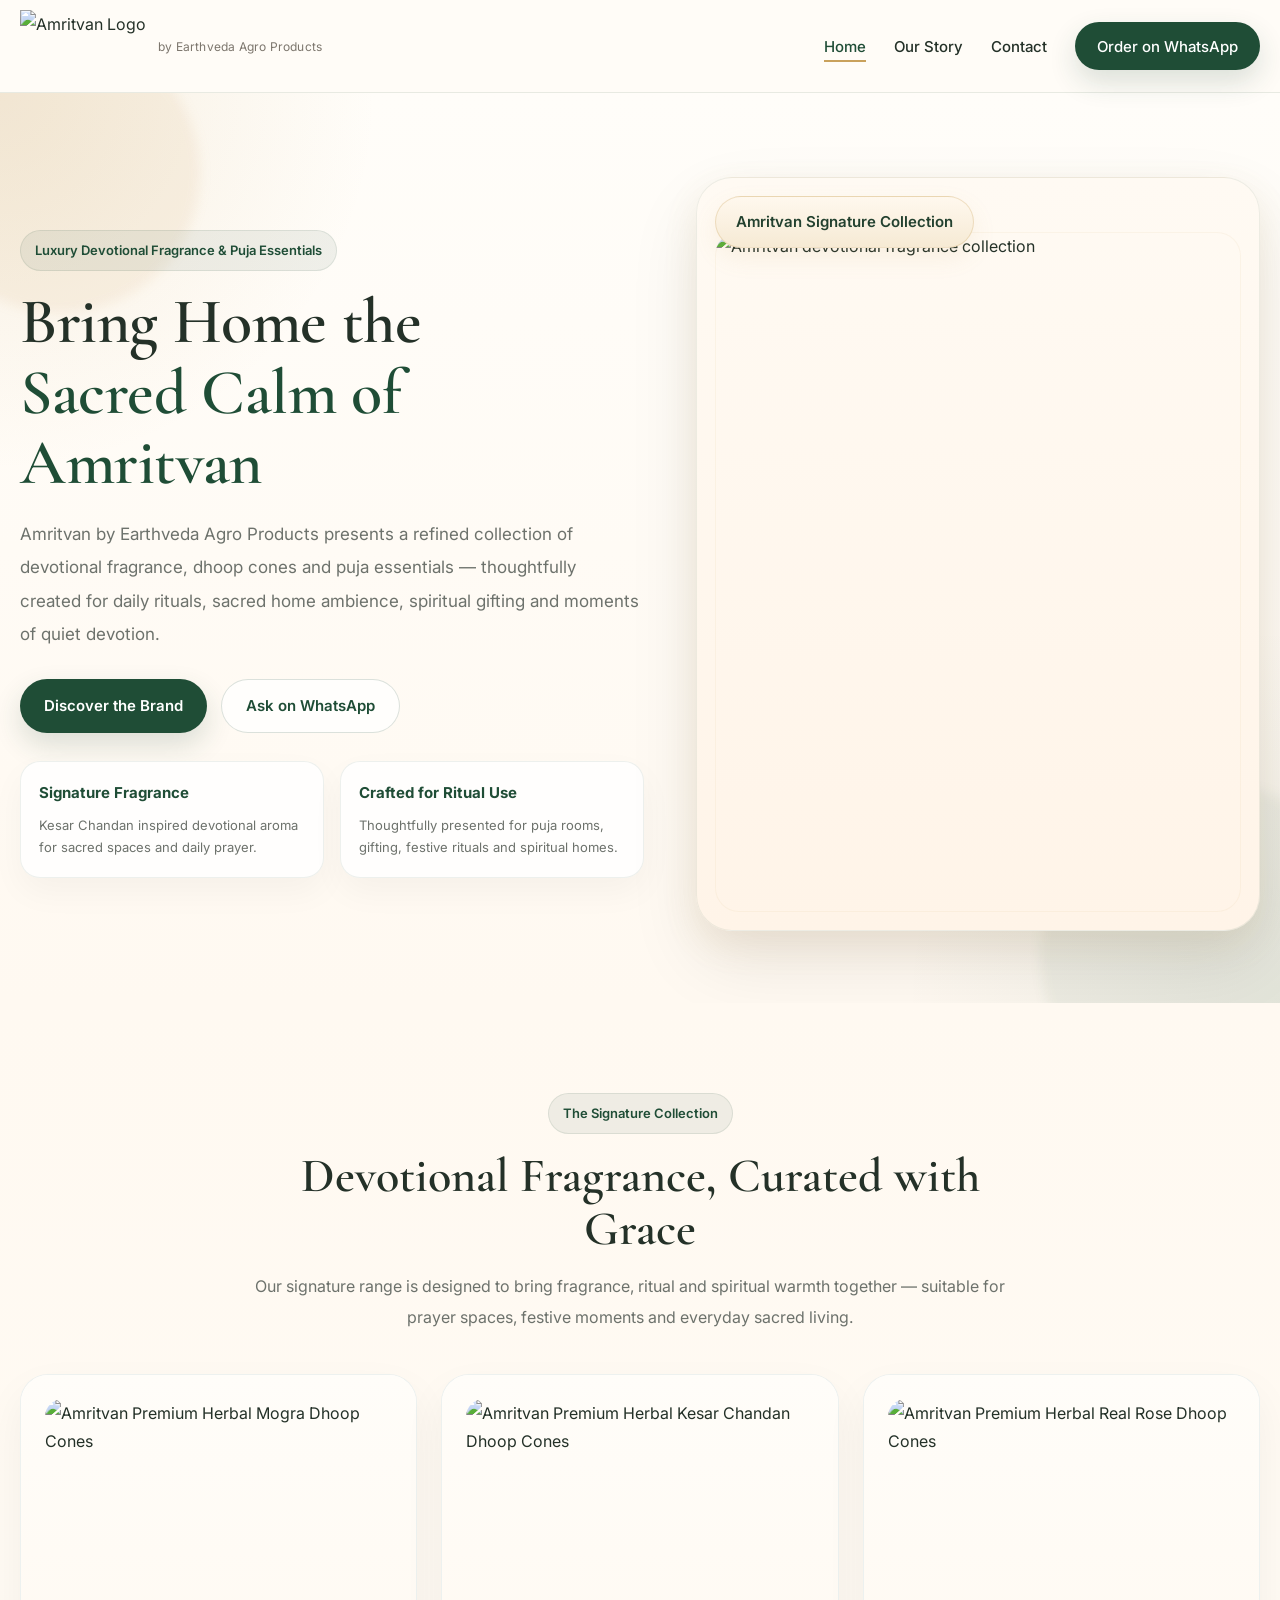
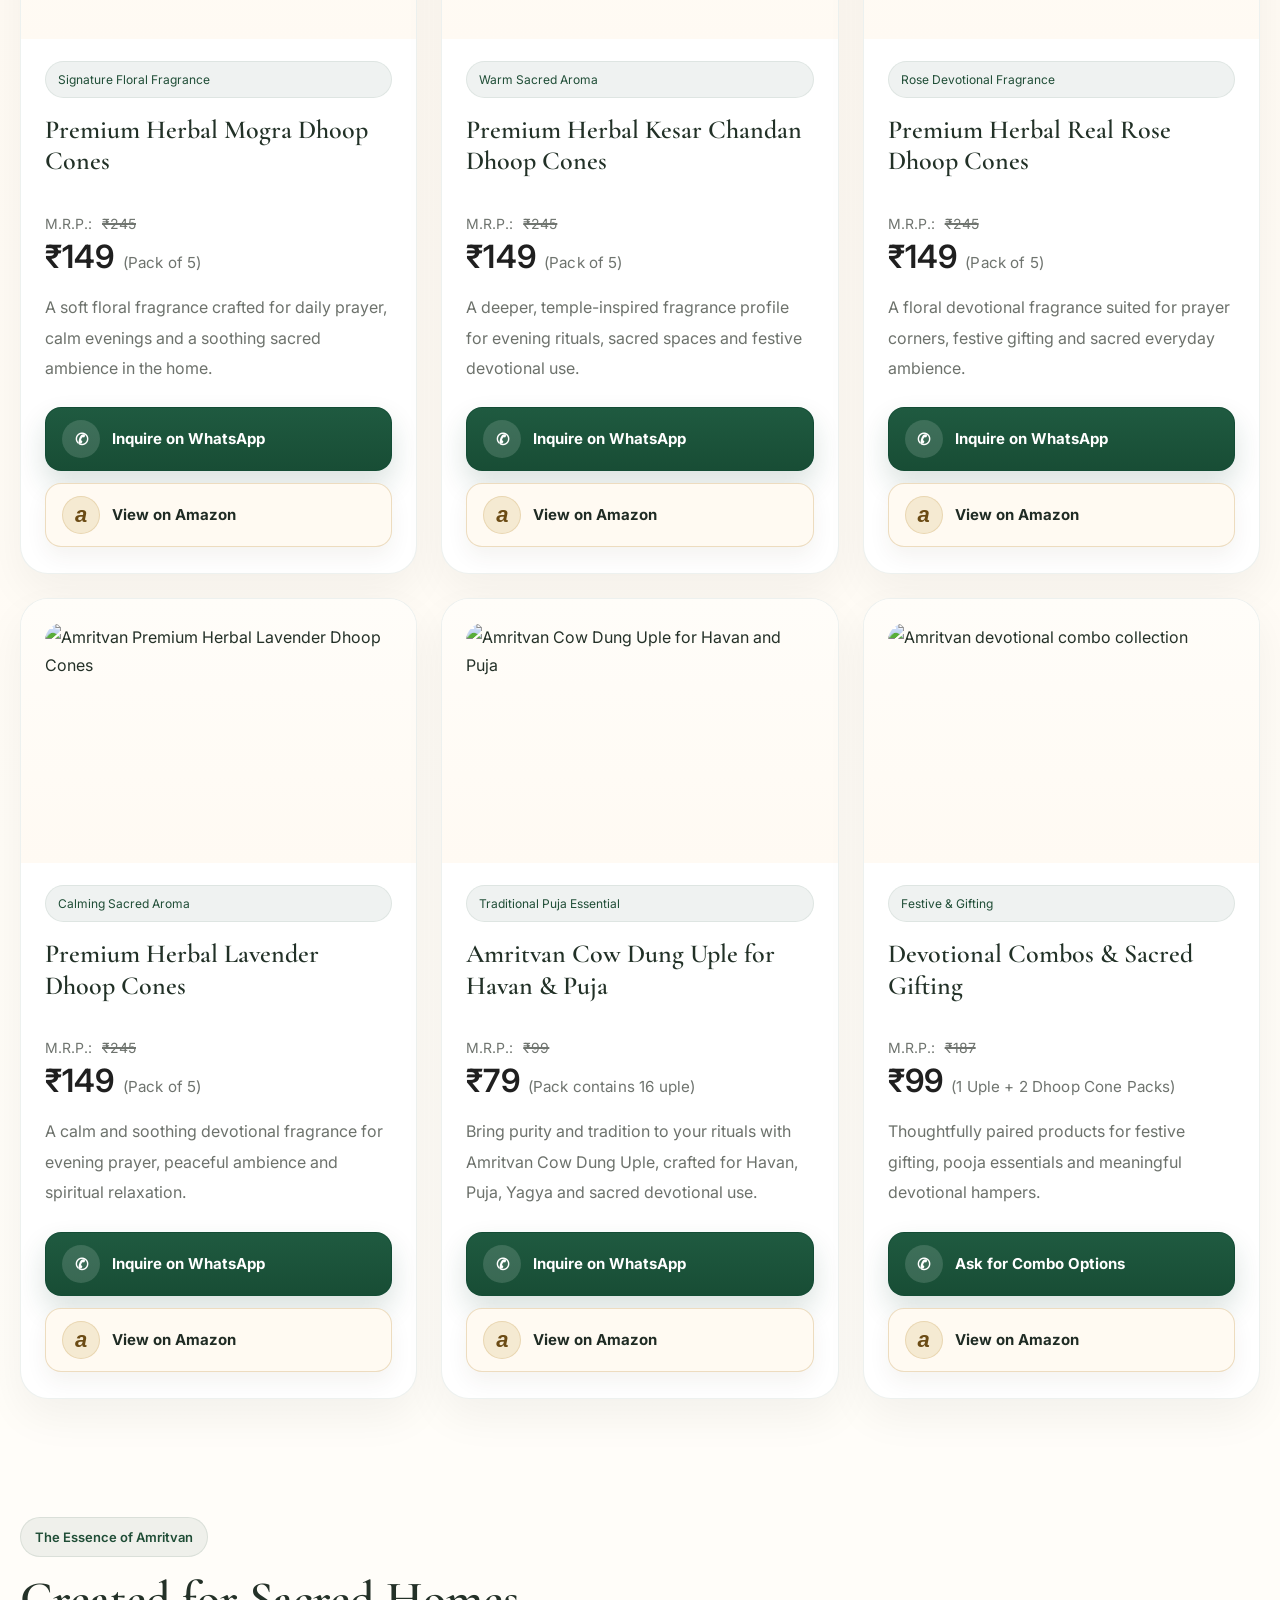
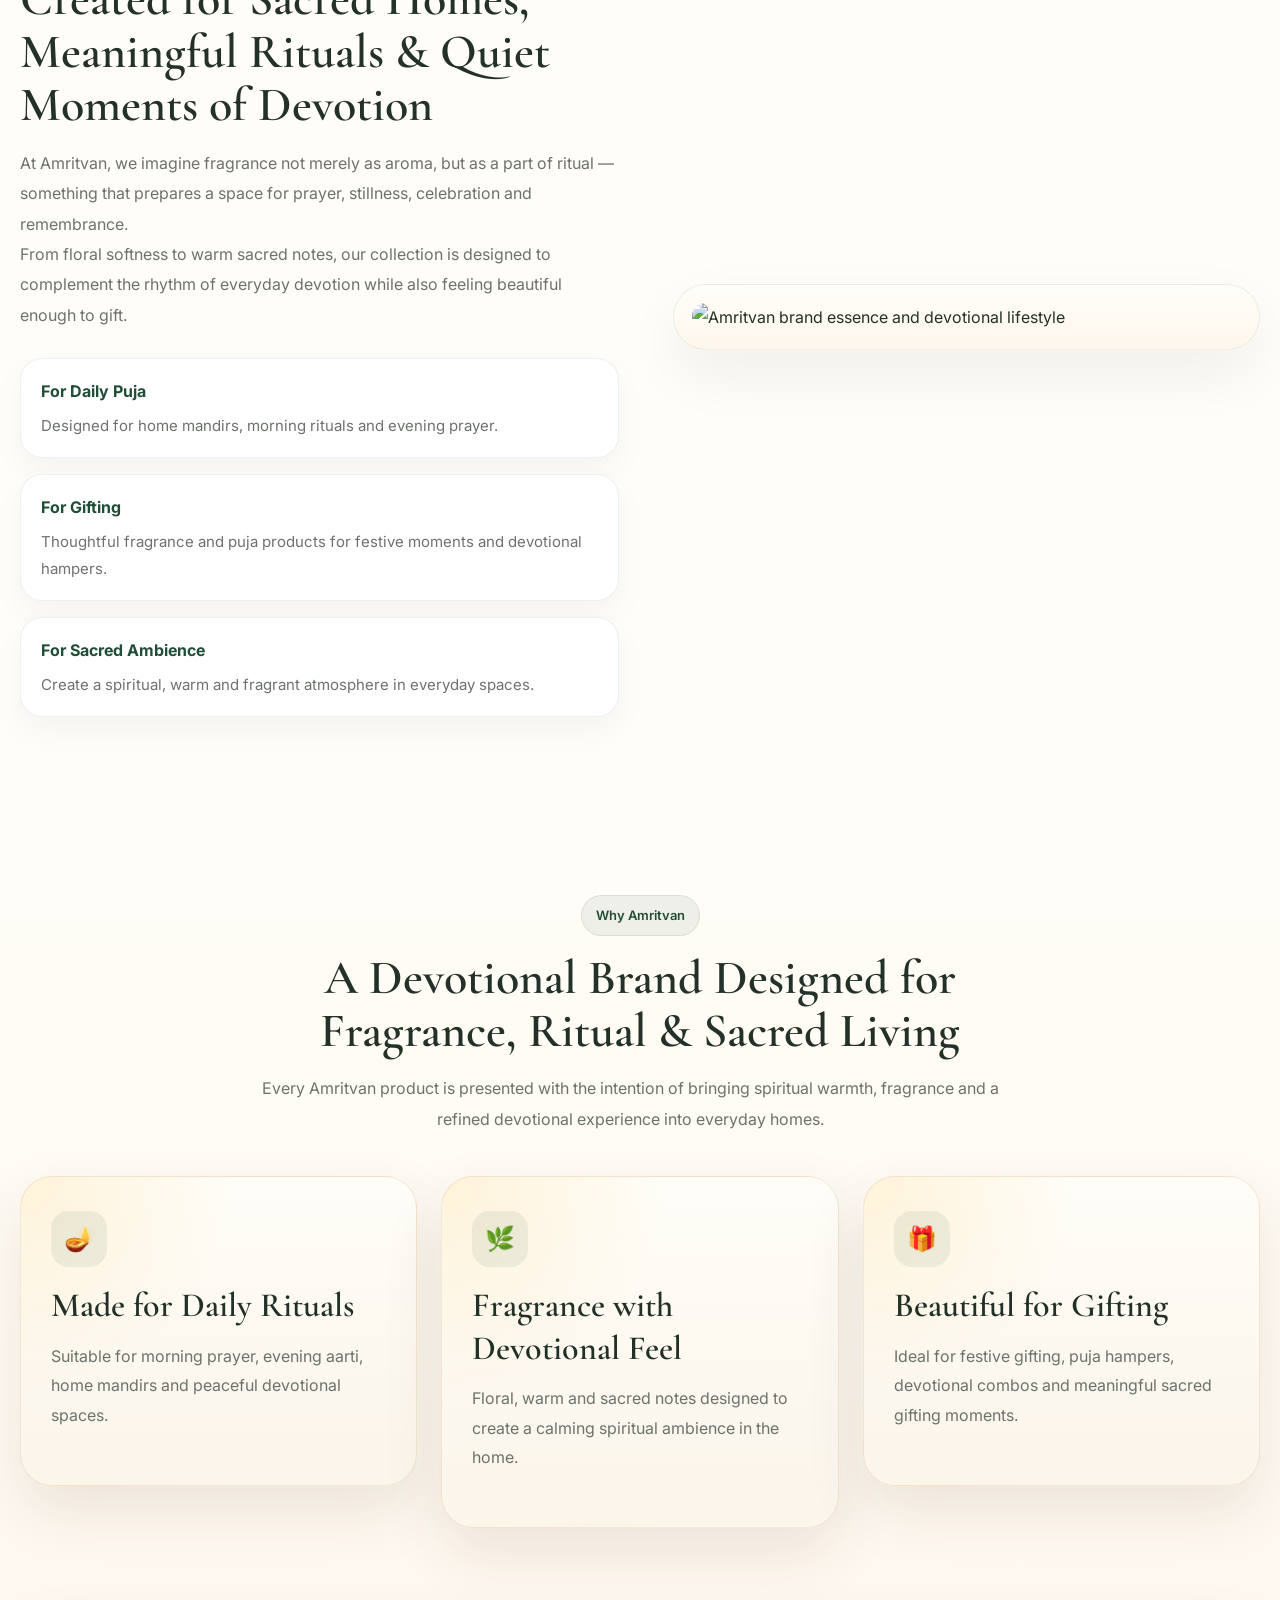
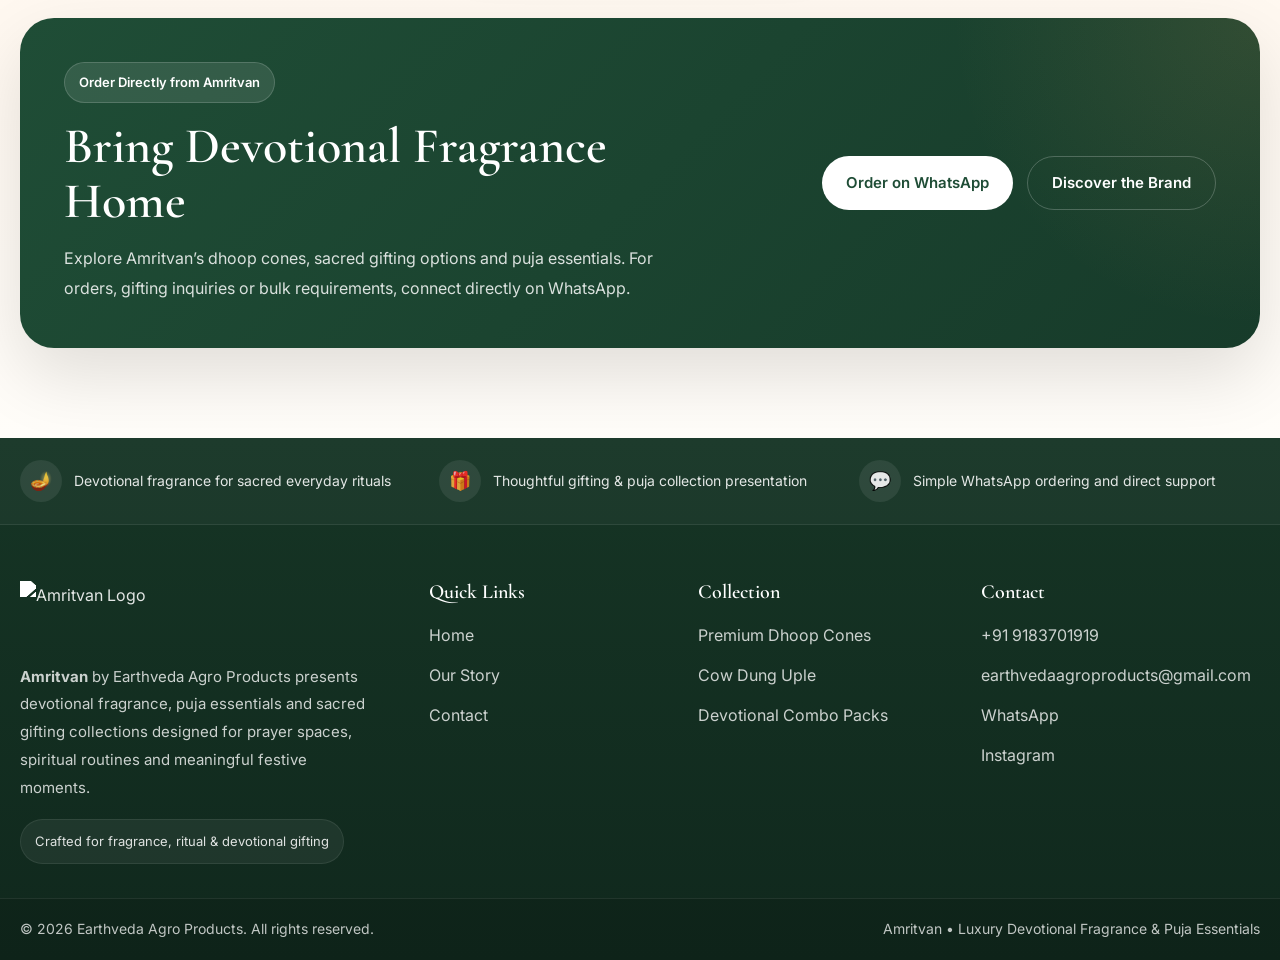
==== index.html @ e4c246f3 "Add files via upload" ====
<!DOCTYPE html>
<html lang="en">
<head>
  <meta charset="UTF-8" />
  <meta name="viewport" content="width=device-width, initial-scale=1.0" />
  <title>Amritvan | Premium Devotional Fragrance & Puja Essentials</title>
  <meta
    name="description"
    content="Amritvan by Earthveda Agro Products offers devotional fragrance, dhoop cones, puja essentials and gifting collections for sacred everyday rituals."
  />
  <link rel="stylesheet" href="style.css" />
</head>
<body>

  <!-- ================= HEADER ================= -->
  <header class="site-header">
    <div class="container header-inner">

      <!-- Brand -->
      <a href="index.html" class="brand">
        <img src="images/logo.png" alt="Amritvan Logo" class="brand-logo" />
        <div class="brand-copy">
          <span class="brand-line">by Earthveda Agro Products</span>
        </div>
      </a>

      <!-- Mobile Menu Button -->
      <button class="menu-toggle" id="menuToggle" aria-label="Open menu">
        <span></span>
        <span></span>
        <span></span>
      </button>

      <!-- Navigation -->
      <nav class="nav" id="mainNav">
        <a href="index.html" class="active">Home</a>
        <a href="about.html">Our Story</a>
        <a href="contact.html">Contact</a>
        <a
          href="https://wa.me/919183701919?text=Hello%20Amritvan%2C%20I%20want%20to%20place%20an%20order."
          target="_blank"
          rel="noopener"
          class="btn btn-primary nav-cta"
        >
          Order on WhatsApp
        </a>
      </nav>
    </div>
  </header>

  <main>

    <!-- ================= HERO ================= -->
    <section class="hero-lux">
      <div class="hero-lux-shape hero-lux-shape-1"></div>
      <div class="hero-lux-shape hero-lux-shape-2"></div>

      <div class="container hero-lux-grid">
        <!-- Left -->
        <div class="hero-lux-content">
          <span class="eyebrow">Luxury Devotional Fragrance & Puja Essentials</span>

          <h1 class="display-title hero-title">
            Bring Home the
            <span>Sacred Calm of Amritvan</span>
          </h1>

          <p class="hero-text">
            Amritvan by Earthveda Agro Products presents a refined collection of devotional fragrance,
            dhoop cones and puja essentials — thoughtfully created for daily rituals, sacred home ambience,
            spiritual gifting and moments of quiet devotion.
          </p>

          <div class="hero-actions">
            <a href="about.html" class="btn btn-primary">Discover the Brand</a>
            <a
              href="https://wa.me/919183701919?text=Hello%20Amritvan%2C%20I%20want%20to%20know%20more%20about%20your%20products."
              target="_blank"
              rel="noopener"
              class="btn btn-outline"
            >
              Ask on WhatsApp
            </a>
          </div>

          <div class="hero-notes">
            <div class="hero-note-card">
              <strong>Signature Fragrance</strong>
              <span>Kesar Chandan inspired devotional aroma for sacred spaces and daily prayer.</span>
            </div>

            <div class="hero-note-card">
              <strong>Crafted for Ritual Use</strong>
              <span>Thoughtfully presented for puja rooms, gifting, festive rituals and spiritual homes.</span>
            </div>
          </div>
        </div>

        <!-- Right -->
        <div class="hero-lux-visual">
          <div class="hero-lux-image-wrap">
            <span class="hero-lux-badge">Amritvan Signature Collection</span>
            <img src="images/hero-product.png" alt="Amritvan devotional fragrance collection" />
          </div>
        </div>
      </div>
    </section>

    <!-- ================= SIGNATURE COLLECTION ================= -->
    <section class="section signature-collection">
      <div class="container">
        <div class="lux-section-head center">
          <span class="eyebrow">The Signature Collection</span>
          <h2 class="section-title">Devotional Fragrance, Curated with Grace</h2>
          <p class="section-text">
            Our signature range is designed to bring fragrance, ritual and spiritual warmth together —
            suitable for prayer spaces, festive moments and everyday sacred living.
          </p>
        </div>

        <div class="signature-collection-grid">

          <!-- Card 1 -->
          <div class="signature-card">
            <div class="signature-card-image">
              <img src="images/mogra-cone.png" alt="Amritvan Premium Herbal Mogra Dhoop Cones" />
            </div>
            <div class="signature-card-content">
              <span class="signature-label">Signature Floral Fragrance</span>
              <h3>Premium Herbal Mogra Dhoop Cones</h3>

              <div class="product-price-block">
                <div class="price-top-row">
                  M.R.P.: <span class="mrp-old">₹245</span>
                </div>
                <div class="mrp-row">
                  <span class="selling-price">₹149</span>
                  <span class="mrp-old1">(Pack of 5)</span>
                </div>
              </div>

              <p>
                A soft floral fragrance crafted for daily prayer, calm evenings and a soothing sacred ambience in the home.
              </p>

              <div class="product-card-actions">
                <a
                  href="https://wa.me/919183701919?text=Hello%20Amritvan%2C%20I%20want%20to%20order%20Premium%20Herbal%20Mogra%20Dhoop%20Cones."
                  target="_blank"
                  rel="noopener"
                  class="product-btn product-btn-whatsapp"
                >
                  <span class="product-btn-icon">✆</span>
                  <span>Inquire on WhatsApp</span>
                </a>

                <a
                  href="https://amzn.in/d/03akB9BX"
                  target="_blank"
                  rel="noopener"
                  class="product-btn product-btn-amazon"
                >
                  <span class="product-btn-icon amazon-mini">a</span>
                  <span>View on Amazon</span>
                </a>
              </div>
            </div>
          </div>

          <!-- Card 2 -->
          <div class="signature-card">
            <div class="signature-card-image">
              <img src="images/kesar-chandan-cone.png" alt="Amritvan Premium Herbal Kesar Chandan Dhoop Cones" />
            </div>
            <div class="signature-card-content">
              <span class="signature-label">Warm Sacred Aroma</span>
              <h3>Premium Herbal Kesar Chandan Dhoop Cones</h3>

              <div class="product-price-block">
                <div class="price-top-row">
                  M.R.P.: <span class="mrp-old">₹245</span>
                </div>
                <div class="mrp-row">
                  <span class="selling-price">₹149</span>
                  <span class="mrp-old1">(Pack of 5)</span>
                </div>
              </div>

              <p>
                A deeper, temple-inspired fragrance profile for evening rituals, sacred spaces and festive devotional use.
              </p>

              <div class="product-card-actions">
                <a
                  href="https://wa.me/919183701919?text=Hello%20Amritvan%2C%20I%20want%20to%20order%20Premium%20Herbal%20Kesar%20Chandan%20Dhoop%20Cones."
                  target="_blank"
                  rel="noopener"
                  class="product-btn product-btn-whatsapp"
                >
                  <span class="product-btn-icon">✆</span>
                  <span>Inquire on WhatsApp</span>
                </a>

                <a
                  href="https://www.amazon.in/s?k=Amritvan+Kesar+Chandan+Dhoop+Cones"
                  target="_blank"
                  rel="noopener"
                  class="product-btn product-btn-amazon"
                >
                  <span class="product-btn-icon amazon-mini">a</span>
                  <span>View on Amazon</span>
                </a>
              </div>
            </div>
          </div>

          <!-- Card 3 -->
          <div class="signature-card">
            <div class="signature-card-image">
              <img src="images/RealRose.png" alt="Amritvan Premium Herbal Real Rose Dhoop Cones" />
            </div>
            <div class="signature-card-content">
              <span class="signature-label">Rose Devotional Fragrance</span>
              <h3>Premium Herbal Real Rose Dhoop Cones</h3>

              <div class="product-price-block">
                <div class="price-top-row">
                  M.R.P.: <span class="mrp-old">₹245</span>
                </div>
                <div class="mrp-row">
                  <span class="selling-price">₹149</span>
                  <span class="mrp-old1">(Pack of 5)</span>
                </div>
              </div>

              <p>
                A floral devotional fragrance suited for prayer corners, festive gifting and sacred everyday ambience.
              </p>

              <div class="product-card-actions">
                <a
                  href="https://wa.me/919183701919?text=Hello%20Amritvan%2C%20I%20want%20to%20order%20Premium%20Herbal%20Real%20Rose%20Dhoop%20Cones."
                  target="_blank"
                  rel="noopener"
                  class="product-btn product-btn-whatsapp"
                >
                  <span class="product-btn-icon">✆</span>
                  <span>Inquire on WhatsApp</span>
                </a>

                <a
                  href="https://www.amazon.in/s?k=Amritvan+Real+Rose+Dhoop+Cones"
                  target="_blank"
                  rel="noopener"
                  class="product-btn product-btn-amazon"
                >
                  <span class="product-btn-icon amazon-mini">a</span>
                  <span>View on Amazon</span>
                </a>
              </div>
            </div>
          </div>

          <!-- Card 4 -->
          <div class="signature-card">
            <div class="signature-card-image">
              <img src="images/levender.png" alt="Amritvan Premium Herbal Lavender Dhoop Cones" />
            </div>
            <div class="signature-card-content">
              <span class="signature-label">Calming Sacred Aroma</span>
              <h3>Premium Herbal Lavender Dhoop Cones</h3>

              <div class="product-price-block">
                <div class="price-top-row">
                  M.R.P.: <span class="mrp-old">₹245</span>
                </div>
                <div class="mrp-row">
                  <span class="selling-price">₹149</span>
                  <span class="mrp-old1">(Pack of 5)</span>
                </div>
              </div>

              <p>
                A calm and soothing devotional fragrance for evening prayer, peaceful ambience and spiritual relaxation.
              </p>

              <div class="product-card-actions">
                <a
                  href="https://wa.me/919183701919?text=Hello%20Amritvan%2C%20I%20want%20to%20order%20Premium%20Herbal%20Lavender%20Dhoop%20Cones."
                  target="_blank"
                  rel="noopener"
                  class="product-btn product-btn-whatsapp"
                >
                  <span class="product-btn-icon">✆</span>
                  <span>Inquire on WhatsApp</span>
                </a>

                <a
                  href="https://www.amazon.in/s?k=Amritvan+lavender+Dhoop+Cones"
                  target="_blank"
                  rel="noopener"
                  class="product-btn product-btn-amazon"
                >
                  <span class="product-btn-icon amazon-mini">a</span>
                  <span>View on Amazon</span>
                </a>
              </div>
            </div>
          </div>

          <!-- Card 5 -->
          <div class="signature-card">
            <div class="signature-card-image">
              <img src="images/Uple.png" alt="Amritvan Cow Dung Uple for Havan and Puja" />
            </div>
            <div class="signature-card-content">
              <span class="signature-label">Traditional Puja Essential</span>
              <h3>Amritvan Cow Dung Uple for Havan &amp; Puja</h3>

              <div class="product-price-block">
                <div class="price-top-row">
                  M.R.P.: <span class="mrp-old">₹99</span>
                </div>
                <div class="mrp-row">
                  <span class="selling-price">₹79</span>
                  <span class="mrp-old1">(Pack contains 16 uple)</span>
                </div>
              </div>

              <p>
                Bring purity and tradition to your rituals with Amritvan Cow Dung Uple, crafted for Havan, Puja, Yagya and sacred devotional use.
              </p>

              <div class="product-card-actions">
                <a
                  href="https://wa.me/919183701919?text=Hello%20Amritvan%2C%20I%20want%20to%20order%20Amritvan%20Cow%20Dung%20Uple%20for%20Havan%20and%20Puja."
                  target="_blank"
                  rel="noopener"
                  class="product-btn product-btn-whatsapp"
                >
                  <span class="product-btn-icon">✆</span>
                  <span>Inquire on WhatsApp</span>
                </a>

                <a
                  href="https://amzn.in/d/02n7JYpa"
                  target="_blank"
                  rel="noopener"
                  class="product-btn product-btn-amazon"
                >
                  <span class="product-btn-icon amazon-mini">a</span>
                  <span>View on Amazon</span>
                </a>
              </div>
            </div>
          </div>

          <!-- Card 6 -->
          <div class="signature-card">
            <div class="signature-card-image">
              <img src="images/combo Uple pack 2 kesar and mogra.png" alt="Amritvan devotional combo collection" />
            </div>
            <div class="signature-card-content">
              <span class="signature-label">Festive &amp; Gifting</span>
              <h3>Devotional Combos &amp; Sacred Gifting</h3>

              <div class="product-price-block">
                <div class="price-top-row">
                  M.R.P.: <span class="mrp-old">₹187</span>
                </div>
                <div class="mrp-row">
                  <span class="selling-price">₹99</span>
                  <span class="mrp-old1">(1 Uple + 2 Dhoop Cone Packs)</span>
                </div>
              </div>

              <p>
                Thoughtfully paired products for festive gifting, pooja essentials and meaningful devotional hampers.
              </p>

              <div class="product-card-actions">
                <a
                  href="https://wa.me/919183701919?text=Hello%20Amritvan%2C%20I%20want%20to%20know%20about%20your%20devotional%20combo%20packs."
                  target="_blank"
                  rel="noopener"
                  class="product-btn product-btn-whatsapp"
                >
                  <span class="product-btn-icon">✆</span>
                  <span>Ask for Combo Options</span>
                </a>

                <a
                  href="https://amzn.in/d/0fBfgZp7"
                  target="_blank"
                  rel="noopener"
                  class="product-btn product-btn-amazon"
                >
                  <span class="product-btn-icon amazon-mini">a</span>
                  <span>View on Amazon</span>
                </a>
              </div>
            </div>
          </div>

        </div>
      </div>
    </section>

    <!-- ================= BRAND ESSENCE ================= -->
    <section class="section brand-essence">
      <div class="container brand-essence-grid">
        <div class="brand-essence-copy">
          <span class="eyebrow">The Essence of Amritvan</span>
          <h2 class="section-title">
            Created for Sacred Homes, Meaningful Rituals &amp; Quiet Moments of Devotion
          </h2>

          <p class="section-text">
            At Amritvan, we imagine fragrance not merely as aroma, but as a part of ritual —
            something that prepares a space for prayer, stillness, celebration and remembrance.
          </p>

          <p class="section-text">
            From floral softness to warm sacred notes, our collection is designed to complement the
            rhythm of everyday devotion while also feeling beautiful enough to gift.
          </p>

          <div class="brand-essence-points">
            <div class="essence-point">
              <strong>For Daily Puja</strong>
              <span>Designed for home mandirs, morning rituals and evening prayer.</span>
            </div>
            <div class="essence-point">
              <strong>For Gifting</strong>
              <span>Thoughtful fragrance and puja products for festive moments and devotional hampers.</span>
            </div>
            <div class="essence-point">
              <strong>For Sacred Ambience</strong>
              <span>Create a spiritual, warm and fragrant atmosphere in everyday spaces.</span>
            </div>
          </div>
        </div>

        <div class="brand-essence-visual">
          <div class="brand-essence-image-card">
            <img src="images/about-brand.png" alt="Amritvan brand essence and devotional lifestyle" />
          </div>
        </div>
      </div>
    </section>

    <!-- ================= WHY AMRITVAN ================= -->
    <section class="section why-amritvan">
      <div class="container">
        <div class="lux-section-head center">
          <span class="eyebrow">Why Amritvan</span>
          <h2 class="section-title">A Devotional Brand Designed for Fragrance, Ritual &amp; Sacred Living</h2>
          <p class="section-text">
            Every Amritvan product is presented with the intention of bringing spiritual warmth,
            fragrance and a refined devotional experience into everyday homes.
          </p>
        </div>

        <div class="why-grid why-grid-home">
          <div class="why-card">
            <div class="why-icon">🪔</div>
            <h3>Made for Daily Rituals</h3>
            <p>
              Suitable for morning prayer, evening aarti, home mandirs and peaceful devotional spaces.
            </p>
          </div>

          <div class="why-card">
            <div class="why-icon">🌿</div>
            <h3>Fragrance with Devotional Feel</h3>
            <p>
              Floral, warm and sacred notes designed to create a calming spiritual ambience in the home.
            </p>
          </div>

          <div class="why-card">
            <div class="why-icon">🎁</div>
            <h3>Beautiful for Gifting</h3>
            <p>
              Ideal for festive gifting, puja hampers, devotional combos and meaningful sacred gifting moments.
            </p>
          </div>
        </div>
      </div>
    </section>

    <!-- ================= HOME CTA ================= -->
    <section class="home-cta-strip">
      <div class="container">
        <div class="home-cta-card">
          <div class="home-cta-copy">
            <span class="eyebrow">Order Directly from Amritvan</span>
            <h2>Bring Devotional Fragrance Home</h2>
            <p>
              Explore Amritvan’s dhoop cones, sacred gifting options and puja essentials.
              For orders, gifting inquiries or bulk requirements, connect directly on WhatsApp.
            </p>
          </div>

          <div class="home-cta-actions">
            <a
              href="https://wa.me/919183701919?text=Hello%20Amritvan%2C%20I%20want%20to%20know%20more%20about%20your%20products."
              target="_blank"
              rel="noopener"
              class="btn btn-primary"
            >
              Order on WhatsApp
            </a>

            <a href="about.html" class="btn btn-outline">Discover the Brand</a>
          </div>
        </div>
      </div>
    </section>

  </main>

  <!-- ================= FOOTER ================= -->
  <footer class="site-footer">
    <!-- Top trust strip -->
    <div class="footer-top">
      <div class="container footer-top-inner">
        <div class="footer-top-item">
          <span>🪔</span>
          <p>Devotional fragrance for sacred everyday rituals</p>
        </div>
        <div class="footer-top-item">
          <span>🎁</span>
          <p>Thoughtful gifting & puja collection presentation</p>
        </div>
        <div class="footer-top-item">
          <span>💬</span>
          <p>Simple WhatsApp ordering and direct support</p>
        </div>
      </div>
    </div>

    <!-- Main footer -->
    <div class="container footer-main">
      <div class="footer-grid">
        <!-- Brand -->
        <div class="footer-col footer-brand">
          <img src="images/logo.png" alt="Amritvan Logo" class="footer-logo" />
          <p>
            <strong>Amritvan</strong> by Earthveda Agro Products presents devotional fragrance,
            puja essentials and sacred gifting collections designed for prayer spaces,
            spiritual routines and meaningful festive moments.
          </p>
          <div class="footer-note">
            Crafted for fragrance, ritual & devotional gifting
          </div>
        </div>

        <!-- Links -->
        <div class="footer-col">
          <h4>Quick Links</h4>
          <ul>
            <li><a href="index.html">Home</a></li>
            <li><a href="about.html">Our Story</a></li>
            <li><a href="contact.html">Contact</a></li>
          </ul>
        </div>

        <!-- Collection -->
        <div class="footer-col">
          <h4>Collection</h4>
          <ul>
            <li><a href="javascript:void(0)">Premium Dhoop Cones</a></li>
            <li><a href="javascript:void(0)">Cow Dung Uple</a></li>
            <li><a href="javascript:void(0)">Devotional Combo Packs</a></li>
          </ul>
        </div>

        <!-- Contact -->
        <div class="footer-col">
          <h4>Contact</h4>
          <ul>
            <li><a href="tel:+919183701919">+91 9183701919</a></li>
            <li><a href="mailto:earthvedaagroproducts@gmail.com">earthvedaagroproducts@gmail.com</a></li>
            <li><a href="https://wa.me/919183701919" target="_blank" rel="noopener">WhatsApp</a></li>
            <li><a href="https://www.instagram.com/amritvan.in_/" target="_blank" rel="noopener">Instagram</a></li>
          </ul>
        </div>
      </div>
    </div>

    <!-- Bottom -->
    <div class="footer-bottom">
      <div class="container footer-bottom-inner">
        <p>© 2026 Earthveda Agro Products. All rights reserved.</p>
        <p>Amritvan • Luxury Devotional Fragrance & Puja Essentials</p>
      </div>
    </div>
  </footer>

  <script src="script.js"></script>
</body>
</html>
---- style.css ----
/* =========================================================
   AMRITVAN – LIGHT LUXURY DEVOTIONAL BRAND WEBSITE
   PHASE 1 – BASE STYLES
   ========================================================= */

/* ---------- Google Fonts ---------- */
@import url('https://fonts.googleapis.com/css2?family=Cormorant+Garamond:wght@500;600;700&family=Inter:wght@400;500;600;700&display=swap');

/* ---------- Root Variables ---------- */
:root {
  --bg: #fffdf9;
  --bg-soft: #fff8f0;
  --bg-cream: #f9f1e6;
  --surface: #ffffff;

  --primary: #1f4d36;        /* deep devotional green */
  --primary-dark: #173b2a;
  --secondary: #c9a15c;      /* muted luxury gold */
  --secondary-soft: #ead7b2;

  --text: #243128;
  --muted: #6d726c;
  --line: rgba(31, 77, 54, 0.10);

  --success: #2f7a53;
  --shadow-sm: 0 10px 24px rgba(0, 0, 0, 0.04);
  --shadow-md: 0 18px 44px rgba(0, 0, 0, 0.06);
  --shadow-lg: 0 28px 70px rgba(0, 0, 0, 0.08);

  --radius-sm: 14px;
  --radius-md: 22px;
  --radius-lg: 32px;

  --container: 1240px;
  --transition: all 0.3s ease;
}

/* ---------- Reset ---------- */
* {
  margin: 0;
  padding: 0;
  box-sizing: border-box;
}

html {
  scroll-behavior: smooth;
}

body {
  background: var(--bg);
  color: var(--text);
  font-family: 'Inter', sans-serif;
  font-size: 16px;
  line-height: 1.75;
  -webkit-font-smoothing: antialiased;
  text-rendering: optimizeLegibility;
}

img {
  max-width: 100%;
  display: block;
}

a {
  color: inherit;
  text-decoration: none;
  transition: var(--transition);
}

ul {
  list-style: none;
}

button,
input,
textarea,
select {
  font: inherit;
}

button {
  border: none;
  background: none;
  cursor: pointer;
}

/* ---------- Layout ---------- */
.container {
  width: min(100% - 40px, var(--container));
  margin: 0 auto;
}

.section {
  padding: 88px 0;
}

.section-soft {
  background: var(--bg-soft);
}

.section-cream {
  background: var(--bg-cream);
}

/* ---------- Typography ---------- */
h1, h2, h3, h4, h5 {
  font-family: 'Cormorant Garamond', serif;
  color: var(--text);
  line-height: 1.1;
  font-weight: 600;
}

.display-title {
  font-size: clamp(42px, 5vw, 72px);
  letter-spacing: -0.4px;
}

.section-title {
  font-size: clamp(30px, 4vw, 48px);
  margin-bottom: 16px;
}

.section-text {
  color: var(--muted);
  max-width: 760px;
  font-size: 16px;
  line-height: 1.9;
}

.eyebrow {
  display: inline-flex;
  align-items: center;
  gap: 8px;
  padding: 8px 14px;
  border-radius: 999px;
  background: rgba(31, 77, 54, 0.07);
  border: 1px solid rgba(31, 77, 54, 0.10);
  color: var(--primary);
  font-size: 13px;
  font-weight: 600;
  margin-bottom: 16px;
}

/* ---------- Buttons ---------- */
.btn {
  display: inline-flex;
  align-items: center;
  justify-content: center;
  gap: 10px;
  min-height: 48px;
  padding: 13px 24px;
  border-radius: 999px;
  font-weight: 600;
  font-size: 15px;
  transition: var(--transition);
  white-space: nowrap;
}

.btn-primary {
  background: var(--primary);
  color: #fff;
  box-shadow: 0 12px 28px rgba(31, 77, 54, 0.16);
}

.btn-primary:hover {
  background: var(--primary-dark);
  transform: translateY(-1px);
}

.btn-outline {
  border: 1px solid rgba(31, 77, 54, 0.16);
  color: var(--primary);
  background: rgba(255, 255, 255, 0.72);
}

.btn-outline:hover {
  border-color: var(--primary);
  background: #fff;
}

.text-link {
  color: var(--primary);
  font-weight: 600;
}

.text-link:hover {
  color: var(--primary-dark);
}

/* ---------- Cards ---------- */
.card {
  background: var(--surface);
  border: 1px solid var(--line);
  border-radius: var(--radius-md);
  box-shadow: var(--shadow-sm);
}

.card-lg {
  border-radius: var(--radius-lg);
  box-shadow: var(--shadow-md);
}

/* =========================================================
   HEADER
   ========================================================= */
.site-header {
  position: sticky;
  top: 0;
  z-index: 999;
  background: rgba(255, 252, 247, 0.94);
  backdrop-filter: blur(14px);
  border-bottom: 1px solid var(--line);
}

.header-inner {
  display: flex;
  align-items: center;
  justify-content: space-between;
  gap: 28px;
  min-height: 92px;
  padding: 10px 0;
}

/* Brand */
.brand {
  display: flex;
  align-items: center;
  gap: 12px;
  flex-shrink: 0;
}

.brand-logo {
  display: block;
  height: 72px;
  width: auto;
  max-width: 260px;
  object-fit: contain;
}

.brand-copy {
  display: flex;
  flex-direction: column;
  justify-content: center;
}

.brand-line {
  font-size: 12px;
  color: #7c766d;
  letter-spacing: 0.2px;
  white-space: nowrap;
}

/* Nav */
.nav {
  display: flex;
  align-items: center;
  gap: 28px;
}

.nav a {
  position: relative;
  font-size: 15px;
  font-weight: 500;
  color: var(--text);
  line-height: 1;
}

.nav a:not(.nav-cta)::after {
  content: "";
  position: absolute;
  left: 0;
  bottom: -8px;
  width: 0;
  height: 1.5px;
  background: var(--secondary);
  transition: width 0.3s ease;
}

.nav a:hover,
.nav a.active {
  color: var(--primary);
}

.nav a:hover::after,
.nav a.active::after {
  width: 100%;
}

.nav-cta {
   padding: 13px 22px;
  border-radius: 999px;
  white-space: nowrap;
  font-size: 14px;
  line-height: 1;

  background: var(--primary);
  color: #ffffff !important;
  box-shadow: 0 12px 28px rgba(31, 77, 54, 0.16);
}

.nav-cta:hover {
  background: var(--primary-dark);
  color: #ffffff !important;
}
/* Mobile toggle */
.menu-toggle {
  display: none;
  width: 44px;
  height: 44px;
  border-radius: 12px;
  background: var(--bg-cream);
  padding: 9px;
  flex-shrink: 0;
}

.menu-toggle span {
  display: block;
  width: 100%;
  height: 2px;
  background: var(--primary);
  margin: 5px 0;
  transition: var(--transition);
}

/* =========================================================
   PAGE PLACEHOLDER BLOCKS (for structure now)
   ========================================================= */
.page-shell {
  padding: 72px 0 88px;
}

.page-shell-grid {
  display: grid;
  grid-template-columns: 1.15fr 0.85fr;
  gap: 28px;
  align-items: stretch;
}

.shell-card {
  background: linear-gradient(180deg, #fffdf9 0%, #fff8ef 100%);
  border: 1px solid var(--line);
  border-radius: 32px;
  box-shadow: var(--shadow-md);
  padding: 34px;
}

.shell-card h1 {
  font-size: clamp(38px, 4vw, 58px);
  margin-bottom: 16px;
  color: var(--text);
}

.shell-card p {
  color: var(--muted);
  max-width: 640px;
  line-height: 1.9;
}

.shell-side {
  background: #fff;
  border: 1px solid var(--line);
  border-radius: 32px;
  box-shadow: var(--shadow-sm);
  padding: 28px;
  display: flex;
  flex-direction: column;
  justify-content: center;
}

.shell-side h3 {
  font-size: 28px;
  margin-bottom: 10px;
}

.shell-side p {
  color: var(--muted);
  line-height: 1.8;
}

/* =========================================================
   FOOTER
   ========================================================= */
.site-footer {
  background: linear-gradient(180deg, #163525 0%, #10281d 100%);
  color: rgba(255, 255, 255, 0.88);
  margin-top: 0;
}

/* top trust strip */
.footer-top {
  border-bottom: 1px solid rgba(255, 255, 255, 0.08);
  background: rgba(255, 255, 255, 0.03);
}

.footer-top-inner {
  display: grid;
  grid-template-columns: repeat(3, 1fr);
  gap: 18px;
  padding: 22px 0;
}

.footer-top-item {
  display: flex;
  align-items: center;
  gap: 12px;
}

.footer-top-item span {
  width: 42px;
  height: 42px;
  display: grid;
  place-items: center;
  border-radius: 50%;
  background: rgba(255, 255, 255, 0.08);
  flex-shrink: 0;
  font-size: 18px;
}

.footer-top-item p {
  margin: 0;
  font-size: 14px;
  color: rgba(255, 255, 255, 0.88);
  line-height: 1.5;
}

/* main footer */
.footer-main {
  padding: 56px 0 34px;
}

.footer-grid {
  display: grid;
  grid-template-columns: 1.35fr 0.85fr 0.9fr 1fr;
  gap: 32px;
}

.footer-col h4 {
  color: #fff;
  font-size: 20px;
  margin-bottom: 18px;
}

.footer-col ul {
  display: grid;
  gap: 12px;
}

.footer-col p,
.footer-col li,
.footer-col a {
  color: rgba(255, 255, 255, 0.78);
}

.footer-col a:hover {
  color: #fff;
}

.footer-logo {
  width: auto;
  height: 64px;
  object-fit: contain;
  display: block;
  margin-bottom: 18px;
  filter: brightness(0) invert(1);
}

.footer-brand p {
  max-width: 360px;
  line-height: 1.85;
  font-size: 15px;
}

.footer-note {
  margin-top: 18px;
  display: inline-flex;
  align-items: center;
  padding: 10px 14px;
  border-radius: 999px;
  background: rgba(255, 255, 255, 0.06);
  border: 1px solid rgba(255, 255, 255, 0.08);
  font-size: 13px;
  color: rgba(255, 255, 255, 0.86);
}

/* bottom */
.footer-bottom {
  border-top: 1px solid rgba(255, 255, 255, 0.08);
  background: rgba(0, 0, 0, 0.12);
}

.footer-bottom-inner {
  display: flex;
  justify-content: space-between;
  gap: 20px;
  padding: 18px 0;
  flex-wrap: wrap;
}

.footer-bottom p {
  margin: 0;
  font-size: 14px;
  color: rgba(255, 255, 255, 0.74);
}

/* =========================================================
   RESPONSIVE
   ========================================================= */
@media (max-width: 1100px) {
  .page-shell-grid,
  .footer-grid {
    grid-template-columns: 1fr 1fr;
  }

  .footer-grid .footer-brand {
    grid-column: 1 / -1;
  }
}

@media (max-width: 820px) {
  .header-inner {
    min-height: 78px;
    gap: 12px;
  }

  .brand-logo {
    height: 56px;
    max-width: 180px;
  }

  .brand-line {
    font-size: 10px;
    white-space: normal;
    max-width: 140px;
  }

  .menu-toggle {
    display: block;
  }

  .nav {
    position: absolute;
    top: 100%;
    left: 0;
    right: 0;
    background: #fffdf8;
    border-top: 1px solid var(--line);
    padding: 18px 20px 24px;
    display: none;
    flex-direction: column;
    align-items: flex-start;
    gap: 16px;
    box-shadow: var(--shadow-md);
  }

  .nav.open {
    display: flex;
  }

  .nav a::after {
    display: none;
  }

  .nav-cta {
    width: 100%;
    text-align: center;
    justify-content: center;
  }

  .page-shell {
    padding: 56px 0 64px;
  }

  .page-shell-grid,
  .footer-top-inner,
  .footer-grid {
    grid-template-columns: 1fr;
  }

  .shell-card,
  .shell-side {
    padding: 24px;
    border-radius: 24px;
  }

  .footer-main {
    padding: 42px 0 28px;
  }
}

@media (max-width: 480px) {
  .container {
    width: min(100% - 28px, var(--container));
  }

  .brand-logo {
    height: 50px;
    max-width: 160px;
  }

  .shell-card h1 {
    font-size: 34px;
  }

  .section-title {
    font-size: 30px;
  }

  .footer-logo {
    height: 54px;
  }
}
/* =========================================================
   PHASE 2 – HOMEPAGE LUXURY SECTIONS
   ========================================================= */

/* ---------- Hero Luxury ---------- */
.hero-lux {
  position: relative;
  overflow: hidden;
  padding: 84px 0 72px;
  background:
    radial-gradient(circle at top left, rgba(202, 163, 95, 0.16), transparent 24%),
    radial-gradient(circle at bottom right, rgba(31, 77, 54, 0.08), transparent 24%),
    linear-gradient(180deg, #fffdf9 0%, #fff9f1 100%);
}

.hero-lux-shape {
  position: absolute;
  border-radius: 50%;
  pointer-events: none;
  filter: blur(6px);
}

.hero-lux-shape-1 {
  width: 280px;
  height: 280px;
  background: rgba(201, 161, 92, 0.10);
  top: -60px;
  left: -80px;
}

.hero-lux-shape-2 {
  width: 340px;
  height: 340px;
  background: rgba(31, 77, 54, 0.05);
  right: -100px;
  bottom: -120px;
}

.hero-lux-grid {
  position: relative;
  z-index: 1;
  display: grid;
  grid-template-columns: 1.05fr 0.95fr;
  gap: 52px;
  align-items: center;
}

.hero-lux-content {
  max-width: 680px;
}

.hero-title {
  margin-bottom: 20px;
}

.hero-title span {
  display: block;
  color: var(--primary);
}

.hero-text {
  font-size: 17px;
  line-height: 1.95;
  color: var(--muted);
  max-width: 620px;
  margin-bottom: 28px;
}

.hero-actions {
  display: flex;
  gap: 14px;
  flex-wrap: wrap;
  margin-bottom: 28px;
}

.hero-notes {
  display: grid;
  grid-template-columns: repeat(2, 1fr);
  gap: 16px;
}

.hero-note-card {
  background: rgba(255,255,255,0.82);
  border: 1px solid rgba(31, 77, 54, 0.08);
  border-radius: 20px;
  padding: 18px;
  box-shadow: 0 14px 34px rgba(0,0,0,0.04);
}

.hero-note-card strong {
  display: block;
  color: var(--primary);
  font-size: 15px;
  margin-bottom: 8px;
}

.hero-note-card span {
  display: block;
  color: var(--muted);
  font-size: 13px;
  line-height: 1.7;
}

.hero-lux-visual {
  position: relative;
  min-height: 620px;
  display: flex;
  align-items: center;
  justify-content: center;
}

.hero-lux-image-wrap {
  position: relative;
  width: 100%;
  max-width: 590px;
  padding: 54px 18px 18px; /* top padding badha di */
  background: linear-gradient(180deg, #fffaf3 0%, #fff4e8 100%);
  border-radius: 36px;
  border: 1px solid rgba(31, 77, 54, 0.08);
  box-shadow:
    0 30px 72px rgba(0,0,0,0.09),
    0 14px 34px rgba(201, 161, 92, 0.12);
}

.hero-lux-image-wrap img {
 width: 100%;
  height: 680px;
  object-fit: cover;
  object-position: center;
  display: block;
  border-radius: 24px;
  box-shadow: inset 0 0 0 1px rgba(201, 161, 92, 0.08);
}

.hero-lux-badge {
   position: absolute;
  top: 18px;
  left: 18px;
  z-index: 3;
  display: inline-flex;
  align-items: center;
  padding: 12px 20px;
  border-radius: 999px;

  background: linear-gradient(180deg, #fff8ee 0%, #f6ead4 100%);
  border: 1px solid rgba(201, 161, 92, 0.28);
  box-shadow: 0 10px 24px rgba(201, 161, 92, 0.10);

  color: #23412f;
  font-weight: 600;
  font-size: 15px;
}

.hero-lux-floating {
  position: absolute;
  background: #fff;
  border: 1px solid rgba(31, 77, 54, 0.08);
  border-radius: 22px;
  padding: 16px 18px;
  min-width: 220px;
  box-shadow: 0 20px 40px rgba(0,0,0,0.08);
}

.hero-lux-floating strong {
  display: block;
  color: var(--primary);
  font-size: 15px;
  margin-bottom: 6px;
}

.hero-lux-floating span {
  display: block;
  color: var(--muted);
  font-size: 13px;
  line-height: 1.6;
  line-height: 1.5;
}

.hero-lux-floating-left {
  left: -74px;
  bottom: 42px;
  display: none;
}

.hero-lux-floating-right {
   right: -48px;
  top: 34px;
}

/* ---------- Section heading ---------- */
.lux-section-head {
  max-width: 780px;
  margin: 0 auto 42px;
}

.lux-section-head.center {
  text-align: center;
}

/* ---------- Signature Collection ---------- */
.signature-collection {
  padding-top: 90px;
  padding-bottom: 30px;
  background: linear-gradient(180deg, #fff9f1 0%, #fffdf8 100%);
}

.signature-collection-grid {
  display: grid;
  grid-template-columns: repeat(3, 1fr);
  gap: 24px;
}

.signature-card,
.signature-card-large {
  min-height: 100%;
}
.signature-card {
  background: #fff;
  border: 1px solid rgba(31, 77, 54, 0.08);
  border-radius: 28px;
  overflow: hidden;
  box-shadow: 0 18px 44px rgba(0,0,0,0.05);
  display: flex;
  flex-direction: column;
  min-height: 100%;
}
.signature-card-image {
  padding: 24px 24px 0;
  background: linear-gradient(180deg, #fffdf9 0%, #fffaf3 100%);
}

.signature-card-image img {
  width: 100%;
  height: 300px;
  object-fit: contain;
  object-position: center;
  display: block;
  border-radius: 18px;
}

.signature-card-image img {
  height: 240px;
}
.signature-card-content {
  padding: 22px 24px 26px;
  display: flex;
  flex-direction: column;
  flex: 1;
}

.signature-label {
  display: inline-block;
  font-size: 12px;
  color: var(--primary);
  background: rgba(31, 77, 54, 0.07);
  border: 1px solid rgba(31, 77, 54, 0.08);
  padding: 7px 12px;
  border-radius: 999px;
  margin-bottom: 16px;
}

.signature-card-content h3 {
  font-size: 26px;
  line-height: 1.2;
  color: #223127;
  margin-bottom: 14px;
  font-family: 'Cormorant Garamond', serif;
  min-height: 72px;
}

.signature-card-content p {
  color: var(--muted);
  line-height: 1.9;
  margin-bottom: 18px;
}

/* =========================================================
   BRAND ESSENCE SECTION – FINAL POLISHED VERSION
   ========================================================= */

.brand-essence-section {
  padding: 110px 0 70px;
}

.brand-essence-grid {
  display: grid;
  grid-template-columns: 1.02fr 1fr;
  gap: 54px;
  align-items: center;
}

.brand-essence-content {
  max-width: 640px;
}

.brand-essence-content .section-badge {
  margin-bottom: 22px;
}

.brand-essence-content h2 {
  margin: 0 0 24px;
  font-size: clamp(2.6rem, 4vw, 4.3rem);
  line-height: 1.08;
  letter-spacing: -0.02em;
  color: var(--heading);
}

.brand-essence-content p {
  margin: 0 0 22px;
  font-size: 1.18rem;
  line-height: 1.8;
  color: var(--text);
}

.brand-essence-points {
  display: grid;
  gap: 16px;
  margin-top: 34px;
}

.brand-essence-point {
  background: #ffffff;
  border: 1px solid rgba(31, 77, 54, 0.08);
  border-radius: 24px;
  padding: 22px 24px;
  box-shadow: 0 14px 34px rgba(0,0,0,0.04);
}

.brand-essence-point h4 {
  margin: 0 0 10px;
  font-size: 1.15rem;
  color: var(--primary);
}

.brand-essence-point p {
  margin: 0;
  font-size: 1rem;
  line-height: 1.75;
  color: var(--text);
}

/* Right image card */
.brand-essence-image-card {
  background: linear-gradient(180deg, #fffdf9 0%, #fff7ed 100%);
  border: 1px solid rgba(31, 77, 54, 0.08);
  border-radius: 34px;
  padding: 18px;
  box-shadow: 0 24px 60px rgba(0,0,0,0.06);

  display: flex;
  align-items: center;
  justify-content: center;
}

.brand-essence-image-card img {
  width: 100%;
  height: auto;
  max-height: 760px;
  object-fit: contain;
  object-position: center;
  display: block;
  border-radius: 24px;
}

/* =========================================================
   RESPONSIVE
   ========================================================= */

@media (max-width: 1100px) {
  .brand-essence-grid {
    gap: 36px;
  }

  .brand-essence-content p {
    font-size: 1.08rem;
  }
}

@media (max-width: 920px) {
  .brand-essence-section {
    padding: 90px 0 60px;
  }

  .brand-essence-grid {
    grid-template-columns: 1fr;
    gap: 34px;
  }

  .brand-essence-content {
    max-width: 100%;
  }

  .brand-essence-image-card {
    order: -1;
  }

  .brand-essence-image-card img {
    max-height: none;
  }
}

@media (max-width: 640px) {
  .brand-essence-section {
    padding: 70px 0 50px;
  }

  .brand-essence-content h2 {
    font-size: 2.2rem;
    line-height: 1.15;
  }

  .brand-essence-content p {
    font-size: 1rem;
    line-height: 1.75;
  }

  .brand-essence-point {
    padding: 18px 18px;
    border-radius: 20px;
  }

  .brand-essence-point h4 {
    font-size: 1.05rem;
  }

  .brand-essence-image-card {
    padding: 14px;
    border-radius: 26px;
  }

  .brand-essence-image-card img {
    border-radius: 18px;
  }
}

/* ---------- Responsive ---------- */
@media (max-width: 1180px) {
  .signature-collection-grid {
    grid-template-columns: 1fr 1fr;
  }

  .signature-card-large {
    grid-column: 1 / -1;
  }
}

@media (max-width: 1100px) {
  .hero-lux-grid,
  .brand-essence-grid {
    grid-template-columns: 1fr;
    gap: 36px;
  }

  .hero-lux-content,
  .brand-essence-copy {
    max-width: 100%;
  }

  .hero-lux-visual {
    min-height: auto;
  }

  .hero-lux-image-wrap {
    max-width: 560px;
    margin: 0 auto;
  }

  .hero-lux-floating-left {
    left: 0;
    bottom: 40px;
  }

  .hero-lux-floating-right {
    right: 0;
    top: 60px;
  }
}

@media (max-width: 820px) {
  .hero-lux {
    padding: 58px 0 46px;
  }

  .hero-text {
    font-size: 16px;
  }

  .hero-notes,
  .signature-collection-grid {
    grid-template-columns: 1fr;
  }

  .hero-lux-image-wrap img,
  .brand-essence-image-card img {
    height: 420px;
  }

  .hero-lux-floating {
    position: static;
    min-width: 100%;
    margin-top: 14px;
    min-width: 0;
  max-width: 320px;
  padding: 18px 20px;
  }

  .hero-actions {
    flex-direction: column;
  }

  .hero-actions .btn {
    width: 100%;
    justify-content: center;
  }

  .signature-card-large .signature-card-image img,
  .signature-card-image img {
    height: 260px;
  }
}

@media (max-width: 480px) {
  .hero-lux-image-wrap,
  .brand-essence-image-card {
    padding: 14px;
    border-radius: 24px;
  }

  .hero-lux-image-wrap img,
  .brand-essence-image-card img {
    height: 320px;
    border-radius: 18px;
  }

  .signature-card-content {
    padding: 20px;
  }

  .signature-card-content h3 {
    font-size: 22px;
  }
}
/* =========================================================
   PHASE 3 – HOMEPAGE POLISH
   Why Amritvan + CTA Strip
   ========================================================= */

.why-amritvan {
  padding-top: 20px;
  padding-bottom: 90px;
  background: linear-gradient(180deg, #fffdf8 0%, #fff8f0 100%);
}

.why-grid {
  display: grid;
  grid-template-columns: repeat(3, 1fr);
  gap: 24px;
}

.why-card {
  background: #fff;
  border: 1px solid rgba(31, 77, 54, 0.08);
  border-radius: 28px;
  padding: 28px;
  box-shadow: 0 18px 40px rgba(0,0,0,0.05);
  transition: transform 0.25s ease, box-shadow 0.25s ease;
}

.why-card:hover {
  transform: translateY(-4px);
  box-shadow: 0 24px 54px rgba(0,0,0,0.08);
}

.why-icon {
  width: 56px;
  height: 56px;
  border-radius: 18px;
  display: grid;
  place-items: center;
  background: rgba(31, 77, 54, 0.08);
  font-size: 24px;
  margin-bottom: 18px;
}

.why-card h3 {
  font-size: 28px;
  margin-bottom: 12px;
  color: #223127;
}

.why-card p {
  color: var(--muted);
  line-height: 1.85;
}

/* CTA strip */
.home-cta-strip {
  padding: 0 0 90px;
  background: linear-gradient(180deg, #fff8f0 0%, #fffdf9 100%);
}

.home-cta-card {
  background:
    radial-gradient(circle at top right, rgba(201, 161, 92, 0.14), transparent 24%),
    linear-gradient(135deg, #1f4d36 0%, #173b2a 100%);
  color: #fff;
  border-radius: 34px;
  padding: 44px;
  display: grid;
  grid-template-columns: 1.1fr 0.9fr;
  gap: 24px;
  align-items: center;
  box-shadow: 0 28px 70px rgba(0,0,0,0.12);
}

.home-cta-card .eyebrow {
  background: rgba(255,255,255,0.10);
  border-color: rgba(255,255,255,0.16);
  color: #fff;
}

.home-cta-copy h2 {
  color: #fff;
  font-size: clamp(34px, 4vw, 50px);
  margin-bottom: 14px;
}

.home-cta-copy p {
  color: rgba(255,255,255,0.84);
  line-height: 1.9;
  max-width: 700px;
}

.home-cta-actions {
  display: flex;
  gap: 14px;
  flex-wrap: wrap;
  justify-content: flex-end;
}

.home-cta-actions .btn-primary {
  background: #fff;
  color: var(--primary);
  box-shadow: none;
}

.home-cta-actions .btn-primary:hover {
  background: #f5efe5;
}

.home-cta-actions .btn-outline {
  border-color: rgba(255,255,255,0.22);
  color: #fff;
  background: transparent;
}

.home-cta-actions .btn-outline:hover {
  background: rgba(255,255,255,0.08);
}

/* responsive */
@media (max-width: 1100px) {
  .why-grid {
    grid-template-columns: 1fr;
  }

  .home-cta-card {
    grid-template-columns: 1fr;
    padding: 34px;
  }

  .home-cta-actions {
    justify-content: flex-start;
  }
}

@media (max-width: 820px) {
  .why-amritvan {
    padding-bottom: 60px;
  }

  .home-cta-strip {
    padding-bottom: 60px;
  }

  .why-card {
    padding: 24px;
    border-radius: 22px;
  }

  .why-card h3 {
    font-size: 24px;
  }

  .home-cta-card {
    border-radius: 24px;
    padding: 26px;
  }

  .home-cta-actions {
    flex-direction: column;
  }

  .home-cta-actions .btn {
    width: 100%;
    justify-content: center;
  }
}

/* =========================
   ABOUT PAGE – PART 2
========================= */

.about-promise,
.why-amritvan,
.about-cta {
  padding: 90px 0;
}

.section-head.center {
  max-width: 860px;
  margin: 0 auto 48px;
  text-align: center;
}

.section-head.center h2 {
  margin: 16px 0 16px;
}

.section-head.center p {
  margin: 0 auto;
}

/* PROMISE */
.promise-grid {
  display: grid;
  grid-template-columns: repeat(3, 1fr);
  gap: 24px;
}

.promise-card {
  background: #fff;
  border: 1px solid rgba(28, 78, 58, 0.10);
  border-radius: 28px;
  padding: 34px 28px;
  box-shadow: 0 18px 45px rgba(65, 49, 24, 0.08);
  transition: transform 0.3s ease, box-shadow 0.3s ease;
}

.promise-card:hover {
  transform: translateY(-6px);
  box-shadow: 0 24px 50px rgba(65, 49, 24, 0.12);
}

.promise-icon {
  width: 62px;
  height: 62px;
  border-radius: 18px;
  display: flex;
  align-items: center;
  justify-content: center;
  background: linear-gradient(180deg, #fffaf0 0%, #f7efe1 100%);
  border: 1px solid rgba(183, 145, 78, 0.25);
  font-size: 28px;
  margin-bottom: 18px;
}

.promise-card h3 {
  margin: 0 0 12px;
  font-size: 26px;
}

.promise-card p {
  margin: 0;
  font-size: 17px;
  line-height: 1.8;
}

/* WHY SECTION */
.why-grid {
  display: grid;
  grid-template-columns: 1.15fr 0.85fr;
  gap: 42px;
  align-items: start;
}

.why-left h2 {
  margin: 16px 0 16px;
}

.why-left > p {
  margin: 0 0 30px;
}

.why-points {
  display: flex;
  flex-direction: column;
  gap: 18px;
}

.why-point {
  display: flex;
  gap: 18px;
  align-items: flex-start;
  background: #fff;
  border: 1px solid rgba(28, 78, 58, 0.10);
  border-radius: 24px;
  padding: 22px 22px;
  box-shadow: 0 18px 45px rgba(65, 49, 24, 0.06);
}

.why-badge {
  min-width: 54px;
  height: 54px;
  border-radius: 16px;
  background: linear-gradient(180deg, #1d5a3f 0%, #184d35 100%);
  color: #fff;
  display: inline-flex;
  align-items: center;
  justify-content: center;
  font-weight: 700;
  font-size: 16px;
  box-shadow: 0 12px 25px rgba(29, 90, 63, 0.22);
}

.why-point h3 {
  margin: 2px 0 8px;
  font-size: 24px;
}

.why-point p {
  margin: 0;
  font-size: 16px;
  line-height: 1.8;
}

.why-right {
  position: sticky;
  top: 110px;
}

.why-card {
  background:
    radial-gradient(circle at top left, rgba(255, 238, 201, 0.65), transparent 42%),
    linear-gradient(180deg, #fffdf8 0%, #fbf5ea 100%);
  border: 1px solid rgba(183, 145, 78, 0.18);
  border-radius: 32px;
  padding: 34px 30px;
  box-shadow: 0 25px 60px rgba(65, 49, 24, 0.10);
}

.why-label {
  display: inline-flex;
  align-items: center;
  min-height: 44px;
  padding: 0 18px;
  border-radius: 999px;
  background: #f4f1e7;
  border: 1px solid rgba(28, 78, 58, 0.12);
  color: #0f4a37;
  font-weight: 600;
  font-size: 14px;
  margin-bottom: 18px;
}

.why-card h3 {
  margin: 0 0 14px;
  font-size: 34px;
  line-height: 1.25;
}

.why-card p {
  margin: 0 0 20px;
}

.why-list {
  margin: 0;
  padding-left: 18px;
  display: grid;
  gap: 12px;
}

.why-list li {
  color: #46585f;
  line-height: 1.8;
}

/* ABOUT CTA */
.about-cta-box {
  background:
    radial-gradient(circle at top left, rgba(255, 231, 189, 0.55), transparent 35%),
    linear-gradient(180deg, #fffdf9 0%, #f8f1e6 100%);
  border: 1px solid rgba(183, 145, 78, 0.18);
  border-radius: 34px;
  padding: 44px 42px;
  box-shadow: 0 25px 60px rgba(65, 49, 24, 0.10);
  display: flex;
  justify-content: space-between;
  gap: 28px;
  align-items: center;
}

.about-cta-content {
  max-width: 760px;
}

.about-cta-content h2 {
  margin: 16px 0 14px;
}

.about-cta-content p {
  margin: 0;
}

.about-cta-actions {
  display: flex;
  align-items: center;
  gap: 16px;
  flex-wrap: wrap;
  margin-top: 22px;
}

.about-cta-actions .btn {
  margin: 0;
  flex-shrink: 0;
}

.about-cta-content h2 {
  margin: 16px 0 14px;
}

.about-cta-content p {
  margin: 0;
}

.about-cta-actions {
  display: flex;
  align-items: center;
  gap: 16px;
  flex-wrap: wrap;
  margin-top: 22px;
}

.about-cta-actions .btn {
  margin: 0;
  flex-shrink: 0;
}

.about-cta-actions .btn-outline {
  margin-left: 2px;
}
/* RESPONSIVE */
@media (max-width: 1100px) {
  .promise-grid {
    grid-template-columns: 1fr;
  }

  .why-grid {
    grid-template-columns: 1fr;
  }

  .why-right {
    position: static;
    top: auto;
  }

  .about-cta-box {
    flex-direction: column;
    align-items: flex-start;
  }
}

@media (max-width: 768px) {
  .about-promise,
  .why-amritvan,
  .about-cta {
    padding: 70px 0;
  }

  .promise-card,
  .why-card,
  .about-cta-box {
    border-radius: 24px;
  }

  .why-card h3 {
    font-size: 28px;
  }

  .why-point {
    flex-direction: column;
  }
}

/* =========================
   PHASE 6 — CONTACT PAGE
========================= */

.contact-hero {
  padding: 90px 0 40px;
}

.contact-hero-grid {
  display: grid;
  grid-template-columns: 1.05fr 0.95fr;
  gap: 56px;
  align-items: center;
}

.contact-hero-copy h1 {
  margin: 18px 0 20px;
}

.contact-hero-copy p {
  max-width: 760px;
}

.contact-hero-actions {
  display: flex;
  flex-wrap: wrap;
  gap: 16px;
  margin: 34px 0 34px;
}

.contact-points {
  display: grid;
  gap: 18px;
}

.contact-point-card {
  background: #fff;
  border: 1px solid rgba(28, 78, 58, 0.10);
  border-radius: 26px;
  padding: 24px 24px 22px;
  box-shadow: 0 18px 42px rgba(64, 48, 23, 0.08);
}

.contact-point-card h3 {
  margin: 0 0 10px;
  font-size: 28px;
}

.contact-point-card p {
  margin: 0 0 14px;
  line-height: 1.9;
}

.contact-point-card a {
  color: #0f4a37;
  font-weight: 700;
  text-decoration: none;
}

.contact-point-card a:hover {
  text-decoration: underline;
}

.contact-card-label {
  display: inline-flex;
  align-items: center;
  min-height: 44px;
  padding: 10px 16px;
  border-radius: 999px;
  background: #f2f5ef;
  color: #1c4e3a;
  font-weight: 600;
  font-size: 14px;
}

/* RIGHT VISUAL */
.contact-hero-visual {
  position: relative;
}

.contact-visual-card {
  position: relative;
  background:
    radial-gradient(circle at top left, rgba(255, 231, 189, 0.65), transparent 35%),
    linear-gradient(180deg, #fffefb 0%, #fbf4e9 100%);
  border: 1px solid rgba(183, 145, 78, 0.16);
  border-radius: 36px;
  padding: 28px;
  box-shadow: 0 30px 70px rgba(65, 49, 24, 0.12);
  overflow: hidden;
}

.contact-visual-card {
  position: relative;
  background:
    radial-gradient(circle at top left, rgba(255, 231, 189, 0.55), transparent 35%),
    linear-gradient(180deg, #fffefb 0%, #fbf4e9 100%);
  border: 1px solid rgba(183, 145, 78, 0.16);
  border-radius: 34px;
  padding: 20px;
  box-shadow: 0 30px 70px rgba(65, 49, 24, 0.12);
  overflow: hidden;
}

.contact-visual-badge {
  position: absolute;
  top: 18px;
  left: 18px;
  z-index: 3;
  display: inline-flex;
  align-items: center;
  min-height: 44px;
  padding: 12px 20px;
  border-radius: 999px;
  background: rgba(255, 252, 245, 0.96);
  border: 1px solid rgba(28, 78, 58, 0.12);
  box-shadow: 0 12px 28px rgba(56, 43, 20, 0.10);
  color: #174737;
  font-weight: 700;
  font-size: 15px;
}

.contact-visual-card img {
  width: 100%;
  display: block;
  border-radius: 26px;
  object-fit: cover;
  box-shadow: 0 20px 50px rgba(65, 49, 24, 0.12);
}

.contact-visual-note {
  position: absolute;
  z-index: 3;
  background: rgba(255, 255, 255, 0.98);
  border-radius: 24px;
  box-shadow: 0 22px 45px rgba(55, 42, 19, 0.12);
  padding: 18px 20px;
  max-width: 310px;
}

.contact-visual-note strong {
  display: block;
  color: #174737;
  font-size: 16px;
  margin-bottom: 8px;
}

.contact-visual-note span {
  display: block;
  color: #5f6c73;
  line-height: 1.7;
  font-size: 15px;
}

.contact-visual-note.top {
  top: 120px;
  right: -22px;
}

.contact-visual-note.bottom {
  left: -20px;
  bottom: 44px;
}

/* TRUST STRIP */
.contact-trust-strip {
  padding: 10px 0 80px;
}

.contact-trust-grid {
  background: #163f2f;
  border-radius: 28px;
  padding: 0;
  display: grid;
  grid-template-columns: repeat(3, 1fr);
  overflow: hidden;
  box-shadow: 0 22px 55px rgba(17, 56, 40, 0.18);
}

.contact-trust-item {
  display: flex;
  align-items: center;
  gap: 16px;
  padding: 28px 26px;
  border-right: 1px solid rgba(255, 255, 255, 0.08);
}

.contact-trust-item:last-child {
  border-right: none;
}

.trust-icon {
  width: 42px;
  height: 42px;
  min-width: 42px;
  border-radius: 50%;
  display: inline-flex;
  align-items: center;
  justify-content: center;
  background: rgba(255,255,255,0.08);
  font-size: 20px;
}

.contact-trust-item p {
  margin: 0;
  color: #f4f2ea;
  line-height: 1.75;
  font-size: 16px;
}

/* RESPONSIVE */
@media (max-width: 1180px) {
  .contact-hero-grid {
    grid-template-columns: 1fr;
  }

  .contact-hero-visual {
    max-width: 760px;
    margin: 0 auto;
  }

  .contact-visual-note.top {
    right: 20px;
  }

  .contact-visual-note.bottom {
    left: 20px;
  }
}

@media (max-width: 900px) {
  .contact-trust-grid {
    grid-template-columns: 1fr;
  }

  .contact-trust-item {
    border-right: none;
    border-bottom: 1px solid rgba(255,255,255,0.08);
  }

  .contact-trust-item:last-child {
    border-bottom: none;
  }
}

@media (max-width: 768px) {
  .contact-hero {
    padding: 70px 0 30px;
  }

  .contact-point-card,
  .contact-visual-card {
    border-radius: 24px;
  }

  .contact-point-card h3 {
    font-size: 24px;
  }

  .contact-visual-badge {
    position: static;
    margin-bottom: 16px;
  }

  .contact-visual-note {
    position: static;
    max-width: 100%;
    margin-top: 16px;
  }

  .contact-trust-strip {
    padding: 10px 0 70px;
  }

  .contact-trust-grid {
    border-radius: 22px;
  }
}

.product-price {
  margin: 14px 0 10px;
  font-size: 1.35rem;
  font-weight: 700;
  color: #174737;
  line-height: 1.2;
}

.product-price .old-price {
  margin-left: 10px;
  font-size: 0.95rem;
  font-weight: 500;
  color: #8b8f87;
  text-decoration: line-through;
}

.product-price-block {
  margin: 14px 0 14px;
}

.price-top-row {
  display: flex;
  align-items: baseline;
  gap: 10px;
  margin-bottom: 4px;
}

.discount-badge {
  font-size: 1.55rem;
  font-weight: 500;
  color: #d94b63; /* pink-red like screenshot */
  line-height: 1;
}

.selling-price {
  font-size: 2rem;
  font-weight: 500;
  color: #1f1f1f;
  line-height: 1;
}

.mrp-row {
  font-size: 0.92rem;
  color: #6f746f;
  letter-spacing: 0.01em;
}

.mrp-old {
  color: #6f746f;
  text-decoration: line-through;
  text-decoration-thickness: 1.5px;
}
.mrp-old1 {
  color: #6f746f;
  
  text-decoration-thickness: 1.5px;
}

/* =========================================================
   FINAL HOMEPAGE PRODUCT CARD + CTA PATCH
   Add this at the END of style.css
========================================================= */

/* ---------- Signature cards equal height ---------- */
.signature-collection-grid {
  align-items: stretch;
}

.signature-card {
  height: 100%;
}

.signature-card-content {
  display: flex;
  flex-direction: column;
  height: 100%;
}

.signature-card-content p {
  margin-bottom: 18px;
}

.signature-card-content h3 {
  min-height: 72px;
}

/* ---------- Product price ---------- */
.product-price-block {
  margin: 12px 0 16px;
}

.price-top-row {
  font-size: 14px;
  color: #6f746f;
  margin-bottom: 4px;
}

.mrp-old {
  color: #6f746f;
  text-decoration: line-through;
  text-decoration-thickness: 1.5px;
}

.mrp-row {
  display: flex;
  flex-wrap: wrap;
  align-items: baseline;
  gap: 8px;
  font-size: 0.95rem;
  color: #6f746f;
}

.selling-price {
  font-size: 2rem;
  font-weight: 600;
  color: #1f1f1f;
  line-height: 1;
}

.mrp-old1 {
  color: #6f746f;
  font-size: 0.95rem;
}

/* ---------- Product action buttons ---------- */
.product-card-actions {
  display: flex;
  flex-direction: column;
  gap: 12px;
  margin-top: auto;
  padding-top: 6px;
}

.product-btn {
  min-height: 54px;
  border-radius: 16px;
  padding: 12px 16px;
  display: flex;
  align-items: center;
  gap: 12px;
  text-decoration: none;
  font-size: 15px;
  font-weight: 700;
  transition: all 0.28s ease;
}

.product-btn span:last-child {
  flex: 1;
}

.product-btn-icon {
  width: 38px;
  height: 38px;
  min-width: 38px;
  border-radius: 50%;
  display: inline-flex;
  align-items: center;
  justify-content: center;
  font-size: 16px;
  font-weight: 700;
}

/* WhatsApp */
.product-btn-whatsapp {
  background: linear-gradient(180deg, #1f5a40 0%, #184d35 100%);
  color: #fff;
  border: 1px solid rgba(20, 76, 53, 0.95);
  box-shadow: 0 14px 28px rgba(24, 77, 53, 0.16);
}

.product-btn-whatsapp .product-btn-icon {
  background: rgba(255, 255, 255, 0.14);
  color: #fff;
}

.product-btn-whatsapp:hover {
  transform: translateY(-2px);
  box-shadow: 0 18px 34px rgba(24, 77, 53, 0.22);
  background: linear-gradient(180deg, #1a5038 0%, #143d2b 100%);
}

/* Amazon */
.product-btn-amazon {
  background: #fffaf2;
  color: #1f2b24;
  border: 1px solid rgba(201, 161, 92, 0.34);
  box-shadow: 0 10px 22px rgba(65, 49, 24, 0.06);
}

.product-btn-amazon .product-btn-icon {
  background: #f5ead2;
  color: #6b4b14;
  border: 1px solid rgba(201, 161, 92, 0.28);
  font-size: 22px;
  font-family: Arial, sans-serif;
  line-height: 1;
}

.product-btn-amazon:hover {
  transform: translateY(-2px);
  background: #fff6e8;
  box-shadow: 0 14px 28px rgba(65, 49, 24, 0.10);
}

.amazon-mini {
  font-style: italic;
}

/* ---------- Brand essence points fix ---------- */
.brand-essence-points {
  display: grid;
  gap: 16px;
  margin-top: 28px;
}

.essence-point {
  background: #fff;
  border: 1px solid rgba(31, 77, 54, 0.08);
  border-radius: 22px;
  padding: 18px 20px;
  box-shadow: 0 14px 34px rgba(0, 0, 0, 0.04);
}

.essence-point strong {
  display: block;
  color: var(--primary);
  font-size: 16px;
  margin-bottom: 8px;
}

.essence-point span {
  display: block;
  color: var(--muted);
  line-height: 1.75;
  font-size: 15px;
}

/* ---------- HOME why section grid fix ---------- */
.why-grid-home {
  display: grid;
  grid-template-columns: repeat(3, 1fr);
  gap: 24px;
}

/* ---------- CTA strip button fix ---------- */
.home-cta-actions .btn-outline {
  border-color: rgba(255, 255, 255, 0.22);
  color: #fff;
  background: transparent;
}

.home-cta-actions .btn-outline:hover {
  background: rgba(255, 255, 255, 0.08);
}

/* ---------- Mobile ---------- */
@media (max-width: 1180px) {
  .signature-collection-grid {
    grid-template-columns: repeat(2, 1fr);
  }
}

@media (max-width: 900px) {
  .why-grid-home {
    grid-template-columns: 1fr;
  }
}

@media (max-width: 767px) {
  .signature-collection-grid {
    grid-template-columns: 1fr;
  }

  .product-btn {
    min-height: 50px;
    padding: 11px 14px;
    font-size: 14px;
    border-radius: 14px;
  }

  .product-btn-icon {
    width: 34px;
    height: 34px;
    min-width: 34px;
    font-size: 14px;
  }

  .product-btn-amazon .product-btn-icon {
    font-size: 20px;
  }

  .selling-price {
    font-size: 1.75rem;
  }

  .mrp-old1 {
    display: inline-block;
    margin-top: 2px;
  }

  .signature-card-content h3 {
    min-height: auto;
  }
}
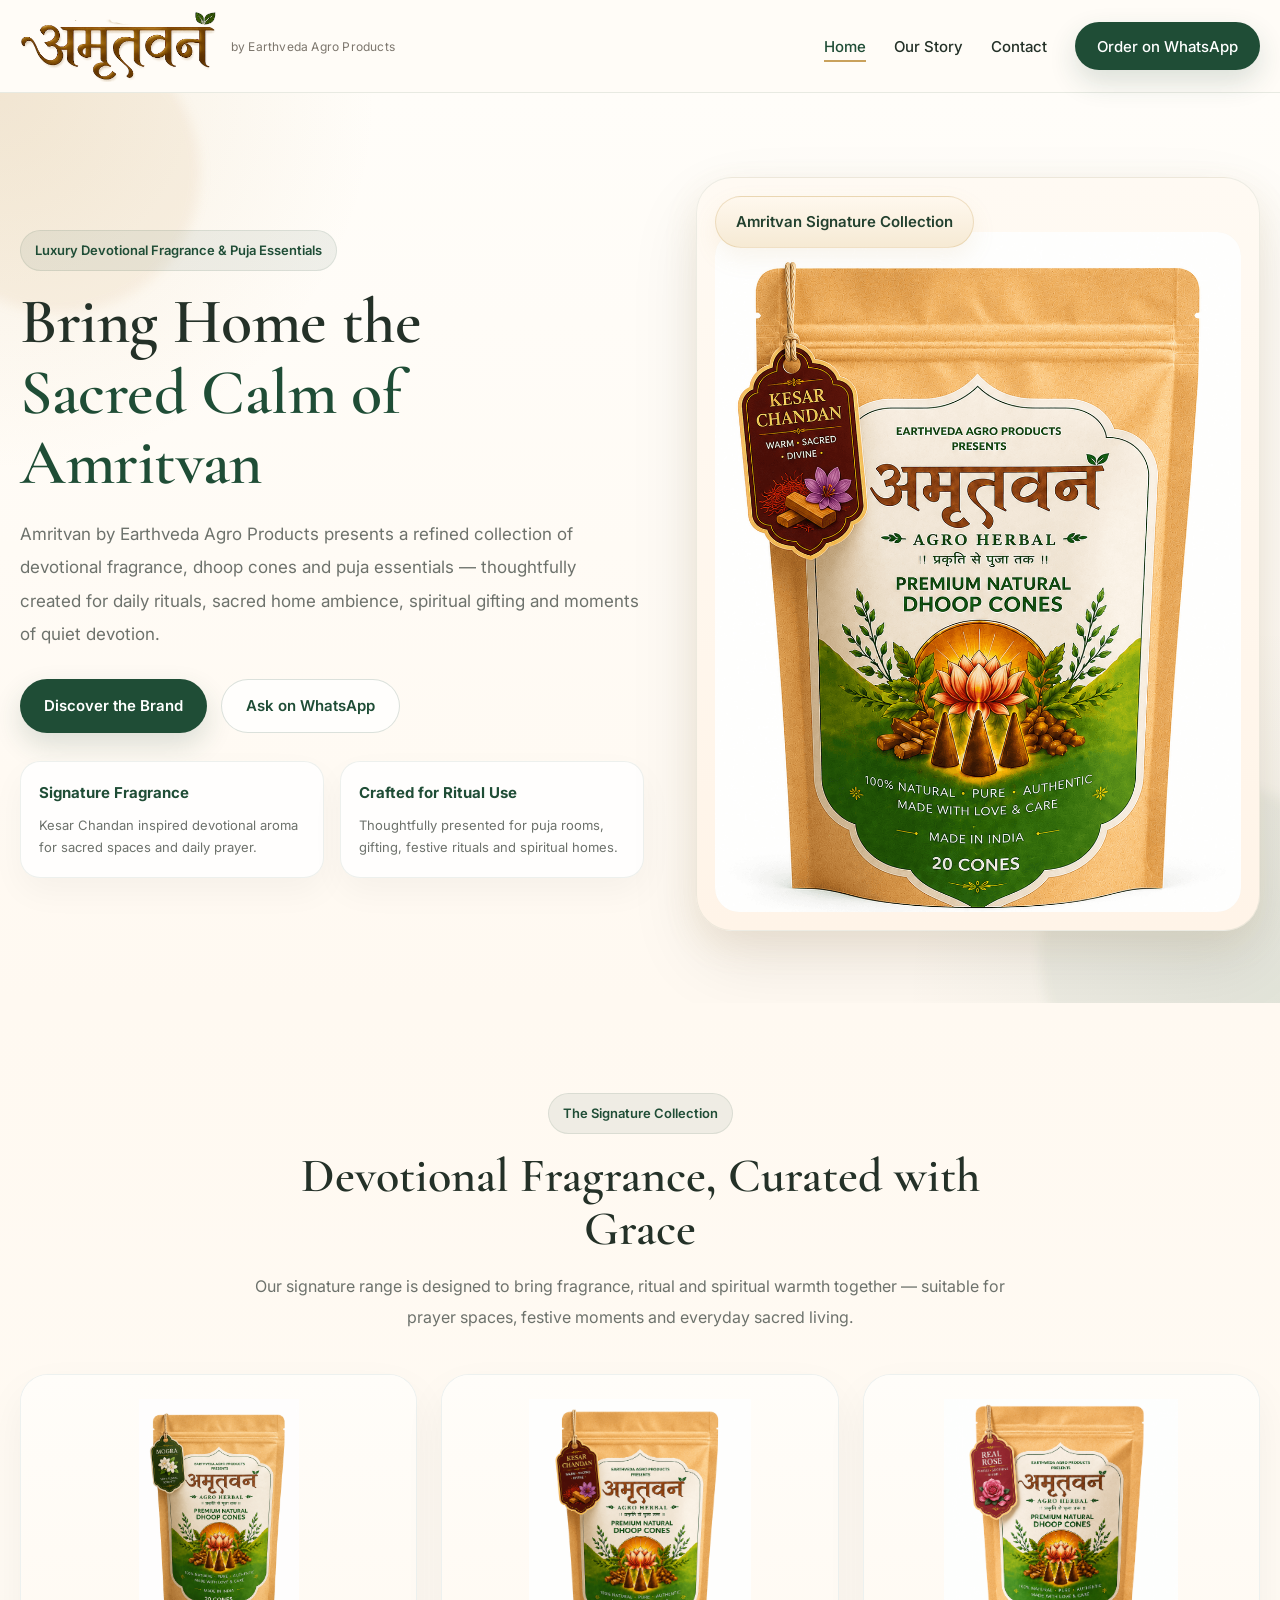
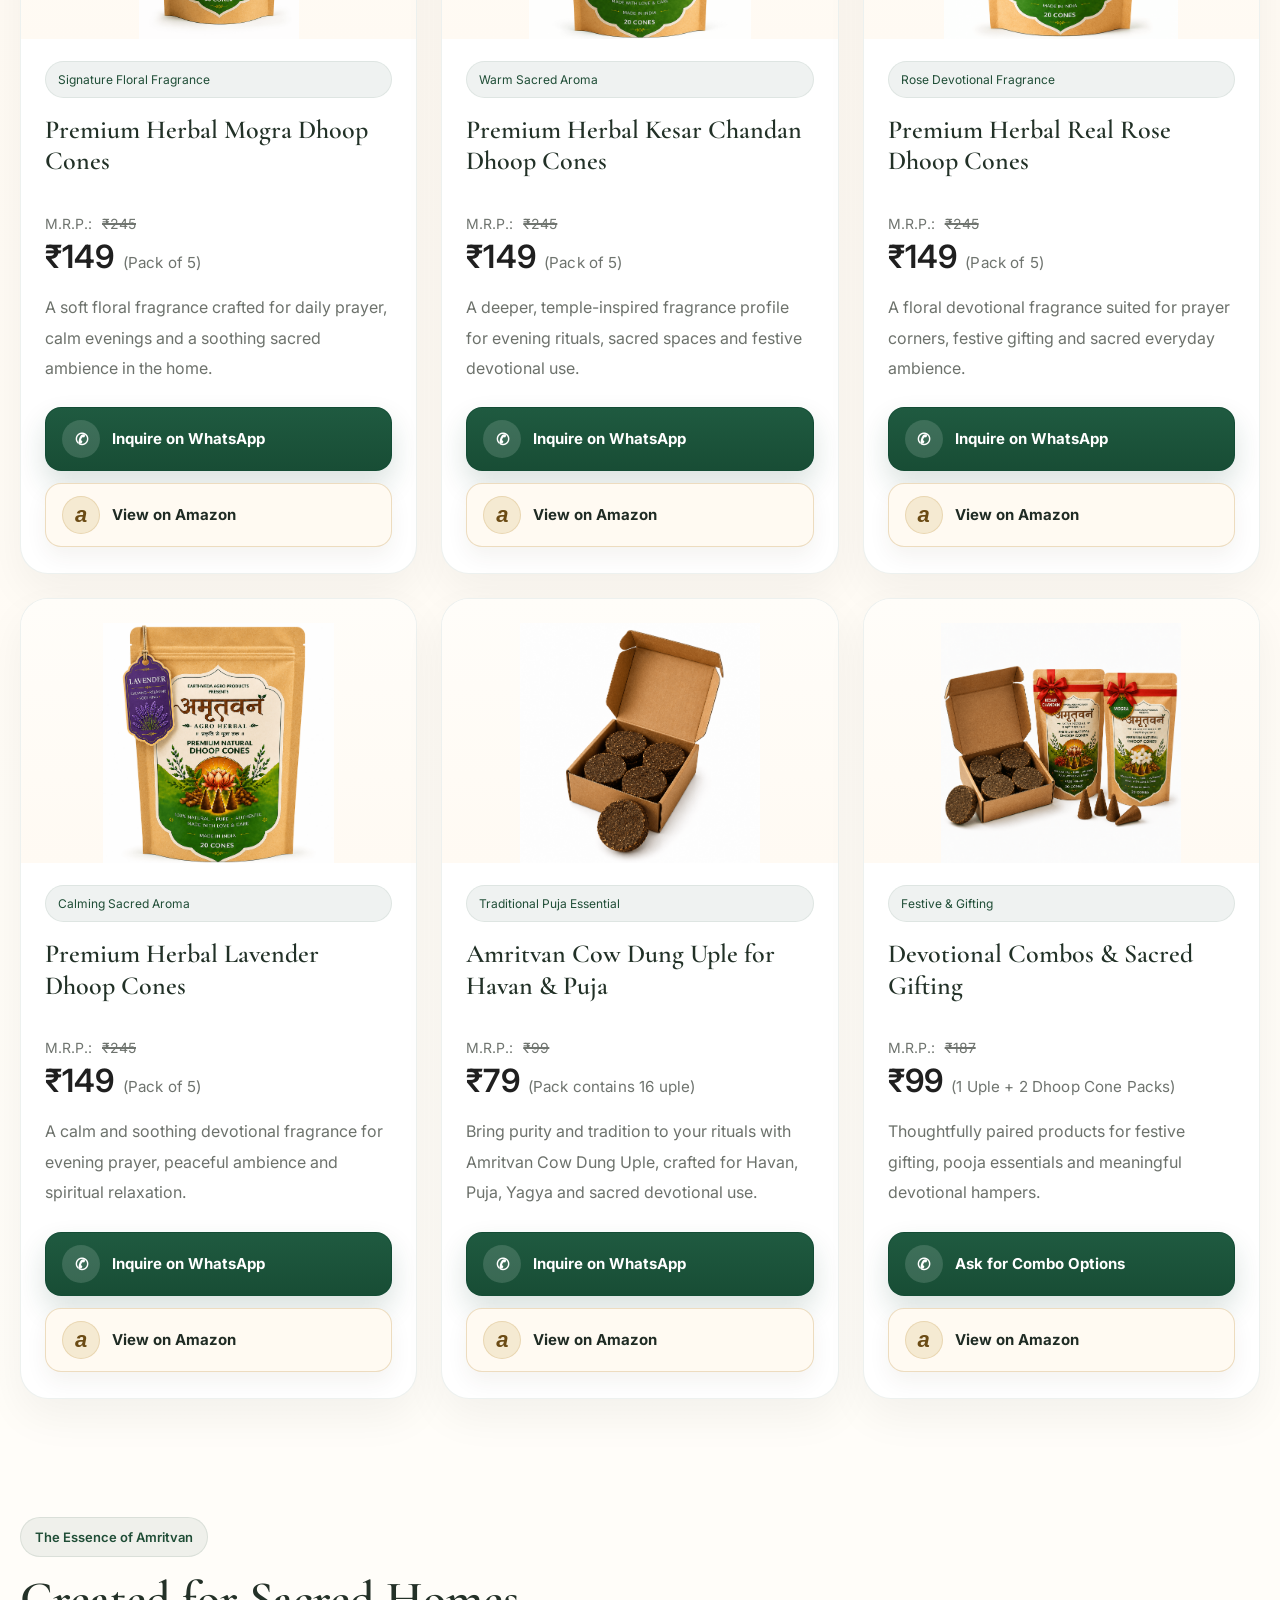
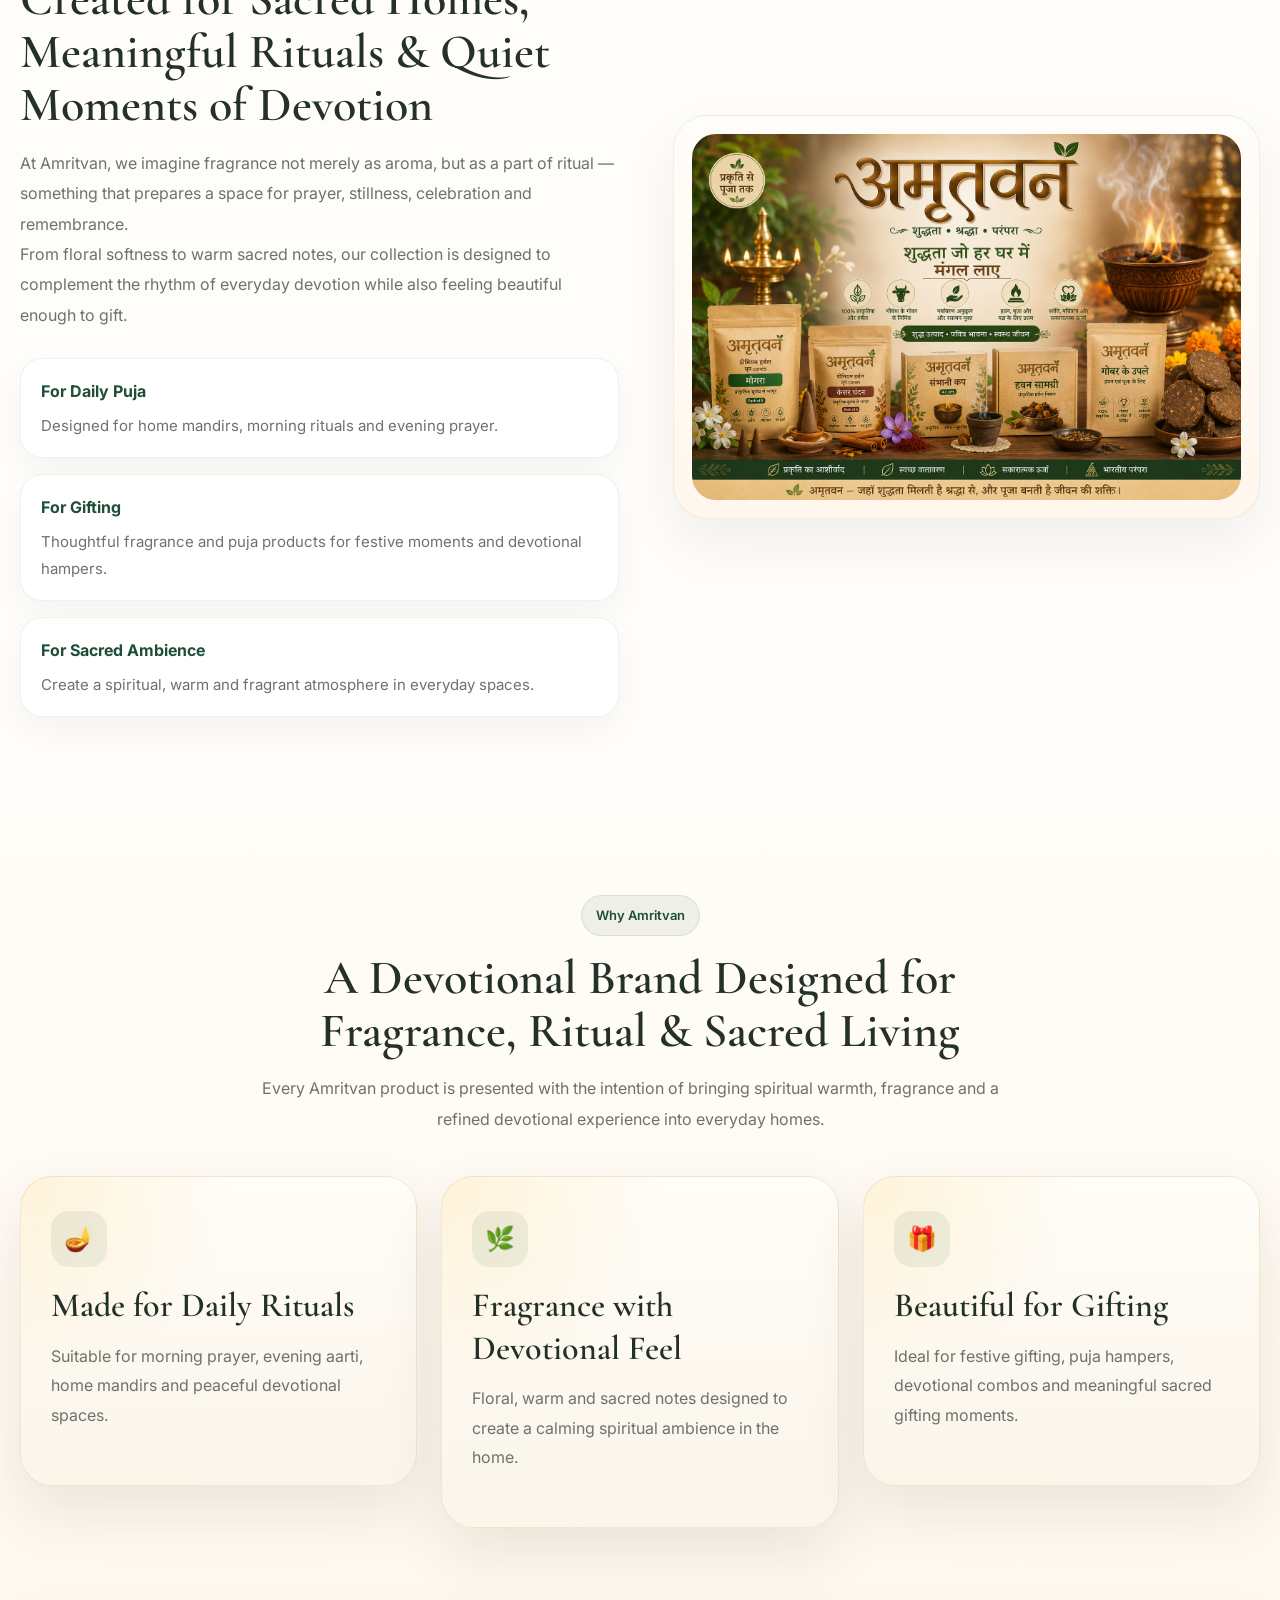
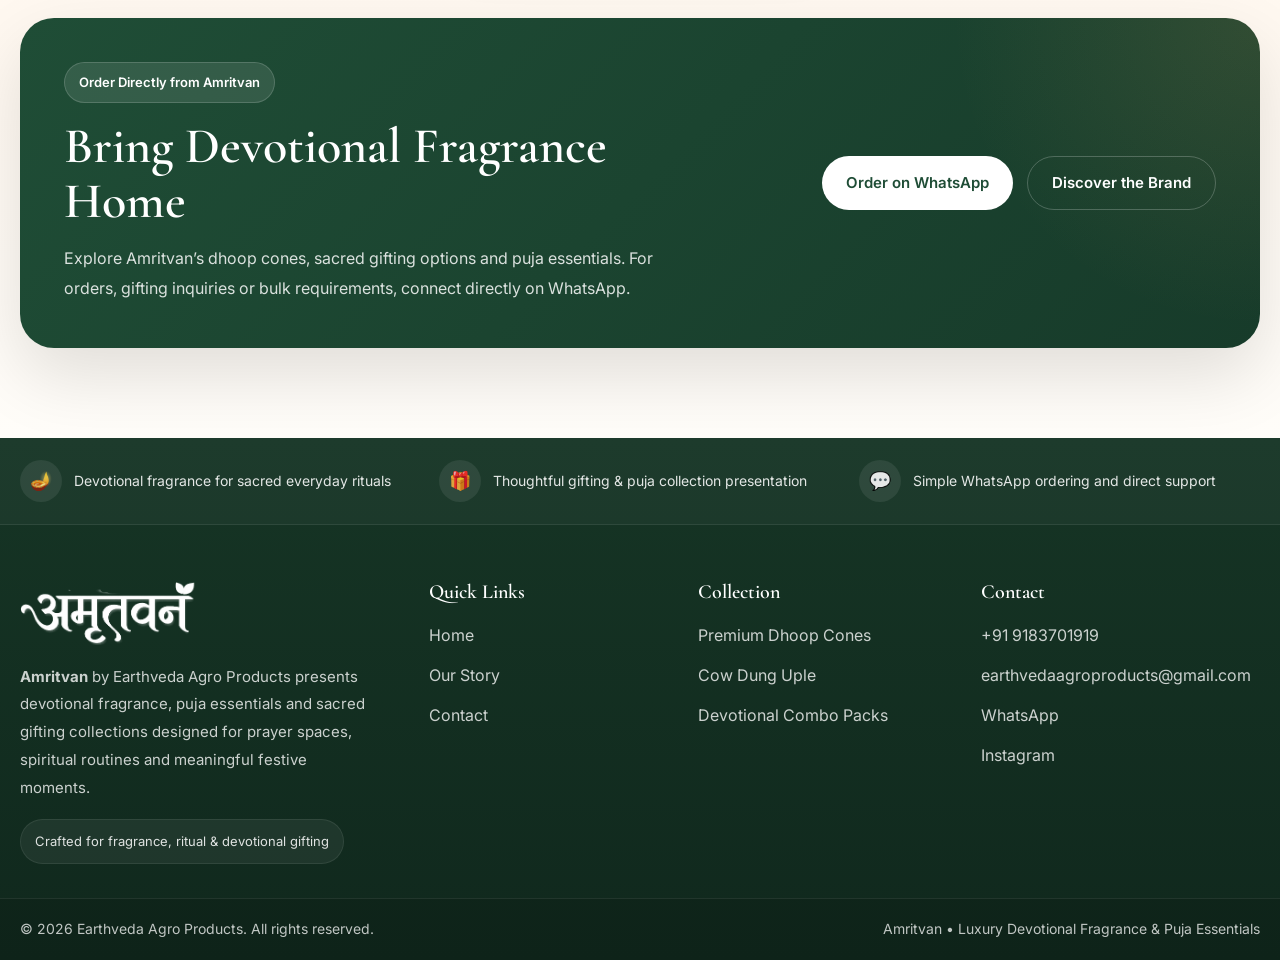
==== commit 2f7337e4: "Update index.html" ====
--- a/index.html
+++ b/index.html
@@ -311,7 +311,7 @@
           <!-- Card 5 -->
           <div class="signature-card">
             <div class="signature-card-image">
-              <img src="images/Uple.png" alt="Amritvan Cow Dung Uple for Havan and Puja" />
+              <img src="images/uple.png" alt="Amritvan Cow Dung Uple for Havan and Puja" />
             </div>
             <div class="signature-card-content">
               <span class="signature-label">Traditional Puja Essential</span>
@@ -600,4 +600,4 @@
 
   <script src="script.js"></script>
 </body>
-</html>+</html>
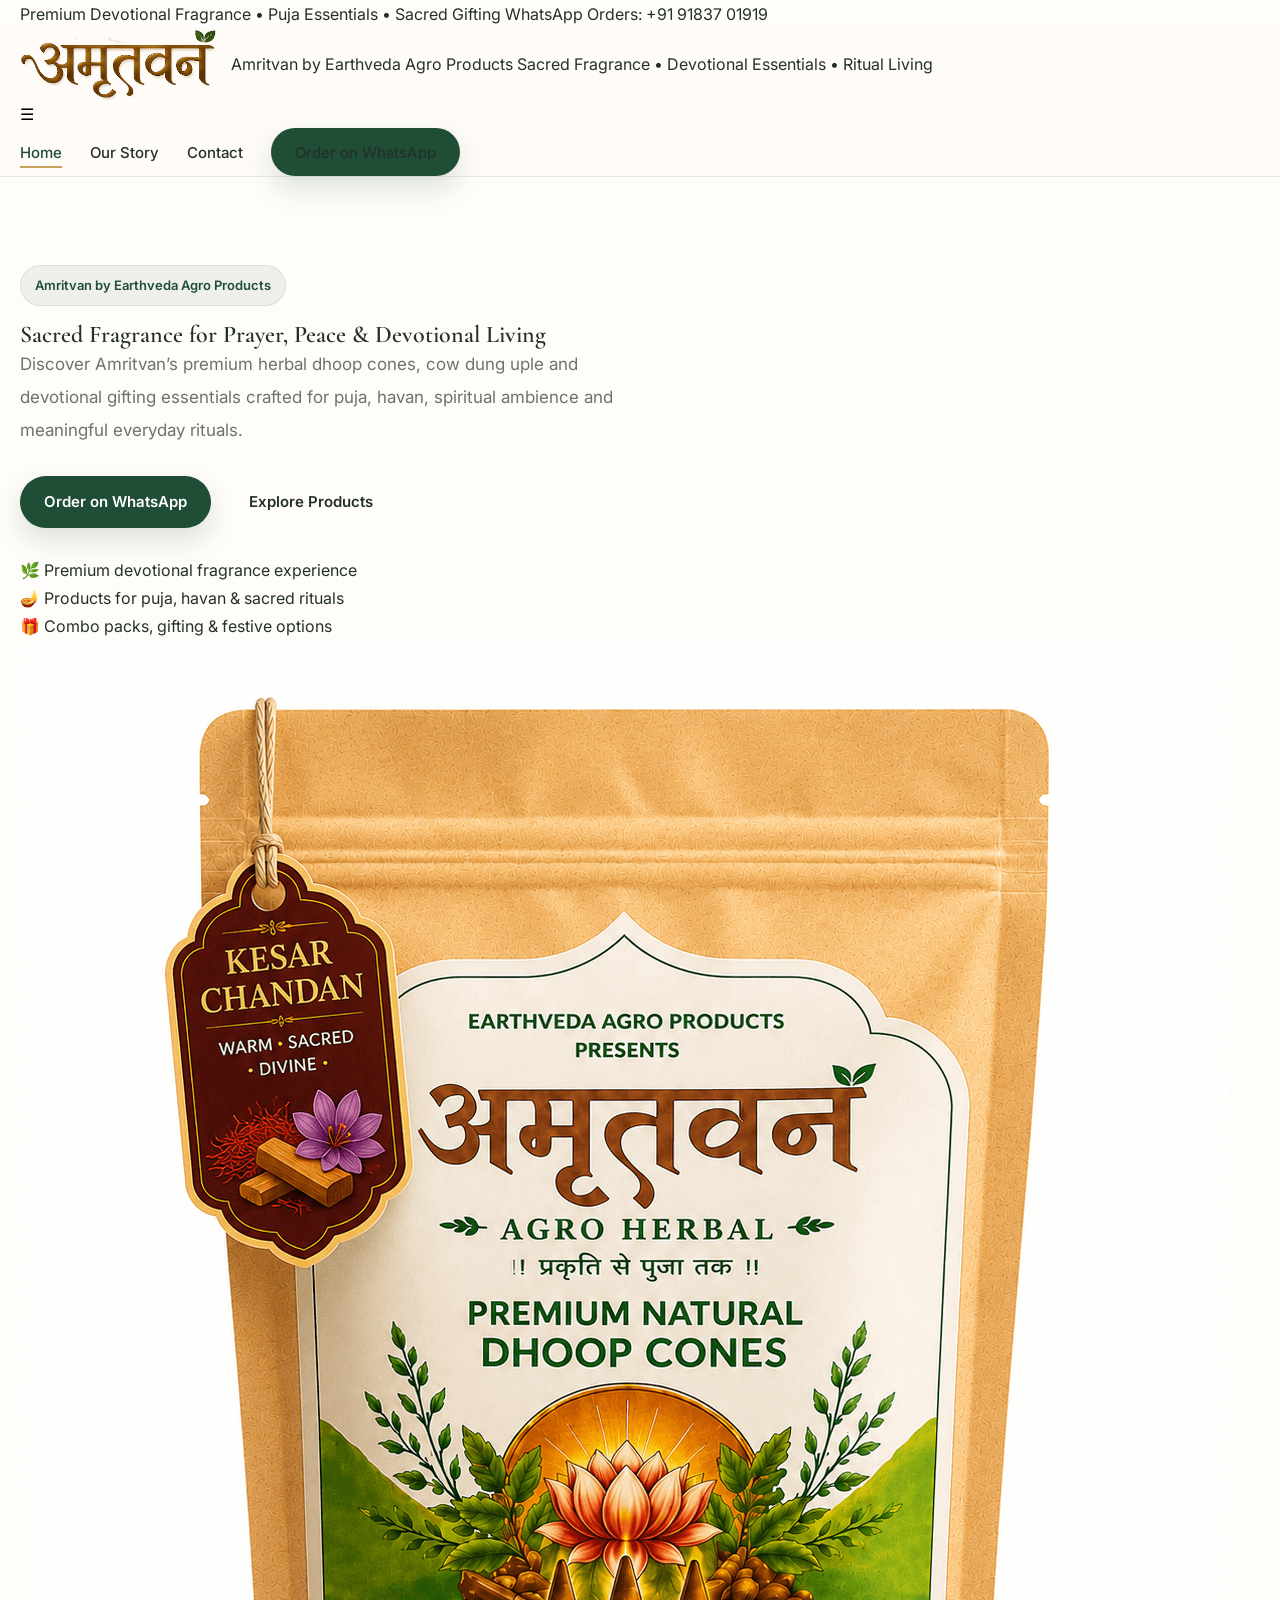
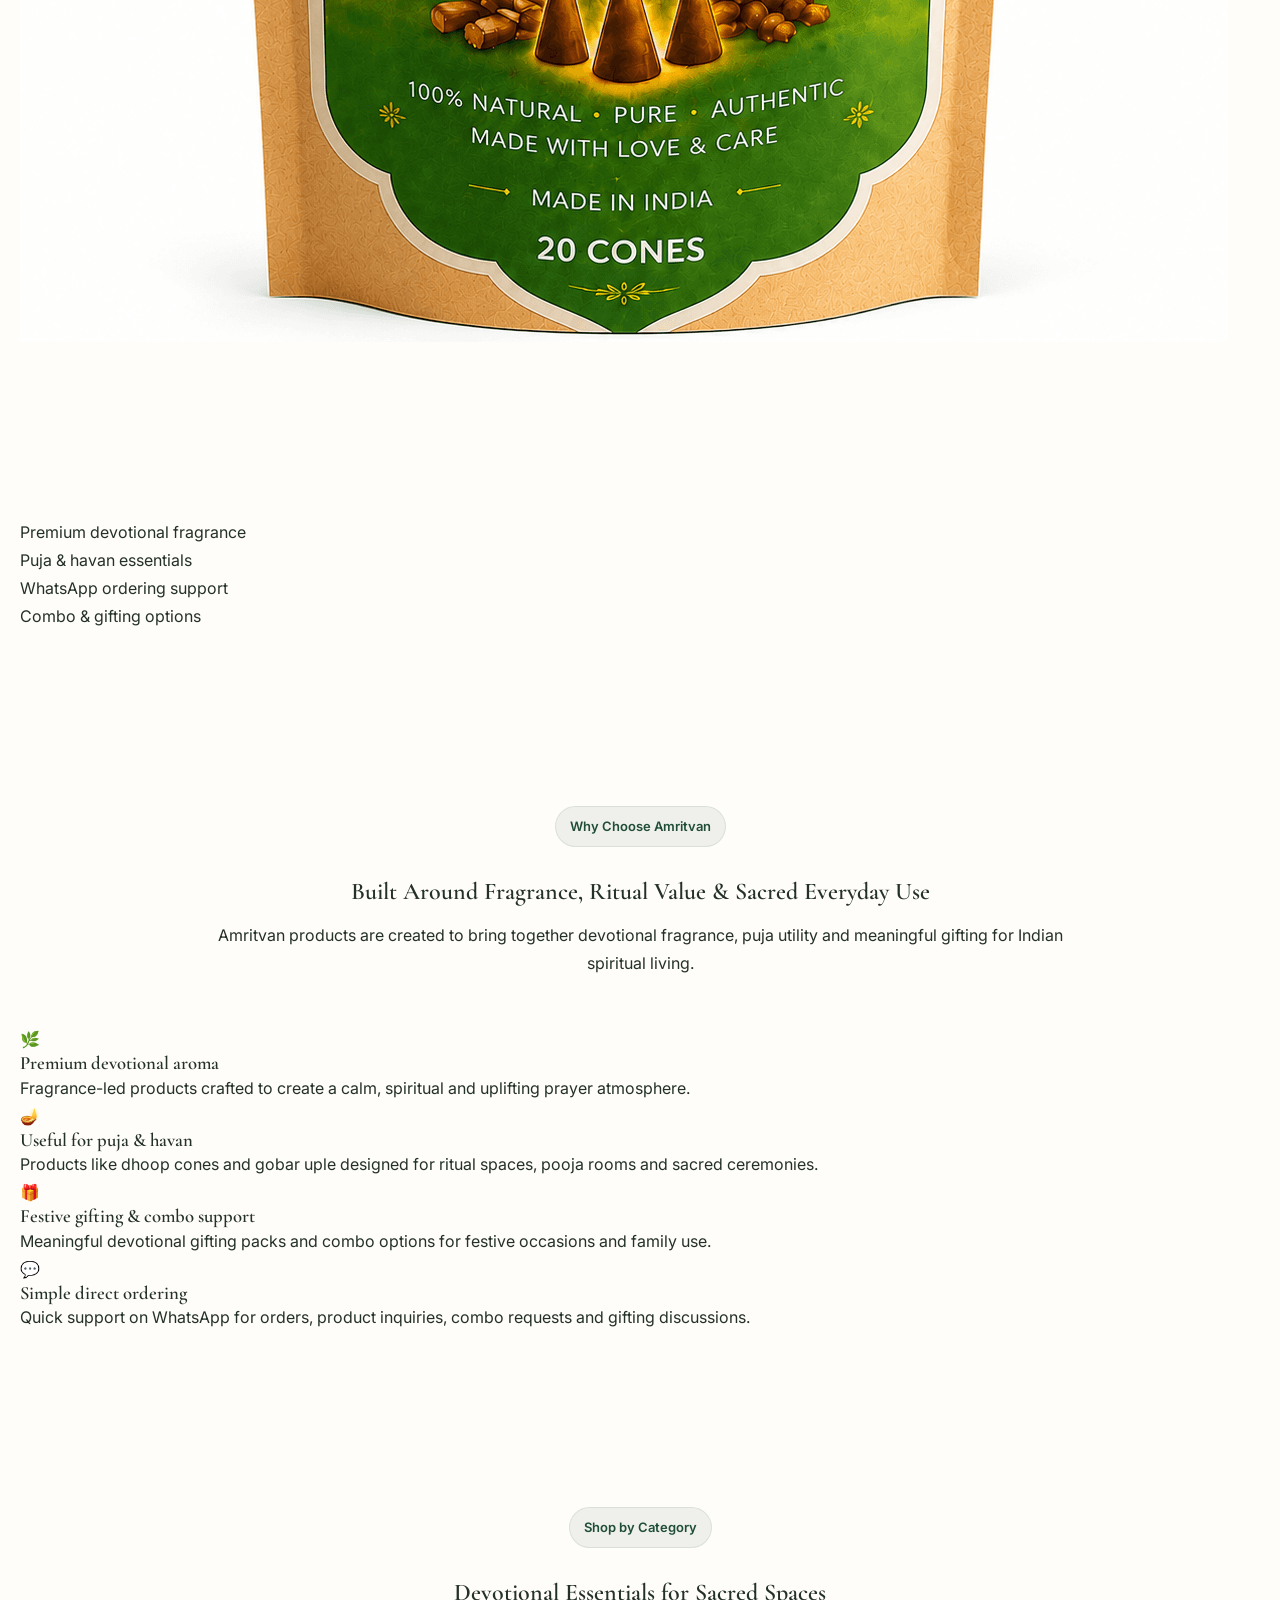
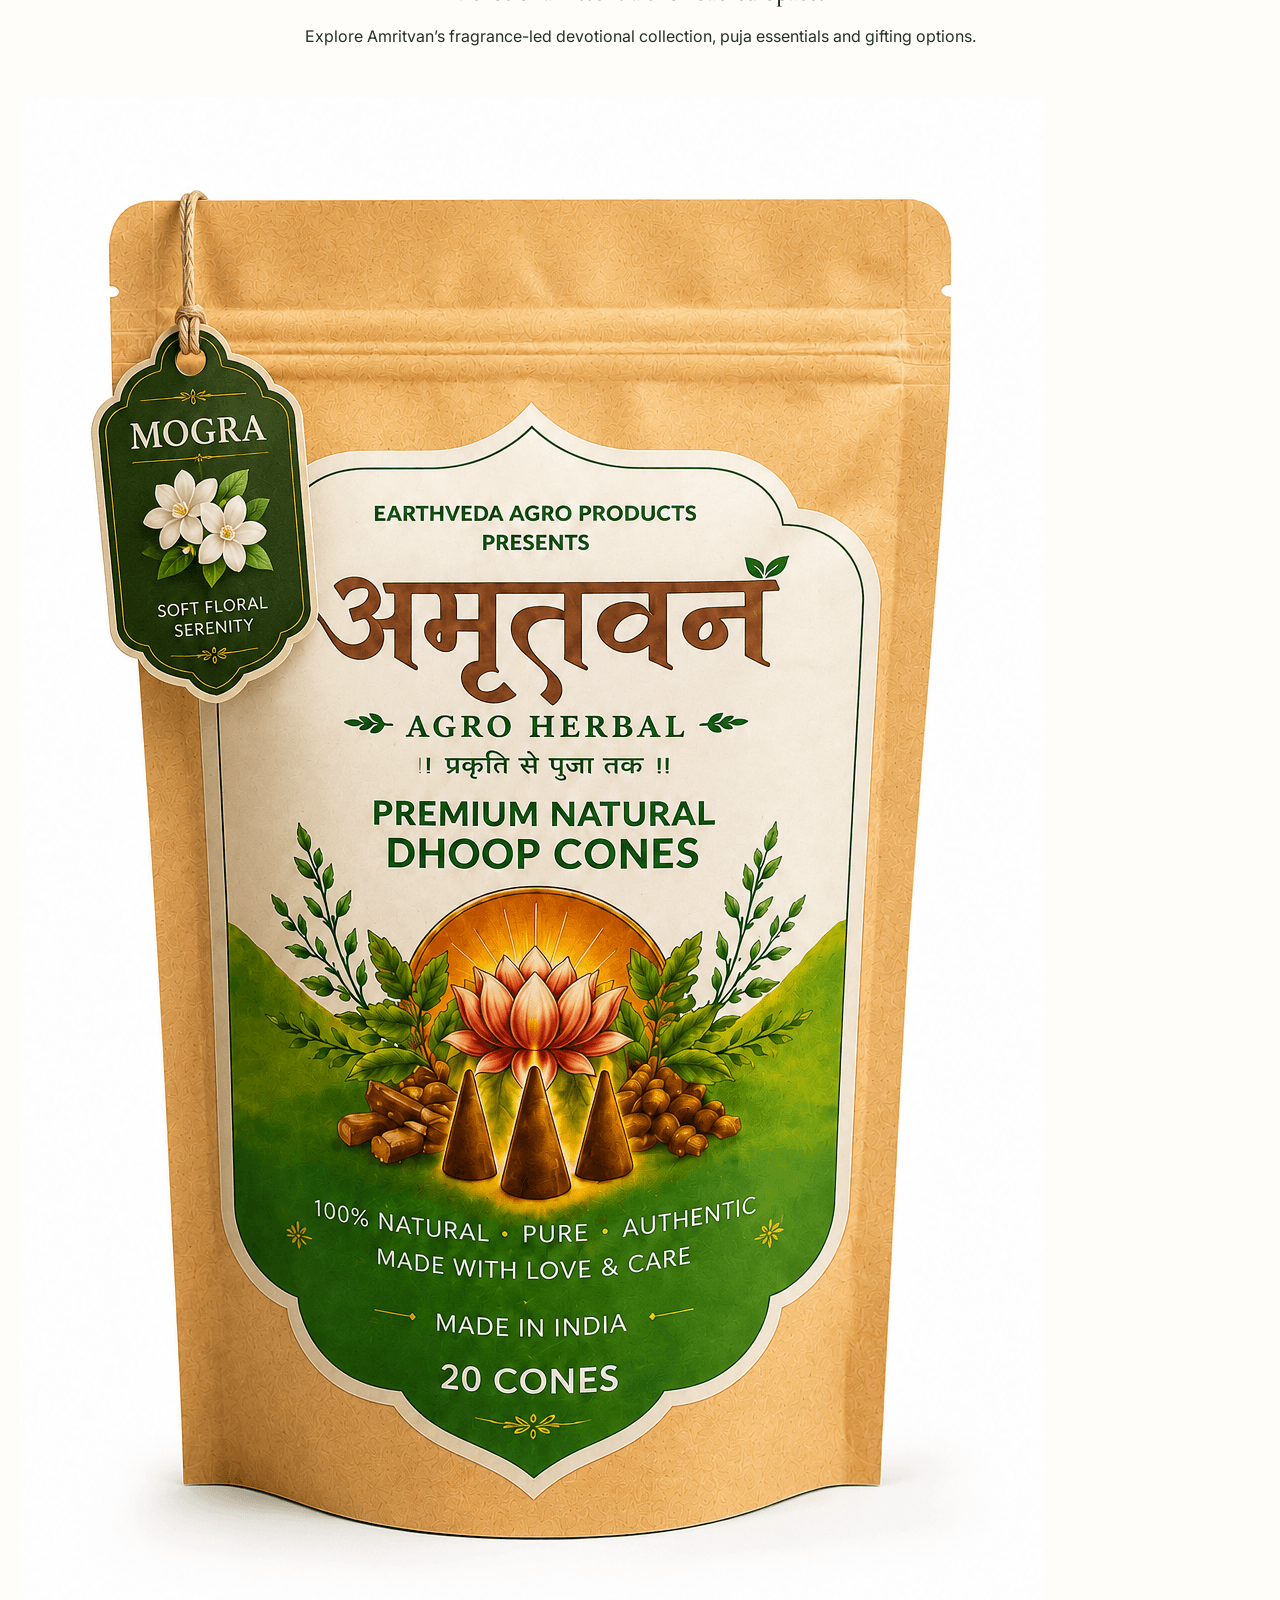
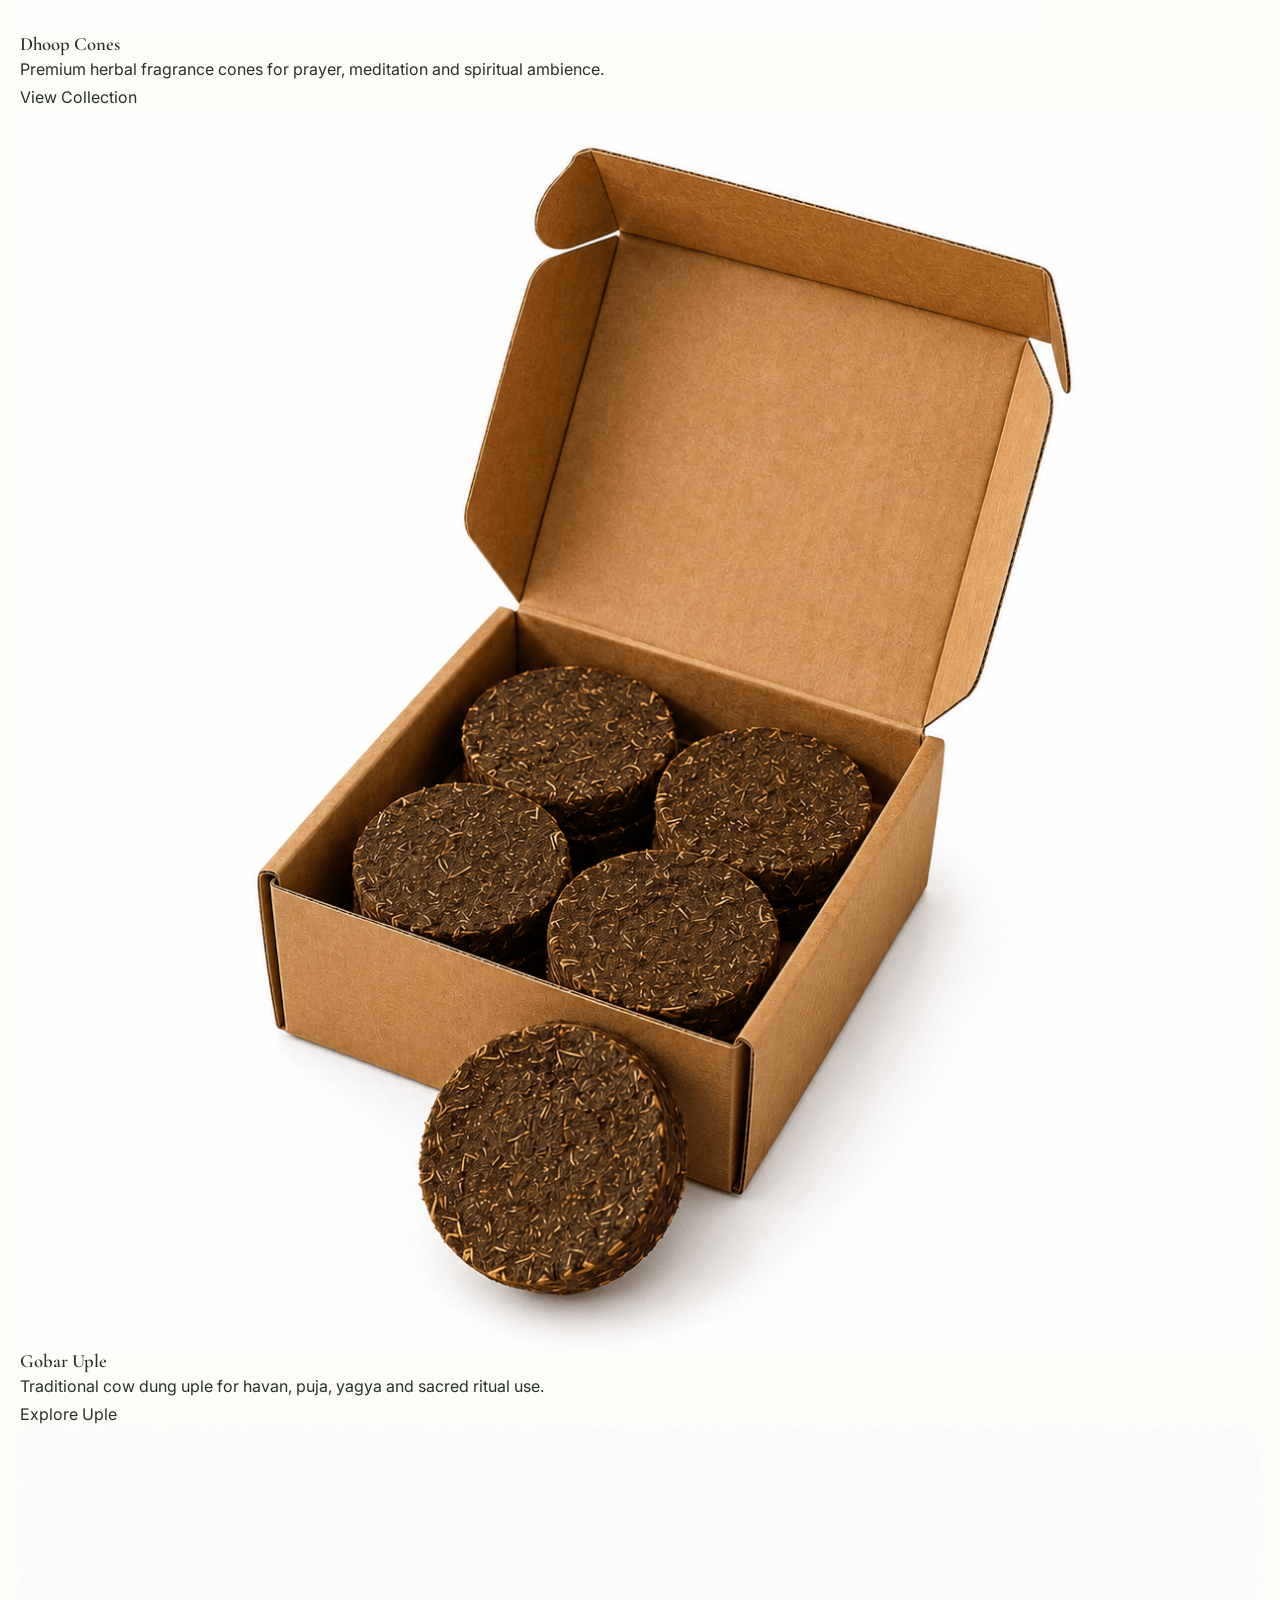
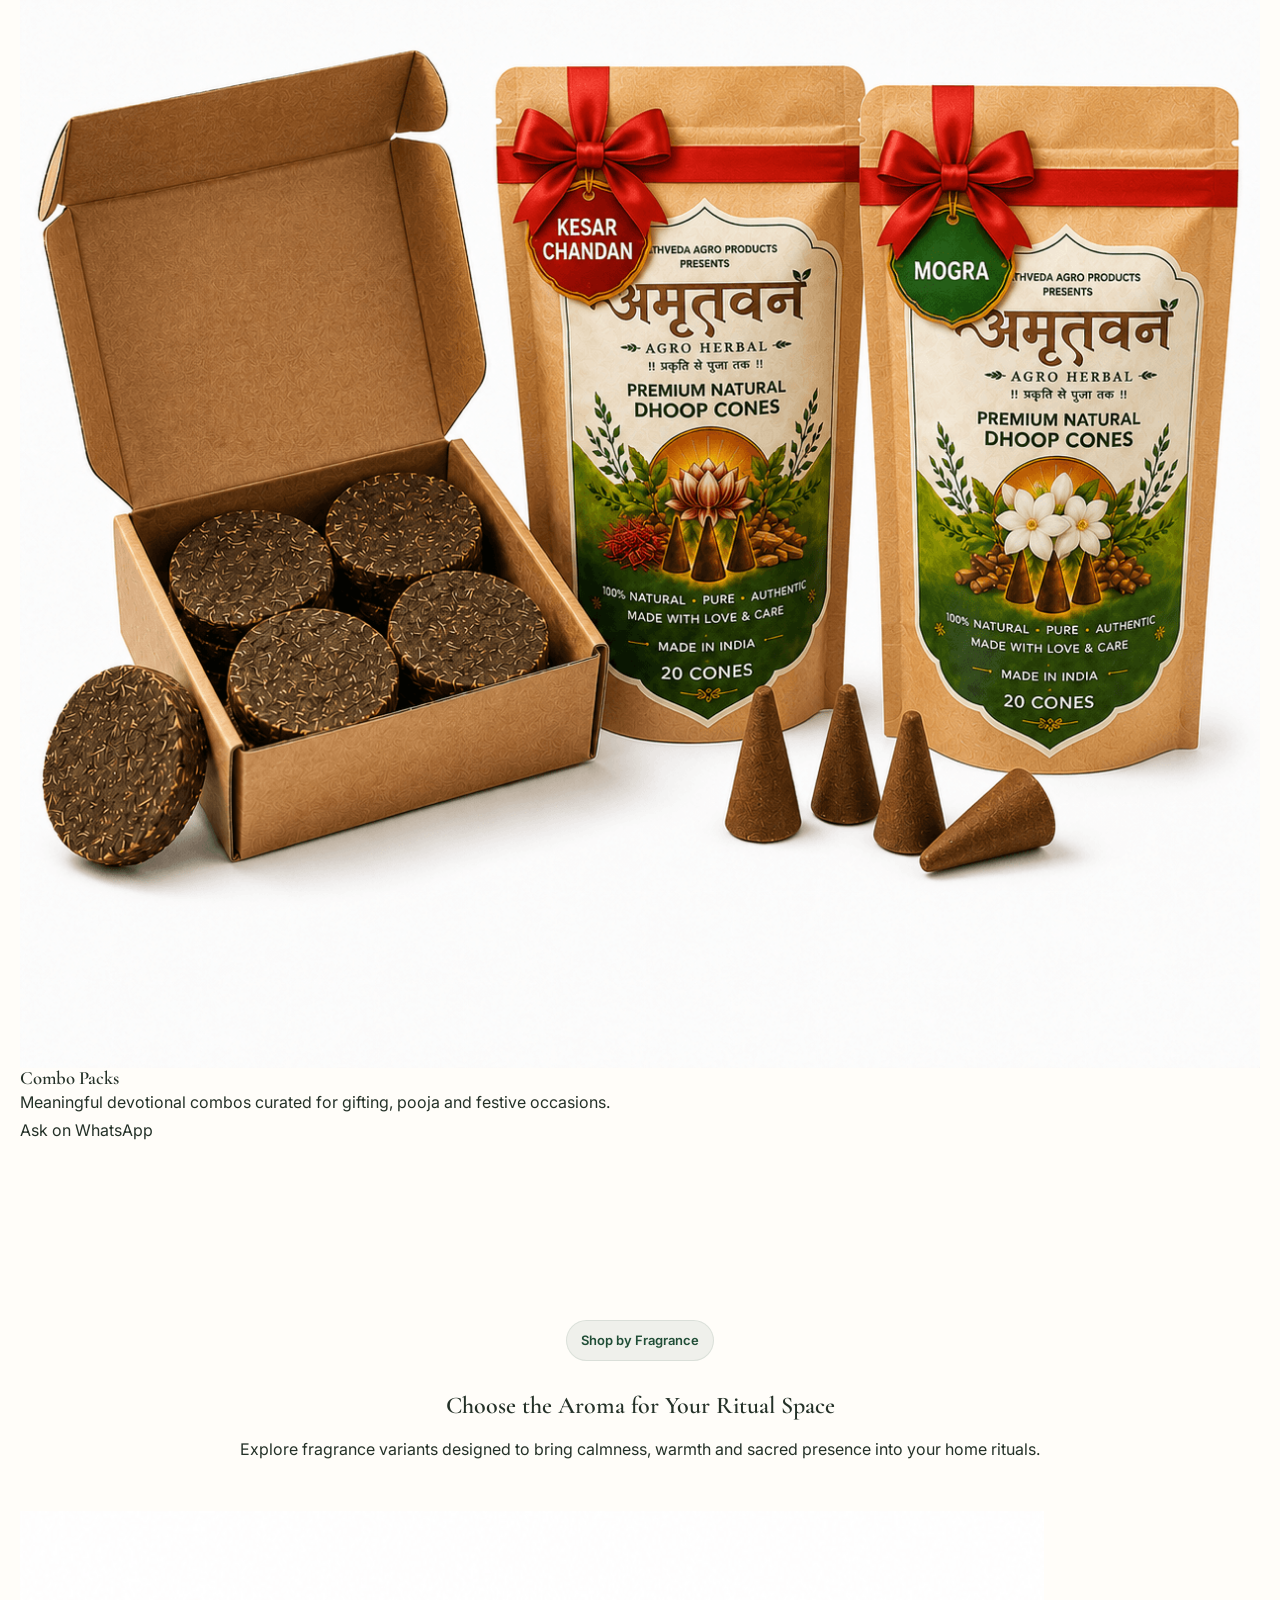
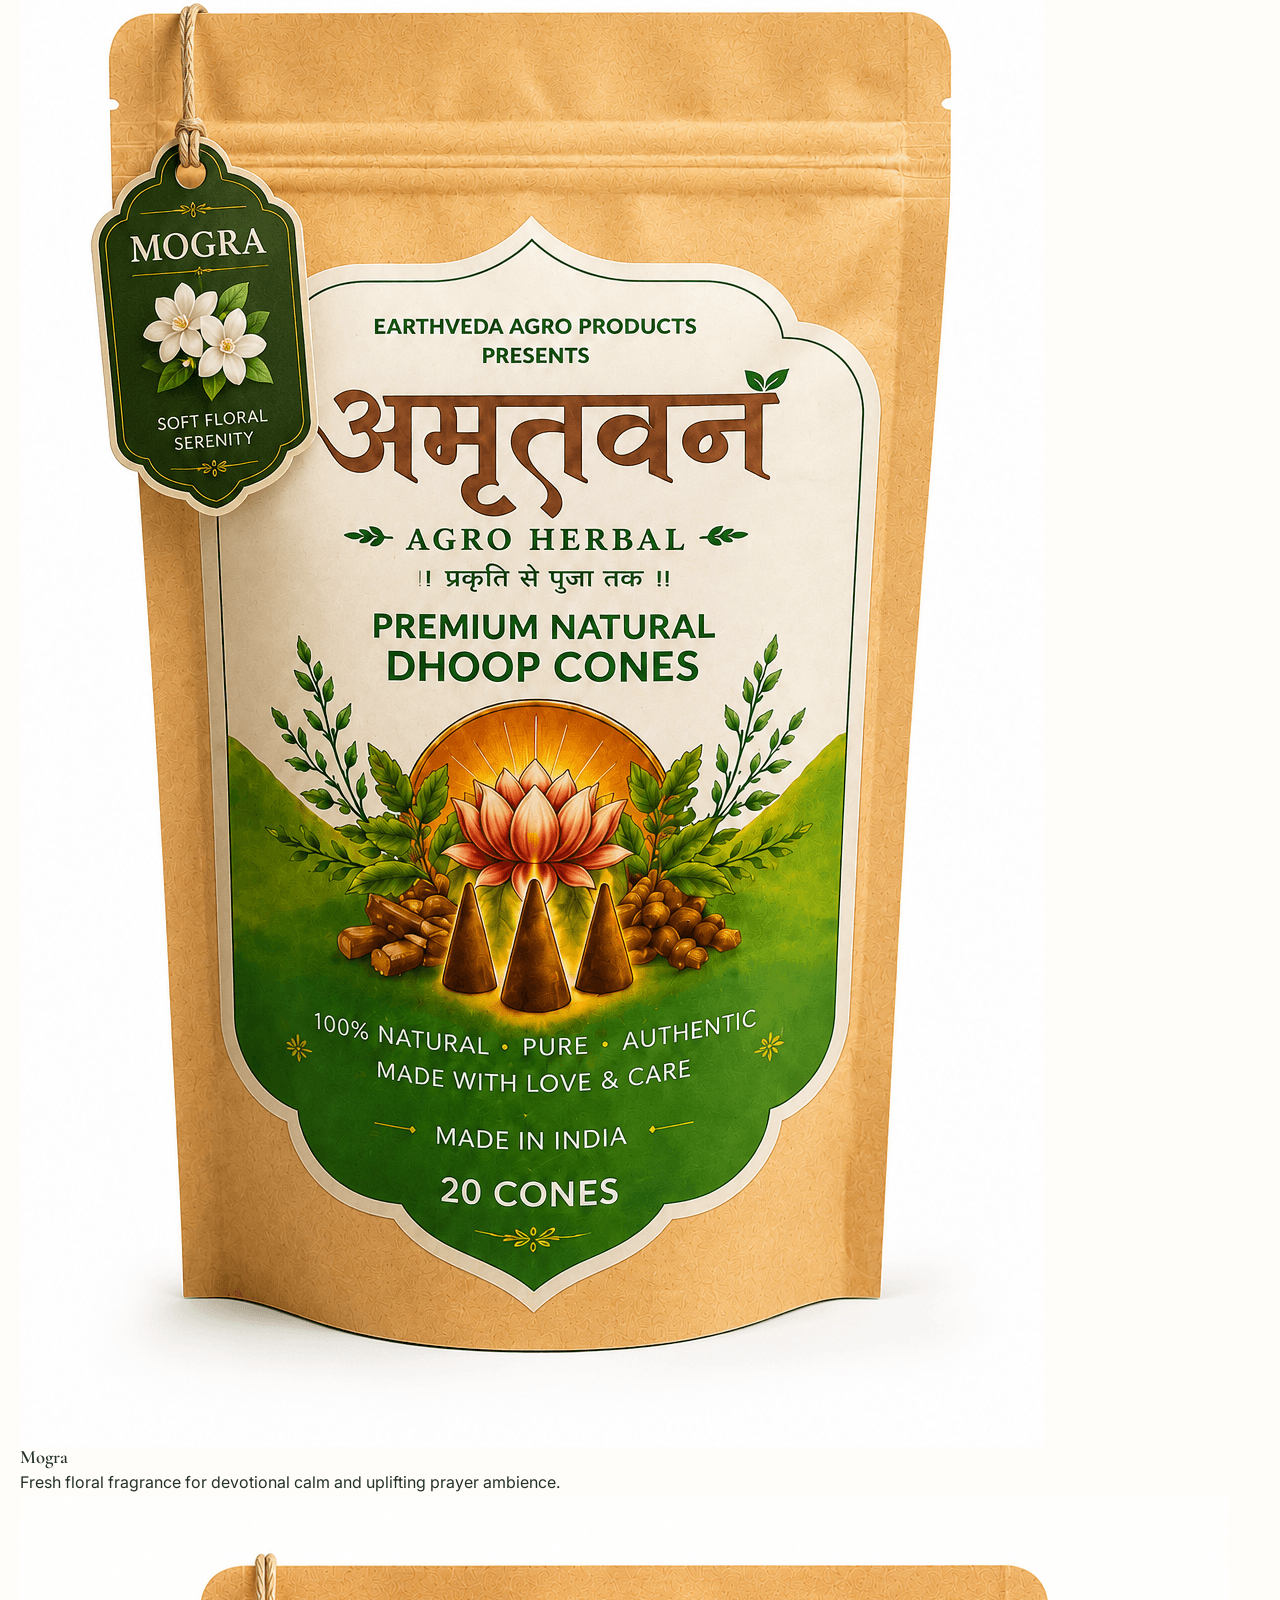
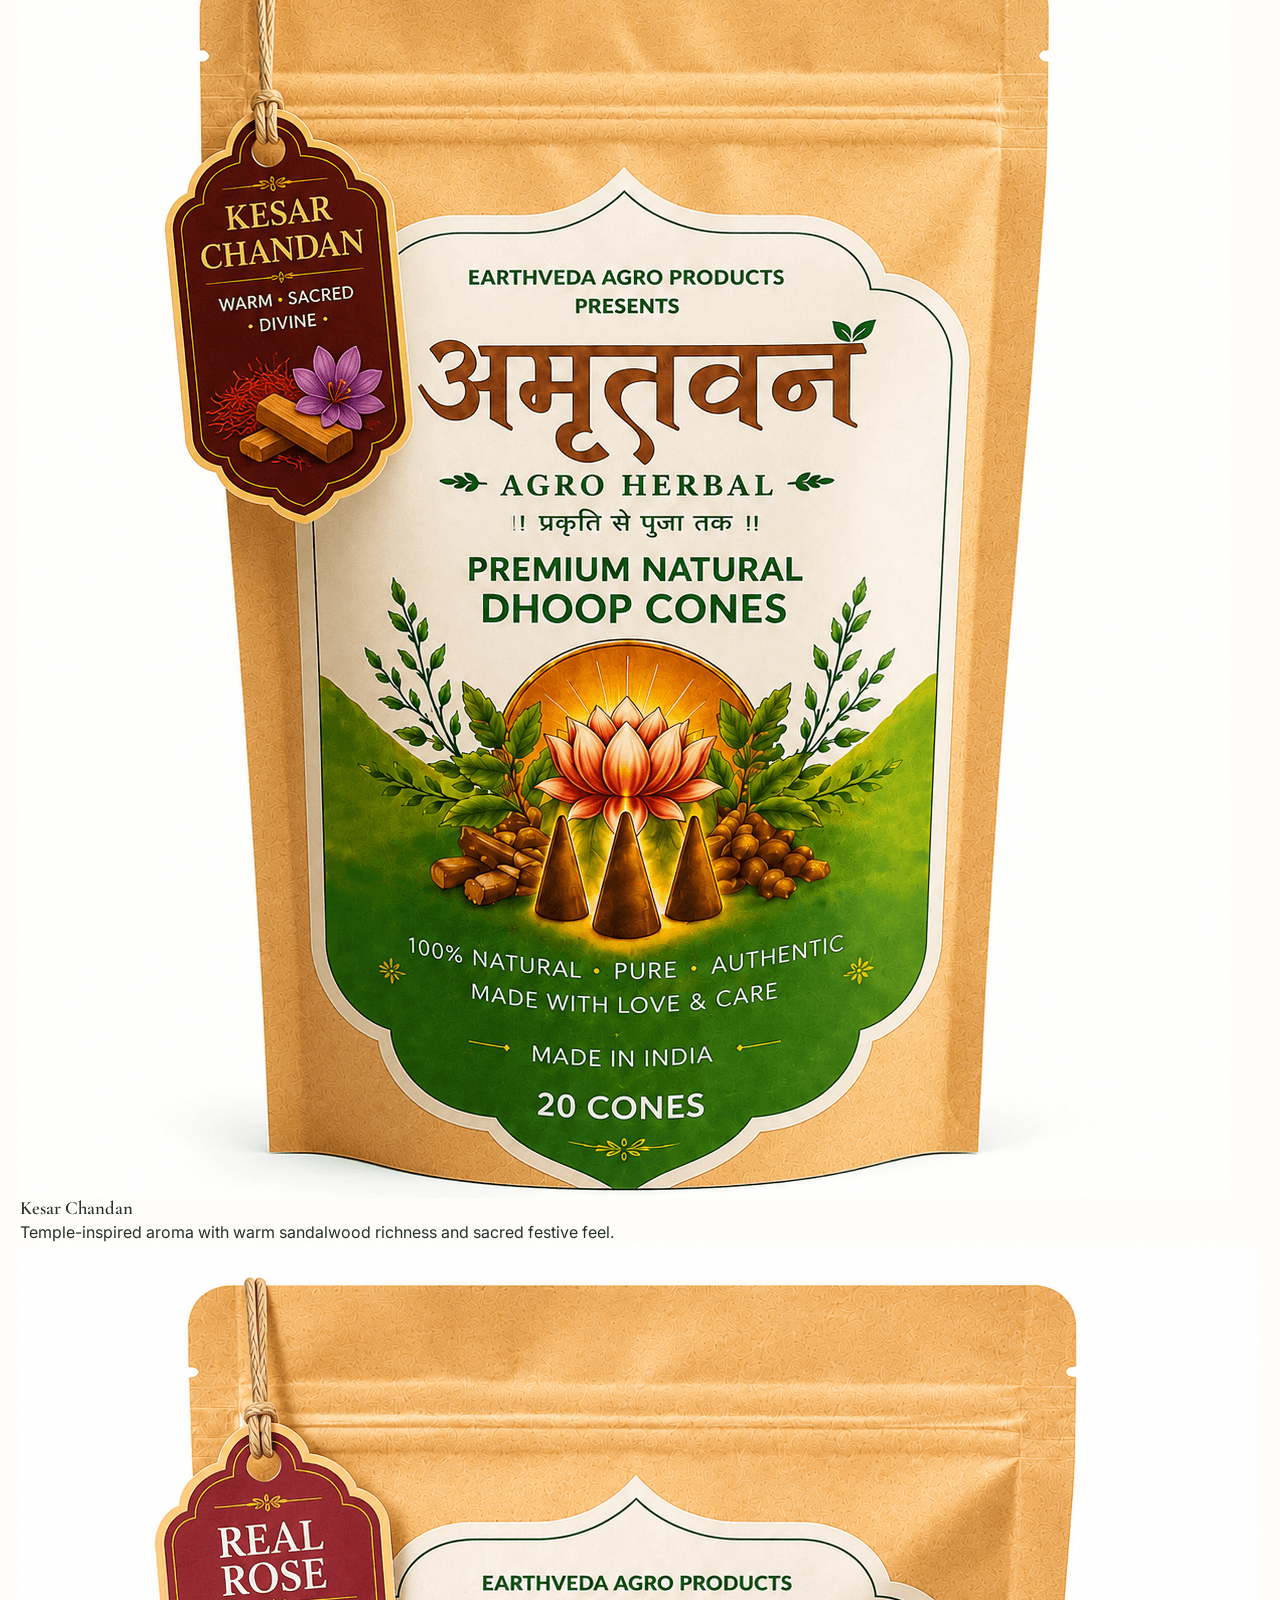
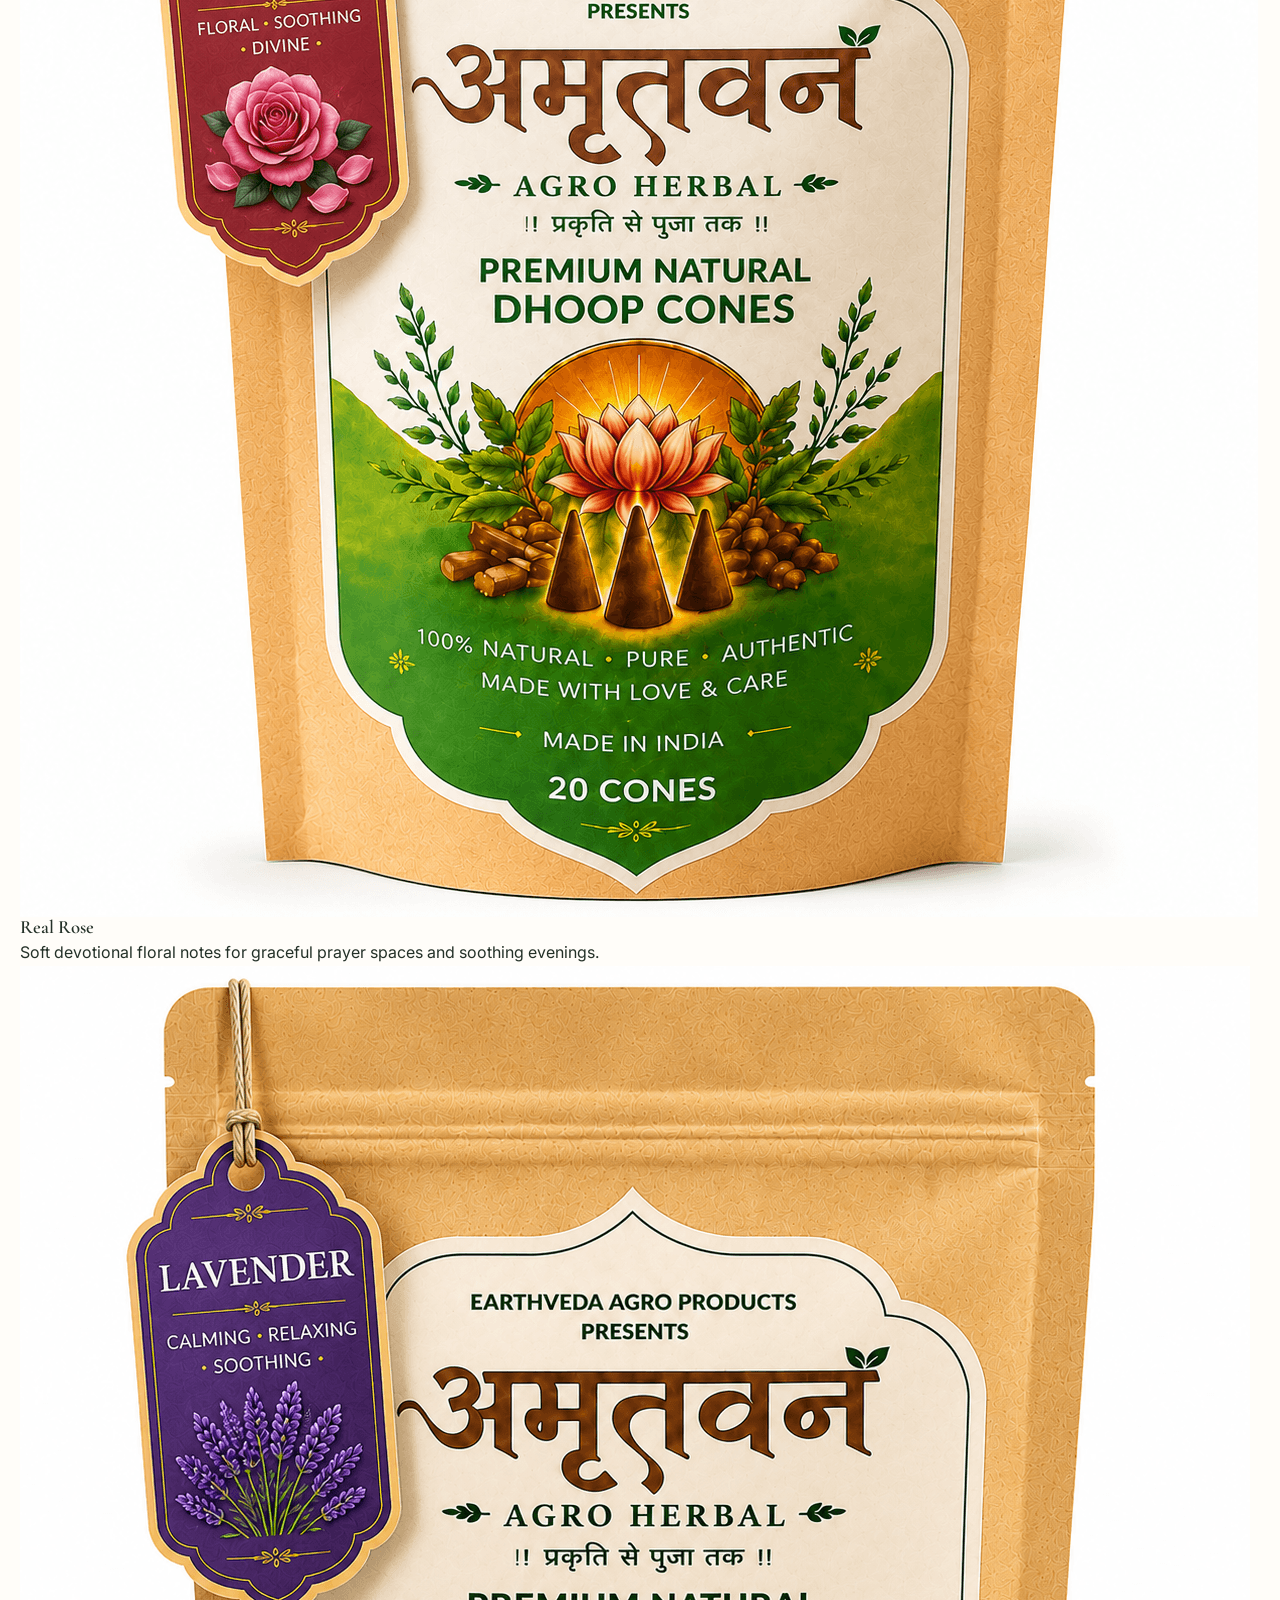
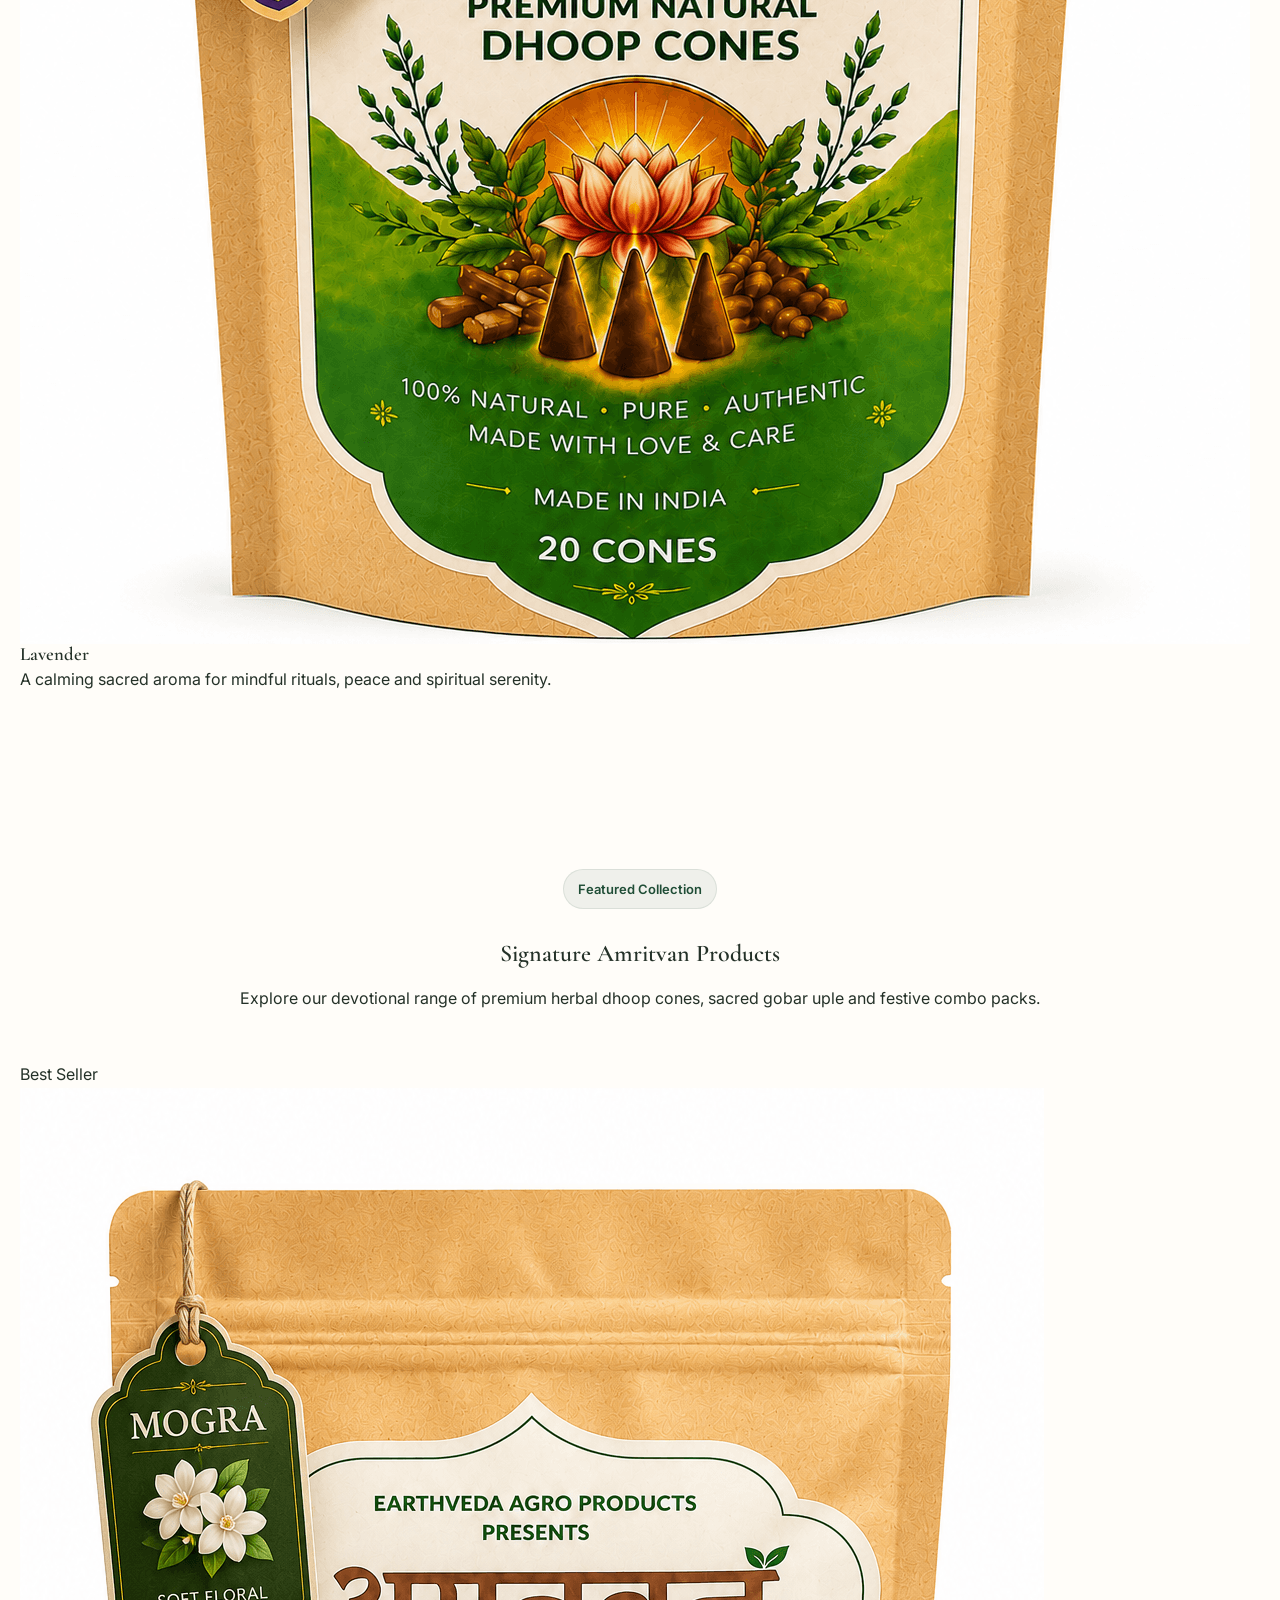
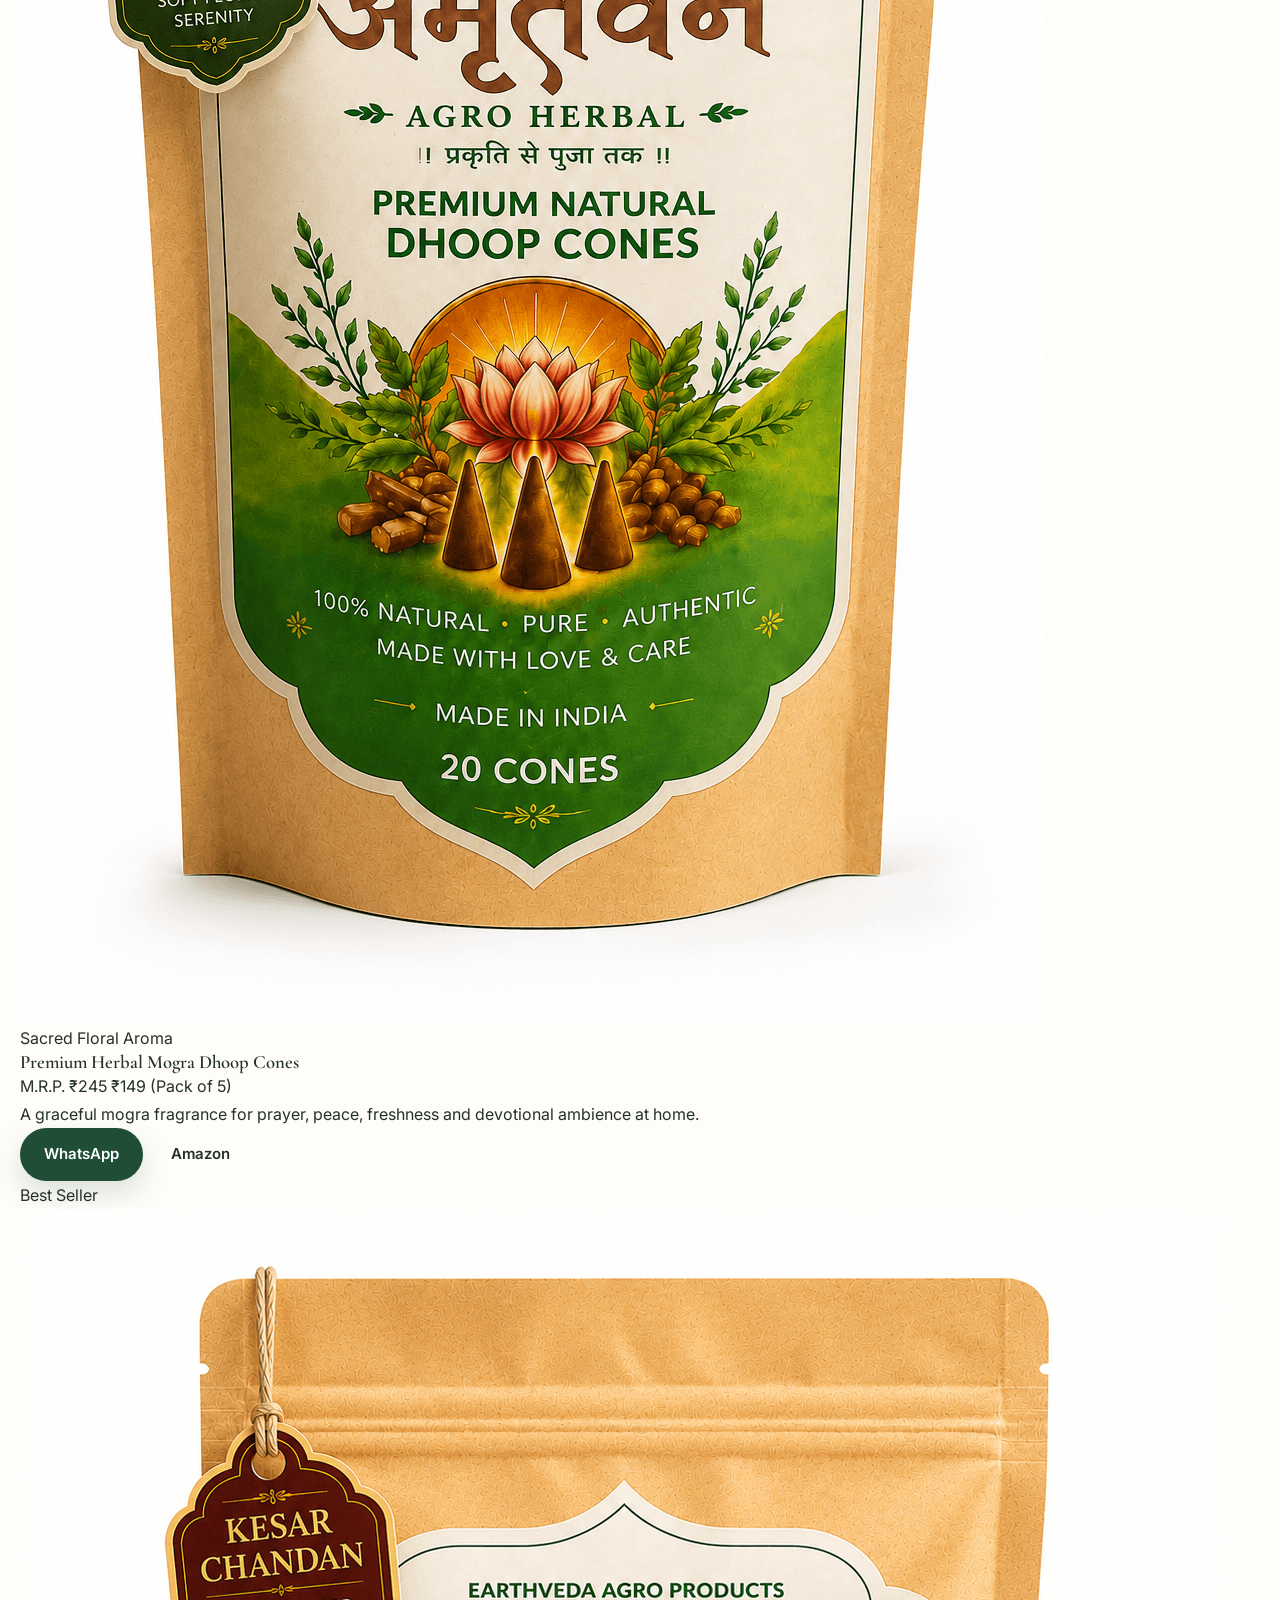
==== commit 2b1f1be2: "Update index.html" ====
--- a/index.html
+++ b/index.html
@@ -3,516 +3,505 @@
 <head>
   <meta charset="UTF-8" />
   <meta name="viewport" content="width=device-width, initial-scale=1.0" />
-  <title>Amritvan | Premium Devotional Fragrance & Puja Essentials</title>
+  <title>Amritvan | Premium Dhoop Cones, Gobar Uple & Devotional Essentials</title>
   <meta
     name="description"
-    content="Amritvan by Earthveda Agro Products offers devotional fragrance, dhoop cones, puja essentials and gifting collections for sacred everyday rituals."
+    content="Amritvan by Earthveda Agro Products offers premium herbal dhoop cones, gobar uple, puja essentials and devotional gifting products for sacred rituals, fragrance and spiritual living."
   />
+
+  <link rel="preconnect" href="https://fonts.googleapis.com" />
+  <link rel="preconnect" href="https://fonts.gstatic.com" crossorigin />
+  <link
+    href="https://fonts.googleapis.com/css2?family=Cormorant+Garamond:wght@500;600;700&family=Inter:wght@400;500;600;700;800&display=swap"
+    rel="stylesheet"
+  />
+
   <link rel="stylesheet" href="style.css" />
 </head>
 <body>
 
-  <!-- ================= HEADER ================= -->
+  <!-- TOP TRUST BAR -->
+  <div class="topbar">
+    <div class="container topbar-wrap">
+      <span>Premium Devotional Fragrance • Puja Essentials • Sacred Gifting</span>
+      <span>WhatsApp Orders: <a href="https://wa.me/919183701919" target="_blank">+91 91837 01919</a></span>
+    </div>
+  </div>
+
+  <!-- HEADER -->
   <header class="site-header">
-    <div class="container header-inner">
-
-      <!-- Brand -->
+    <div class="container nav-wrap">
       <a href="index.html" class="brand">
-        <img src="images/logo.png" alt="Amritvan Logo" class="brand-logo" />
-        <div class="brand-copy">
-          <span class="brand-line">by Earthveda Agro Products</span>
+        <img src="images/logo.png" alt="Amritvan logo" class="brand-logo" />
+        <div class="brand-text">
+          <span class="brand-title">Amritvan</span>
+          <span class="brand-company">by Earthveda Agro Products</span>
+          <span class="brand-tagline">Sacred Fragrance • Devotional Essentials • Ritual Living</span>
         </div>
       </a>
 
-      <!-- Mobile Menu Button -->
-      <button class="menu-toggle" id="menuToggle" aria-label="Open menu">
-        <span></span>
-        <span></span>
-        <span></span>
-      </button>
-
-      <!-- Navigation -->
+      <button class="mobile-toggle" id="mobileToggle" aria-label="Toggle menu">☰</button>
+
       <nav class="nav" id="mainNav">
         <a href="index.html" class="active">Home</a>
         <a href="about.html">Our Story</a>
         <a href="contact.html">Contact</a>
-        <a
-          href="https://wa.me/919183701919?text=Hello%20Amritvan%2C%20I%20want%20to%20place%20an%20order."
-          target="_blank"
-          rel="noopener"
-          class="btn btn-primary nav-cta"
-        >
-          Order on WhatsApp
-        </a>
+        <a href="https://wa.me/919183701919" target="_blank" class="btn btn-primary nav-btn">Order on WhatsApp</a>
       </nav>
     </div>
   </header>
 
   <main>
 
-    <!-- ================= HERO ================= -->
-    <section class="hero-lux">
-      <div class="hero-lux-shape hero-lux-shape-1"></div>
-      <div class="hero-lux-shape hero-lux-shape-2"></div>
-
-      <div class="container hero-lux-grid">
-        <!-- Left -->
-        <div class="hero-lux-content">
-          <span class="eyebrow">Luxury Devotional Fragrance & Puja Essentials</span>
-
-          <h1 class="display-title hero-title">
-            Bring Home the
-            <span>Sacred Calm of Amritvan</span>
-          </h1>
-
+    <!-- HERO -->
+    <section class="hero section">
+      <div class="container hero-grid">
+        <div class="hero-copy">
+          <span class="eyebrow">Amritvan by Earthveda Agro Products</span>
+          <h1>Sacred Fragrance for Prayer, Peace & Devotional Living</h1>
           <p class="hero-text">
-            Amritvan by Earthveda Agro Products presents a refined collection of devotional fragrance,
-            dhoop cones and puja essentials — thoughtfully created for daily rituals, sacred home ambience,
-            spiritual gifting and moments of quiet devotion.
+            Discover Amritvan’s premium herbal dhoop cones, cow dung uple and devotional gifting essentials crafted for puja,
+            havan, spiritual ambience and meaningful everyday rituals.
           </p>
 
           <div class="hero-actions">
-            <a href="about.html" class="btn btn-primary">Discover the Brand</a>
-            <a
-              href="https://wa.me/919183701919?text=Hello%20Amritvan%2C%20I%20want%20to%20know%20more%20about%20your%20products."
-              target="_blank"
-              rel="noopener"
-              class="btn btn-outline"
-            >
-              Ask on WhatsApp
+            <a href="https://wa.me/919183701919" target="_blank" class="btn btn-primary">Order on WhatsApp</a>
+            <a href="#products" class="btn btn-secondary">Explore Products</a>
+          </div>
+
+          <div class="hero-points">
+            <div class="hero-point">🌿 Premium devotional fragrance experience</div>
+            <div class="hero-point">🪔 Products for puja, havan & sacred rituals</div>
+            <div class="hero-point">🎁 Combo packs, gifting & festive options</div>
+          </div>
+        </div>
+
+        <div class="hero-visual">
+          <div class="hero-image-card">
+            <img src="images/hero-product.png" alt="Amritvan devotional product collection" />
+          </div>
+        </div>
+      </div>
+    </section>
+
+    <!-- TRUST STRIP -->
+    <section class="section section-tight">
+      <div class="container">
+        <div class="trust-strip">
+          <div class="trust-pill">Premium devotional fragrance</div>
+          <div class="trust-pill">Puja & havan essentials</div>
+          <div class="trust-pill">WhatsApp ordering support</div>
+          <div class="trust-pill">Combo & gifting options</div>
+        </div>
+      </div>
+    </section>
+
+    <!-- WHY CHOOSE -->
+    <section class="section soft-section">
+      <div class="container">
+        <div class="section-head center">
+          <span class="eyebrow">Why Choose Amritvan</span>
+          <h2>Built Around Fragrance, Ritual Value & Sacred Everyday Use</h2>
+          <p>
+            Amritvan products are created to bring together devotional fragrance, puja utility and meaningful gifting for Indian spiritual living.
+          </p>
+        </div>
+
+        <div class="value-grid">
+          <article class="value-card">
+            <div class="value-icon">🌿</div>
+            <h3>Premium devotional aroma</h3>
+            <p>Fragrance-led products crafted to create a calm, spiritual and uplifting prayer atmosphere.</p>
+          </article>
+
+          <article class="value-card">
+            <div class="value-icon">🪔</div>
+            <h3>Useful for puja & havan</h3>
+            <p>Products like dhoop cones and gobar uple designed for ritual spaces, pooja rooms and sacred ceremonies.</p>
+          </article>
+
+          <article class="value-card">
+            <div class="value-icon">🎁</div>
+            <h3>Festive gifting & combo support</h3>
+            <p>Meaningful devotional gifting packs and combo options for festive occasions and family use.</p>
+          </article>
+
+          <article class="value-card">
+            <div class="value-icon">💬</div>
+            <h3>Simple direct ordering</h3>
+            <p>Quick support on WhatsApp for orders, product inquiries, combo requests and gifting discussions.</p>
+          </article>
+        </div>
+      </div>
+    </section>
+
+    <!-- SHOP BY CATEGORY -->
+    <section class="section">
+      <div class="container">
+        <div class="section-head center">
+          <span class="eyebrow">Shop by Category</span>
+          <h2>Devotional Essentials for Sacred Spaces</h2>
+          <p>
+            Explore Amritvan’s fragrance-led devotional collection, puja essentials and gifting options.
+          </p>
+        </div>
+
+        <div class="category-grid">
+          <article class="category-card">
+            <div class="category-image">
+              <img src="images/product-mogra.png" alt="Amritvan dhoop cones" />
+            </div>
+            <h3>Dhoop Cones</h3>
+            <p>Premium herbal fragrance cones for prayer, meditation and spiritual ambience.</p>
+            <a href="#products" class="category-link">View Collection</a>
+          </article>
+
+          <article class="category-card">
+            <div class="category-image">
+              <img src="images/uple.png" alt="Amritvan cow dung uple" />
+            </div>
+            <h3>Gobar Uple</h3>
+            <p>Traditional cow dung uple for havan, puja, yagya and sacred ritual use.</p>
+            <a href="#products" class="category-link">Explore Uple</a>
+          </article>
+
+          <article class="category-card">
+            <div class="category-image">
+              <img src="images/combo Uple pack 2 kesar and mogra.png" alt="Amritvan combo packs" />
+            </div>
+            <h3>Combo Packs</h3>
+            <p>Meaningful devotional combos curated for gifting, pooja and festive occasions.</p>
+            <a href="https://wa.me/919183701919?text=Hi%20Amritvan,%20I%20want%20combo%20pack%20details." target="_blank" class="category-link">Ask on WhatsApp</a>
+          </article>
+        </div>
+      </div>
+    </section>
+
+    <!-- FRAGRANCES -->
+    <section class="section soft-section">
+      <div class="container">
+        <div class="section-head center">
+          <span class="eyebrow">Shop by Fragrance</span>
+          <h2>Choose the Aroma for Your Ritual Space</h2>
+          <p>
+            Explore fragrance variants designed to bring calmness, warmth and sacred presence into your home rituals.
+          </p>
+        </div>
+
+        <div class="fragrance-grid">
+          <div class="fragrance-card">
+            <div class="fragrance-image">
+              <img src="images/product-mogra.png" alt="Mogra Dhoop Cones" />
+            </div>
+            <h3>Mogra</h3>
+            <p>Fresh floral fragrance for devotional calm and uplifting prayer ambience.</p>
+          </div>
+
+          <div class="fragrance-card">
+            <div class="fragrance-image">
+              <img src="images/product-kesar-chandan.png" alt="Kesar Chandan Dhoop Cones" />
+            </div>
+            <h3>Kesar Chandan</h3>
+            <p>Temple-inspired aroma with warm sandalwood richness and sacred festive feel.</p>
+          </div>
+
+          <div class="fragrance-card">
+            <div class="fragrance-image">
+              <img src="images/product-real-rose.png" alt="Real Rose Dhoop Cones" />
+            </div>
+            <h3>Real Rose</h3>
+            <p>Soft devotional floral notes for graceful prayer spaces and soothing evenings.</p>
+          </div>
+
+          <div class="fragrance-card">
+            <div class="fragrance-image">
+              <img src="images/product-lavender.png" alt="Lavender Dhoop Cones" />
+            </div>
+            <h3>Lavender</h3>
+            <p>A calming sacred aroma for mindful rituals, peace and spiritual serenity.</p>
+          </div>
+        </div>
+      </div>
+    </section>
+
+    <!-- PRODUCTS -->
+    <section id="products" class="section">
+      <div class="container">
+        <div class="section-head center">
+          <span class="eyebrow">Featured Collection</span>
+          <h2>Signature Amritvan Products</h2>
+          <p>
+            Explore our devotional range of premium herbal dhoop cones, sacred gobar uple and festive combo packs.
+          </p>
+        </div>
+
+        <div class="product-grid">
+          <article class="product-card">
+            <div class="product-badge">Best Seller</div>
+            <div class="product-image">
+              <img src="images/product-mogra.png" alt="Amritvan Premium Herbal Mogra Dhoop Cones" />
+            </div>
+            <div class="tag-pill">Sacred Floral Aroma</div>
+            <h3>Premium Herbal Mogra Dhoop Cones</h3>
+            <div class="price-row">
+              <span class="mrp">M.R.P. ₹245</span>
+              <span class="price">₹149</span>
+              <span class="pack">(Pack of 5)</span>
+            </div>
+            <p>A graceful mogra fragrance for prayer, peace, freshness and devotional ambience at home.</p>
+            <div class="card-actions two-btn">
+              <a class="btn btn-primary" href="https://wa.me/919183701919?text=Hi%20Amritvan,%20I%20want%20Premium%20Herbal%20Mogra%20Dhoop%20Cones." target="_blank">WhatsApp</a>
+              <a class="btn btn-amazon" href="https://amzn.in/d/04A7YijQ" target="_blank">Amazon</a>
+            </div>
+          </article>
+
+          <article class="product-card">
+            <div class="product-badge">Best Seller</div>
+            <div class="product-image">
+              <img src="images/product-kesar-chandan.png" alt="Amritvan Premium Herbal Kesar Chandan Dhoop Cones" />
+            </div>
+            <div class="tag-pill">Temple Warmth</div>
+            <h3>Premium Herbal Kesar Chandan Dhoop Cones</h3>
+            <div class="price-row">
+              <span class="mrp">M.R.P. ₹245</span>
+              <span class="price">₹149</span>
+              <span class="pack">(Pack of 5)</span>
+            </div>
+            <p>Rich kesar-chandan fragrance inspired by temple rituals and sacred sandalwood warmth.</p>
+            <div class="card-actions two-btn">
+              <a class="btn btn-primary" href="https://wa.me/919183701919?text=Hi%20Amritvan,%20I%20want%20Premium%20Herbal%20Kesar%20Chandan%20Dhoop%20Cones." target="_blank">WhatsApp</a>
+              <a class="btn btn-amazon" href="https://amzn.in/d/00OALeRg" target="_blank">Amazon</a>
+            </div>
+          </article>
+
+          <article class="product-card">
+            <div class="product-image">
+              <img src="images/product-real-rose.png" alt="Amritvan Premium Herbal Real Rose Dhoop Cones" />
+            </div>
+            <div class="tag-pill">Devotional Rose Notes</div>
+            <h3>Premium Herbal Real Rose Dhoop Cones</h3>
+            <div class="price-row">
+              <span class="mrp">M.R.P. ₹245</span>
+              <span class="price">₹149</span>
+              <span class="pack">(Pack of 5)</span>
+            </div>
+            <p>A soothing rose aroma for evening prayer, floral calm and graceful devotional ambience.</p>
+            <div class="card-actions two-btn">
+              <a class="btn btn-primary" href="https://wa.me/919183701919?text=Hi%20Amritvan,%20I%20want%20Premium%20Herbal%20Real%20Rose%20Dhoop%20Cones." target="_blank">WhatsApp</a>
+              <a class="btn btn-amazon" href="#" target="_blank">Amazon</a>
+            </div>
+          </article>
+
+          <article class="product-card">
+            <div class="product-image">
+              <img src="images/product-lavender.png" alt="Amritvan Premium Herbal Lavender Dhoop Cones" />
+            </div>
+            <div class="tag-pill">Calming Sacred Aroma</div>
+            <h3>Premium Herbal Lavender Dhoop Cones</h3>
+            <div class="price-row">
+              <span class="mrp">M.R.P. ₹245</span>
+              <span class="price">₹149</span>
+              <span class="pack">(Pack of 5)</span>
+            </div>
+            <p>A calming fragrance for peaceful prayer, mindful evenings and relaxed sacred home ambience.</p>
+            <div class="card-actions two-btn">
+              <a class="btn btn-primary" href="https://wa.me/919183701919?text=Hi%20Amritvan,%20I%20want%20Premium%20Herbal%20Lavender%20Dhoop%20Cones." target="_blank">WhatsApp</a>
+              <a class="btn btn-amazon" href="#" target="_blank">Amazon</a>
+            </div>
+          </article>
+
+          <article class="product-card">
+            <div class="product-badge">Puja Essential</div>
+            <div class="product-image">
+              <img src="images/uple.png" alt="Amritvan Cow Dung Uple for Havan and Puja" />
+            </div>
+            <div class="tag-pill">Traditional Ritual Use</div>
+            <h3>Amritvan Cow Dung Uple for Havan &amp; Puja</h3>
+            <div class="price-row">
+              <span class="mrp">M.R.P. ₹99</span>
+              <span class="price">₹79</span>
+              <span class="pack">(Pack contains 16 uple)</span>
+            </div>
+            <p>Crafted for havan, yagya, puja and traditional devotional rituals where sacred natural materials matter.</p>
+            <div class="card-actions two-btn">
+              <a class="btn btn-primary" href="https://wa.me/919183701919?text=Hi%20Amritvan,%20I%20want%20Cow%20Dung%20Uple%20for%20Havan%20and%20Puja." target="_blank">WhatsApp</a>
+              <a class="btn btn-amazon" href="https://amzn.in/d/0e2FpZiS" target="_blank">Amazon</a>
+            </div>
+          </article>
+
+          <article class="product-card">
+            <div class="product-badge">Festive Combo</div>
+            <div class="product-image">
+              <img src="images/combo Uple pack 2 kesar and mogra.png" alt="Amritvan devotional combo pack" />
+            </div>
+            <div class="tag-pill">Festive & Gifting</div>
+            <h3>Devotional Combos & Sacred Gifting</h3>
+            <div class="price-row">
+              <span class="mrp">M.R.P. ₹187</span>
+              <span class="price">₹99</span>
+              <span class="pack">(1 Uple + 2 Dhoop Cone Packs)</span>
+            </div>
+            <p>A meaningful combo for festive gifting, pooja hampers and spiritual gifting occasions.</p>
+            <div class="card-actions two-btn">
+              <a class="btn btn-primary" href="https://wa.me/919183701919?text=Hi%20Amritvan,%20I%20want%20to%20know%20about%20combo%20packs." target="_blank">WhatsApp</a>
+              <a class="btn btn-amazon" href="https://amzn.in/d/04M5Zel4" target="_blank">Amazon</a>
+            </div>
+          </article>
+        </div>
+      </div>
+    </section>
+
+    <!-- UPLE FEATURE -->
+    <section class="section soft-section">
+      <div class="container feature-grid">
+        <div class="feature-image">
+          <img src="images/uple.png" alt="Amritvan Cow Dung Uple" />
+        </div>
+
+        <div class="feature-copy">
+          <span class="eyebrow">Puja Essential</span>
+          <h2>Traditional Cow Dung Uple for Havan, Puja & Sacred Ritual Use</h2>
+          <p>
+            Amritvan Cow Dung Uple is crafted for havan, yagya, puja and spiritual ceremonies where ritual authenticity,
+            traditional use and devotional value matter.
+          </p>
+          <ul class="feature-list">
+            <li>Suitable for puja, havan and yagya use</li>
+            <li>Traditional devotional ritual essential</li>
+            <li>Useful for festive and spiritual occasions</li>
+          </ul>
+          <a href="https://wa.me/919183701919?text=Hi%20Amritvan,%20I%20want%20Cow%20Dung%20Uple." target="_blank" class="btn btn-primary">Ask About Uple</a>
+        </div>
+      </div>
+    </section>
+
+    <!-- BUY OPTIONS -->
+    <section class="section">
+      <div class="container">
+        <div class="section-head center">
+          <span class="eyebrow">Buy the Way You Prefer</span>
+          <h2>Amazon Convenience + WhatsApp Personal Support</h2>
+          <p>
+            Shop available products through Amazon or message Amritvan directly on WhatsApp for combos, gifting and direct support.
+          </p>
+        </div>
+
+        <div class="dual-cta-grid">
+          <div class="dual-cta-card">
+            <span class="eyebrow">Amazon Shopping</span>
+            <h3>Browse available Amritvan listings online</h3>
+            <p>Use Amazon if you prefer marketplace ordering for selected products and easy checkout.</p>
+            <a href="#" class="btn btn-amazon">View on Amazon</a>
+          </div>
+
+          <div class="dual-cta-card green-card">
+            <span class="eyebrow">WhatsApp Orders</span>
+            <h3>Need combo packs, gifting or direct product help?</h3>
+            <p>Chat with us on WhatsApp for product details, combo suggestions, festive gifting and order support.</p>
+            <a href="https://wa.me/919183701919" target="_blank" class="btn btn-light">Chat on WhatsApp</a>
+          </div>
+        </div>
+      </div>
+    </section>
+
+    <!-- ABOUT PREVIEW -->
+    <section class="section soft-section">
+      <div class="container story-grid">
+        <div class="story-image">
+          <img src="images/about-brand.png" alt="About Amritvan brand" />
+        </div>
+
+        <div class="story-copy">
+          <span class="eyebrow">Our Story</span>
+          <h2>Devotional products with fragrance, warmth and sacred presence</h2>
+          <p>
+            Amritvan was created with a simple intention — to bring fragrance, tradition and sacred feeling together in products
+            that elevate daily prayer and devotional living.
+          </p>
+          <p>
+            Whether it is the calming aroma of dhoop cones, the ritual value of gobar uple, or thoughtful festive gifting,
+            Amritvan is built to make spiritual moments feel more rooted, fragrant and special.
+          </p>
+          <a href="about.html" class="btn btn-secondary">Read Our Story</a>
+        </div>
+      </div>
+    </section>
+
+    <!-- BULK / WHOLESALE / GIFTING -->
+    <section class="section">
+      <div class="container">
+        <div class="bulk-banner">
+          <div class="bulk-copy">
+            <span class="eyebrow">Bulk / Gifting / Business Inquiry</span>
+            <h2>Need festive gifting, combo packs or bulk order support?</h2>
+            <p>
+              If you are looking for devotional gifting, combo requests, event requirements or business inquiries,
+              connect with Amritvan directly for support and available options.
+            </p>
+            <div class="bulk-points">
+              <span>• Devotional combo packs</span>
+              <span>• Festive gifting support</span>
+              <span>• Bulk inquiry assistance</span>
+            </div>
+            <a href="https://wa.me/919183701919?text=Hi%20Amritvan,%20I%20want%20bulk%20or%20gifting%20details." target="_blank" class="btn btn-primary">
+              Ask for Bulk / Gifting
             </a>
           </div>
 
-          <div class="hero-notes">
-            <div class="hero-note-card">
-              <strong>Signature Fragrance</strong>
-              <span>Kesar Chandan inspired devotional aroma for sacred spaces and daily prayer.</span>
-            </div>
-
-            <div class="hero-note-card">
-              <strong>Crafted for Ritual Use</strong>
-              <span>Thoughtfully presented for puja rooms, gifting, festive rituals and spiritual homes.</span>
-            </div>
-          </div>
-        </div>
-
-        <!-- Right -->
-        <div class="hero-lux-visual">
-          <div class="hero-lux-image-wrap">
-            <span class="hero-lux-badge">Amritvan Signature Collection</span>
-            <img src="images/hero-product.png" alt="Amritvan devotional fragrance collection" />
-          </div>
-        </div>
-      </div>
-    </section>
-
-    <!-- ================= SIGNATURE COLLECTION ================= -->
-    <section class="section signature-collection">
-      <div class="container">
-        <div class="lux-section-head center">
-          <span class="eyebrow">The Signature Collection</span>
-          <h2 class="section-title">Devotional Fragrance, Curated with Grace</h2>
-          <p class="section-text">
-            Our signature range is designed to bring fragrance, ritual and spiritual warmth together —
-            suitable for prayer spaces, festive moments and everyday sacred living.
-          </p>
-        </div>
-
-        <div class="signature-collection-grid">
-
-          <!-- Card 1 -->
-          <div class="signature-card">
-            <div class="signature-card-image">
-              <img src="images/mogra-cone.png" alt="Amritvan Premium Herbal Mogra Dhoop Cones" />
-            </div>
-            <div class="signature-card-content">
-              <span class="signature-label">Signature Floral Fragrance</span>
-              <h3>Premium Herbal Mogra Dhoop Cones</h3>
-
-              <div class="product-price-block">
-                <div class="price-top-row">
-                  M.R.P.: <span class="mrp-old">₹245</span>
-                </div>
-                <div class="mrp-row">
-                  <span class="selling-price">₹149</span>
-                  <span class="mrp-old1">(Pack of 5)</span>
-                </div>
-              </div>
-
-              <p>
-                A soft floral fragrance crafted for daily prayer, calm evenings and a soothing sacred ambience in the home.
-              </p>
-
-              <div class="product-card-actions">
-                <a
-                  href="https://wa.me/919183701919?text=Hello%20Amritvan%2C%20I%20want%20to%20order%20Premium%20Herbal%20Mogra%20Dhoop%20Cones."
-                  target="_blank"
-                  rel="noopener"
-                  class="product-btn product-btn-whatsapp"
-                >
-                  <span class="product-btn-icon">✆</span>
-                  <span>Inquire on WhatsApp</span>
-                </a>
-
-                <a
-                  href="https://amzn.in/d/03akB9BX"
-                  target="_blank"
-                  rel="noopener"
-                  class="product-btn product-btn-amazon"
-                >
-                  <span class="product-btn-icon amazon-mini">a</span>
-                  <span>View on Amazon</span>
-                </a>
-              </div>
-            </div>
-          </div>
-
-          <!-- Card 2 -->
-          <div class="signature-card">
-            <div class="signature-card-image">
-              <img src="images/kesar-chandan-cone.png" alt="Amritvan Premium Herbal Kesar Chandan Dhoop Cones" />
-            </div>
-            <div class="signature-card-content">
-              <span class="signature-label">Warm Sacred Aroma</span>
-              <h3>Premium Herbal Kesar Chandan Dhoop Cones</h3>
-
-              <div class="product-price-block">
-                <div class="price-top-row">
-                  M.R.P.: <span class="mrp-old">₹245</span>
-                </div>
-                <div class="mrp-row">
-                  <span class="selling-price">₹149</span>
-                  <span class="mrp-old1">(Pack of 5)</span>
-                </div>
-              </div>
-
-              <p>
-                A deeper, temple-inspired fragrance profile for evening rituals, sacred spaces and festive devotional use.
-              </p>
-
-              <div class="product-card-actions">
-                <a
-                  href="https://wa.me/919183701919?text=Hello%20Amritvan%2C%20I%20want%20to%20order%20Premium%20Herbal%20Kesar%20Chandan%20Dhoop%20Cones."
-                  target="_blank"
-                  rel="noopener"
-                  class="product-btn product-btn-whatsapp"
-                >
-                  <span class="product-btn-icon">✆</span>
-                  <span>Inquire on WhatsApp</span>
-                </a>
-
-                <a
-                  href="https://www.amazon.in/s?k=Amritvan+Kesar+Chandan+Dhoop+Cones"
-                  target="_blank"
-                  rel="noopener"
-                  class="product-btn product-btn-amazon"
-                >
-                  <span class="product-btn-icon amazon-mini">a</span>
-                  <span>View on Amazon</span>
-                </a>
-              </div>
-            </div>
-          </div>
-
-          <!-- Card 3 -->
-          <div class="signature-card">
-            <div class="signature-card-image">
-              <img src="images/RealRose.png" alt="Amritvan Premium Herbal Real Rose Dhoop Cones" />
-            </div>
-            <div class="signature-card-content">
-              <span class="signature-label">Rose Devotional Fragrance</span>
-              <h3>Premium Herbal Real Rose Dhoop Cones</h3>
-
-              <div class="product-price-block">
-                <div class="price-top-row">
-                  M.R.P.: <span class="mrp-old">₹245</span>
-                </div>
-                <div class="mrp-row">
-                  <span class="selling-price">₹149</span>
-                  <span class="mrp-old1">(Pack of 5)</span>
-                </div>
-              </div>
-
-              <p>
-                A floral devotional fragrance suited for prayer corners, festive gifting and sacred everyday ambience.
-              </p>
-
-              <div class="product-card-actions">
-                <a
-                  href="https://wa.me/919183701919?text=Hello%20Amritvan%2C%20I%20want%20to%20order%20Premium%20Herbal%20Real%20Rose%20Dhoop%20Cones."
-                  target="_blank"
-                  rel="noopener"
-                  class="product-btn product-btn-whatsapp"
-                >
-                  <span class="product-btn-icon">✆</span>
-                  <span>Inquire on WhatsApp</span>
-                </a>
-
-                <a
-                  href="https://www.amazon.in/s?k=Amritvan+Real+Rose+Dhoop+Cones"
-                  target="_blank"
-                  rel="noopener"
-                  class="product-btn product-btn-amazon"
-                >
-                  <span class="product-btn-icon amazon-mini">a</span>
-                  <span>View on Amazon</span>
-                </a>
-              </div>
-            </div>
-          </div>
-
-          <!-- Card 4 -->
-          <div class="signature-card">
-            <div class="signature-card-image">
-              <img src="images/levender.png" alt="Amritvan Premium Herbal Lavender Dhoop Cones" />
-            </div>
-            <div class="signature-card-content">
-              <span class="signature-label">Calming Sacred Aroma</span>
-              <h3>Premium Herbal Lavender Dhoop Cones</h3>
-
-              <div class="product-price-block">
-                <div class="price-top-row">
-                  M.R.P.: <span class="mrp-old">₹245</span>
-                </div>
-                <div class="mrp-row">
-                  <span class="selling-price">₹149</span>
-                  <span class="mrp-old1">(Pack of 5)</span>
-                </div>
-              </div>
-
-              <p>
-                A calm and soothing devotional fragrance for evening prayer, peaceful ambience and spiritual relaxation.
-              </p>
-
-              <div class="product-card-actions">
-                <a
-                  href="https://wa.me/919183701919?text=Hello%20Amritvan%2C%20I%20want%20to%20order%20Premium%20Herbal%20Lavender%20Dhoop%20Cones."
-                  target="_blank"
-                  rel="noopener"
-                  class="product-btn product-btn-whatsapp"
-                >
-                  <span class="product-btn-icon">✆</span>
-                  <span>Inquire on WhatsApp</span>
-                </a>
-
-                <a
-                  href="https://www.amazon.in/s?k=Amritvan+lavender+Dhoop+Cones"
-                  target="_blank"
-                  rel="noopener"
-                  class="product-btn product-btn-amazon"
-                >
-                  <span class="product-btn-icon amazon-mini">a</span>
-                  <span>View on Amazon</span>
-                </a>
-              </div>
-            </div>
-          </div>
-
-          <!-- Card 5 -->
-          <div class="signature-card">
-            <div class="signature-card-image">
-              <img src="images/uple.png" alt="Amritvan Cow Dung Uple for Havan and Puja" />
-            </div>
-            <div class="signature-card-content">
-              <span class="signature-label">Traditional Puja Essential</span>
-              <h3>Amritvan Cow Dung Uple for Havan &amp; Puja</h3>
-
-              <div class="product-price-block">
-                <div class="price-top-row">
-                  M.R.P.: <span class="mrp-old">₹99</span>
-                </div>
-                <div class="mrp-row">
-                  <span class="selling-price">₹79</span>
-                  <span class="mrp-old1">(Pack contains 16 uple)</span>
-                </div>
-              </div>
-
-              <p>
-                Bring purity and tradition to your rituals with Amritvan Cow Dung Uple, crafted for Havan, Puja, Yagya and sacred devotional use.
-              </p>
-
-              <div class="product-card-actions">
-                <a
-                  href="https://wa.me/919183701919?text=Hello%20Amritvan%2C%20I%20want%20to%20order%20Amritvan%20Cow%20Dung%20Uple%20for%20Havan%20and%20Puja."
-                  target="_blank"
-                  rel="noopener"
-                  class="product-btn product-btn-whatsapp"
-                >
-                  <span class="product-btn-icon">✆</span>
-                  <span>Inquire on WhatsApp</span>
-                </a>
-
-                <a
-                  href="https://amzn.in/d/02n7JYpa"
-                  target="_blank"
-                  rel="noopener"
-                  class="product-btn product-btn-amazon"
-                >
-                  <span class="product-btn-icon amazon-mini">a</span>
-                  <span>View on Amazon</span>
-                </a>
-              </div>
-            </div>
-          </div>
-
-          <!-- Card 6 -->
-          <div class="signature-card">
-            <div class="signature-card-image">
-              <img src="images/combo Uple pack 2 kesar and mogra.png" alt="Amritvan devotional combo collection" />
-            </div>
-            <div class="signature-card-content">
-              <span class="signature-label">Festive &amp; Gifting</span>
-              <h3>Devotional Combos &amp; Sacred Gifting</h3>
-
-              <div class="product-price-block">
-                <div class="price-top-row">
-                  M.R.P.: <span class="mrp-old">₹187</span>
-                </div>
-                <div class="mrp-row">
-                  <span class="selling-price">₹99</span>
-                  <span class="mrp-old1">(1 Uple + 2 Dhoop Cone Packs)</span>
-                </div>
-              </div>
-
-              <p>
-                Thoughtfully paired products for festive gifting, pooja essentials and meaningful devotional hampers.
-              </p>
-
-              <div class="product-card-actions">
-                <a
-                  href="https://wa.me/919183701919?text=Hello%20Amritvan%2C%20I%20want%20to%20know%20about%20your%20devotional%20combo%20packs."
-                  target="_blank"
-                  rel="noopener"
-                  class="product-btn product-btn-whatsapp"
-                >
-                  <span class="product-btn-icon">✆</span>
-                  <span>Ask for Combo Options</span>
-                </a>
-
-                <a
-                  href="https://amzn.in/d/0fBfgZp7"
-                  target="_blank"
-                  rel="noopener"
-                  class="product-btn product-btn-amazon"
-                >
-                  <span class="product-btn-icon amazon-mini">a</span>
-                  <span>View on Amazon</span>
-                </a>
-              </div>
-            </div>
-          </div>
-
-        </div>
-      </div>
-    </section>
-
-    <!-- ================= BRAND ESSENCE ================= -->
-    <section class="section brand-essence">
-      <div class="container brand-essence-grid">
-        <div class="brand-essence-copy">
-          <span class="eyebrow">The Essence of Amritvan</span>
-          <h2 class="section-title">
-            Created for Sacred Homes, Meaningful Rituals &amp; Quiet Moments of Devotion
-          </h2>
-
-          <p class="section-text">
-            At Amritvan, we imagine fragrance not merely as aroma, but as a part of ritual —
-            something that prepares a space for prayer, stillness, celebration and remembrance.
-          </p>
-
-          <p class="section-text">
-            From floral softness to warm sacred notes, our collection is designed to complement the
-            rhythm of everyday devotion while also feeling beautiful enough to gift.
-          </p>
-
-          <div class="brand-essence-points">
-            <div class="essence-point">
-              <strong>For Daily Puja</strong>
-              <span>Designed for home mandirs, morning rituals and evening prayer.</span>
-            </div>
-            <div class="essence-point">
-              <strong>For Gifting</strong>
-              <span>Thoughtful fragrance and puja products for festive moments and devotional hampers.</span>
-            </div>
-            <div class="essence-point">
-              <strong>For Sacred Ambience</strong>
-              <span>Create a spiritual, warm and fragrant atmosphere in everyday spaces.</span>
-            </div>
-          </div>
-        </div>
-
-        <div class="brand-essence-visual">
-          <div class="brand-essence-image-card">
-            <img src="images/about-brand.png" alt="Amritvan brand essence and devotional lifestyle" />
-          </div>
-        </div>
-      </div>
-    </section>
-
-    <!-- ================= WHY AMRITVAN ================= -->
-    <section class="section why-amritvan">
-      <div class="container">
-        <div class="lux-section-head center">
-          <span class="eyebrow">Why Amritvan</span>
-          <h2 class="section-title">A Devotional Brand Designed for Fragrance, Ritual &amp; Sacred Living</h2>
-          <p class="section-text">
-            Every Amritvan product is presented with the intention of bringing spiritual warmth,
-            fragrance and a refined devotional experience into everyday homes.
-          </p>
-        </div>
-
-        <div class="why-grid why-grid-home">
-          <div class="why-card">
-            <div class="why-icon">🪔</div>
-            <h3>Made for Daily Rituals</h3>
+          <div class="bulk-image">
+            <img src="images/hero-product1.png" alt="Amritvan gifting and devotional collection" />
+          </div>
+        </div>
+      </div>
+    </section>
+
+    <!-- FAQ -->
+    <section class="section faq-section">
+      <div class="container">
+        <div class="section-head center">
+          <span class="eyebrow">FAQs</span>
+          <h2>Common Questions</h2>
+        </div>
+
+        <div class="faq-grid">
+          <div class="faq-card">
+            <h3>How can I place an order?</h3>
+            <p>You can place an order directly through WhatsApp or buy available products through Amazon listings.</p>
+          </div>
+
+          <div class="faq-card">
+            <h3>Do you offer combo or gifting packs?</h3>
+            <p>Yes. Amritvan offers devotional combo options and festive gifting support. Message us for current combinations.</p>
+          </div>
+
+          <div class="faq-card">
+            <h3>Which products are available right now?</h3>
+            <p>Our current range includes premium herbal dhoop cones, cow dung uple and devotional combo packs.</p>
+          </div>
+
+          <div class="faq-card">
+            <h3>Can I ask product details before ordering?</h3>
+            <p>Yes. You can contact us on WhatsApp for fragrance details, combo availability, product support and pricing help.</p>
+          </div>
+        </div>
+      </div>
+    </section>
+
+    <!-- FINAL CTA -->
+    <section class="section section-last">
+      <div class="container">
+        <div class="cta-box">
+          <div class="cta-copy">
+            <span class="eyebrow">Ready to Connect?</span>
+            <h2>Bring Sacred Fragrance Home with Amritvan</h2>
             <p>
-              Suitable for morning prayer, evening aarti, home mandirs and peaceful devotional spaces.
+              For direct orders, combo requests, gifting support or product questions, connect with Amritvan on WhatsApp.
             </p>
           </div>
 
-          <div class="why-card">
-            <div class="why-icon">🌿</div>
-            <h3>Fragrance with Devotional Feel</h3>
-            <p>
-              Floral, warm and sacred notes designed to create a calming spiritual ambience in the home.
-            </p>
-          </div>
-
-          <div class="why-card">
-            <div class="why-icon">🎁</div>
-            <h3>Beautiful for Gifting</h3>
-            <p>
-              Ideal for festive gifting, puja hampers, devotional combos and meaningful sacred gifting moments.
-            </p>
-          </div>
-        </div>
-      </div>
-    </section>
-
-    <!-- ================= HOME CTA ================= -->
-    <section class="home-cta-strip">
-      <div class="container">
-        <div class="home-cta-card">
-          <div class="home-cta-copy">
-            <span class="eyebrow">Order Directly from Amritvan</span>
-            <h2>Bring Devotional Fragrance Home</h2>
-            <p>
-              Explore Amritvan’s dhoop cones, sacred gifting options and puja essentials.
-              For orders, gifting inquiries or bulk requirements, connect directly on WhatsApp.
-            </p>
-          </div>
-
-          <div class="home-cta-actions">
-            <a
-              href="https://wa.me/919183701919?text=Hello%20Amritvan%2C%20I%20want%20to%20know%20more%20about%20your%20products."
-              target="_blank"
-              rel="noopener"
-              class="btn btn-primary"
-            >
-              Order on WhatsApp
-            </a>
-
-            <a href="about.html" class="btn btn-outline">Discover the Brand</a>
+          <div class="cta-actions">
+            <a href="https://wa.me/919183701919" target="_blank" class="btn btn-primary">Chat on WhatsApp</a>
+            <a href="contact.html" class="btn btn-secondary">Contact Page</a>
           </div>
         </div>
       </div>
@@ -520,83 +509,56 @@
 
   </main>
 
-  <!-- ================= FOOTER ================= -->
+  <!-- FOOTER -->
   <footer class="site-footer">
-    <!-- Top trust strip -->
-    <div class="footer-top">
-      <div class="container footer-top-inner">
-        <div class="footer-top-item">
-          <span>🪔</span>
-          <p>Devotional fragrance for sacred everyday rituals</p>
-        </div>
-        <div class="footer-top-item">
-          <span>🎁</span>
-          <p>Thoughtful gifting & puja collection presentation</p>
-        </div>
-        <div class="footer-top-item">
-          <span>💬</span>
-          <p>Simple WhatsApp ordering and direct support</p>
-        </div>
+  <div class="container footer-wrap">
+    <div class="footer-brand">
+      <img src="images/logo.png" alt="Amritvan logo" class="footer-logo" />
+      <p class="footer-text">
+        Amritvan by Earthveda Agro Products offers devotional fragrances, sacred puja essentials and spiritual gifting
+        products designed for prayer, peace and mindful living.
+      </p>
+
+      <div class="footer-address">
+        <h4>Earthveda Agro Products</h4>
+        <p>
+          House 758, Lodhi Niwas, Near Takhaji Maharaj Mandir<br />
+          Village Khandwa, Post Khandwa, Tehsil Shyampur,<br />
+          District Sehore, Madhya Pradesh – 466651, India
+        </p>
       </div>
     </div>
 
-    <!-- Main footer -->
-    <div class="container footer-main">
-      <div class="footer-grid">
-        <!-- Brand -->
-        <div class="footer-col footer-brand">
-          <img src="images/logo.png" alt="Amritvan Logo" class="footer-logo" />
-          <p>
-            <strong>Amritvan</strong> by Earthveda Agro Products presents devotional fragrance,
-            puja essentials and sacred gifting collections designed for prayer spaces,
-            spiritual routines and meaningful festive moments.
-          </p>
-          <div class="footer-note">
-            Crafted for fragrance, ritual & devotional gifting
-          </div>
-        </div>
-
-        <!-- Links -->
-        <div class="footer-col">
-          <h4>Quick Links</h4>
-          <ul>
-            <li><a href="index.html">Home</a></li>
-            <li><a href="about.html">Our Story</a></li>
-            <li><a href="contact.html">Contact</a></li>
-          </ul>
-        </div>
-
-        <!-- Collection -->
-        <div class="footer-col">
-          <h4>Collection</h4>
-          <ul>
-            <li><a href="javascript:void(0)">Premium Dhoop Cones</a></li>
-            <li><a href="javascript:void(0)">Cow Dung Uple</a></li>
-            <li><a href="javascript:void(0)">Devotional Combo Packs</a></li>
-          </ul>
-        </div>
-
-        <!-- Contact -->
-        <div class="footer-col">
-          <h4>Contact</h4>
-          <ul>
-            <li><a href="tel:+919183701919">+91 9183701919</a></li>
-            <li><a href="mailto:earthvedaagroproducts@gmail.com">earthvedaagroproducts@gmail.com</a></li>
-            <li><a href="https://wa.me/919183701919" target="_blank" rel="noopener">WhatsApp</a></li>
-            <li><a href="https://www.instagram.com/amritvan.in_/" target="_blank" rel="noopener">Instagram</a></li>
-          </ul>
-        </div>
-      </div>
+    <div class="footer-links">
+      <h4>Quick Links</h4>
+      <a href="index.html">Home</a>
+      <a href="about.html">Our Story</a>
+      <a href="contact.html">Contact</a>
     </div>
 
-    <!-- Bottom -->
-    <div class="footer-bottom">
-      <div class="container footer-bottom-inner">
-        <p>© 2026 Earthveda Agro Products. All rights reserved.</p>
-        <p>Amritvan • Luxury Devotional Fragrance & Puja Essentials</p>
-      </div>
+    <div class="footer-contact">
+      <h4>Contact</h4>
+      <p><strong></strong> Earthveda Agro Products</p>
+      <p><strong>WhatsApp:</strong> <a href="https://wa.me/919183701919" target="_blank">+91 91837 01919</a></p>
+      <p><strong>Email:</strong> <a href="mailto:earthvedaagroproducts@gmail.com">earthvedaagroproducts@gmail.com</a></p>
+      <p><strong>Instagram:</strong> <a href="https://instagram.com/amritvan.in_" target="_blank">@amritvan.in_</a></p>
+
+      <a
+        href="https://maps.app.goo.gl/VDYG4WExjJm3NHpZ6"
+        target="_blank"
+        class="footer-map-btn"
+      >
+        View on Google Maps
+      </a>
     </div>
-  </footer>
+  </div>  
+</footer>
+
+  <a class="floating-whatsapp" href="https://wa.me/919183701919" target="_blank" aria-label="Chat on WhatsApp">WhatsApp</a>
+
+  <div class="mobile-sticky-bar">
+    <a href="https://wa.me/919183701919" target="_blank">WhatsApp Order</a>
+  </div>
 
   <script src="script.js"></script>
 </body>
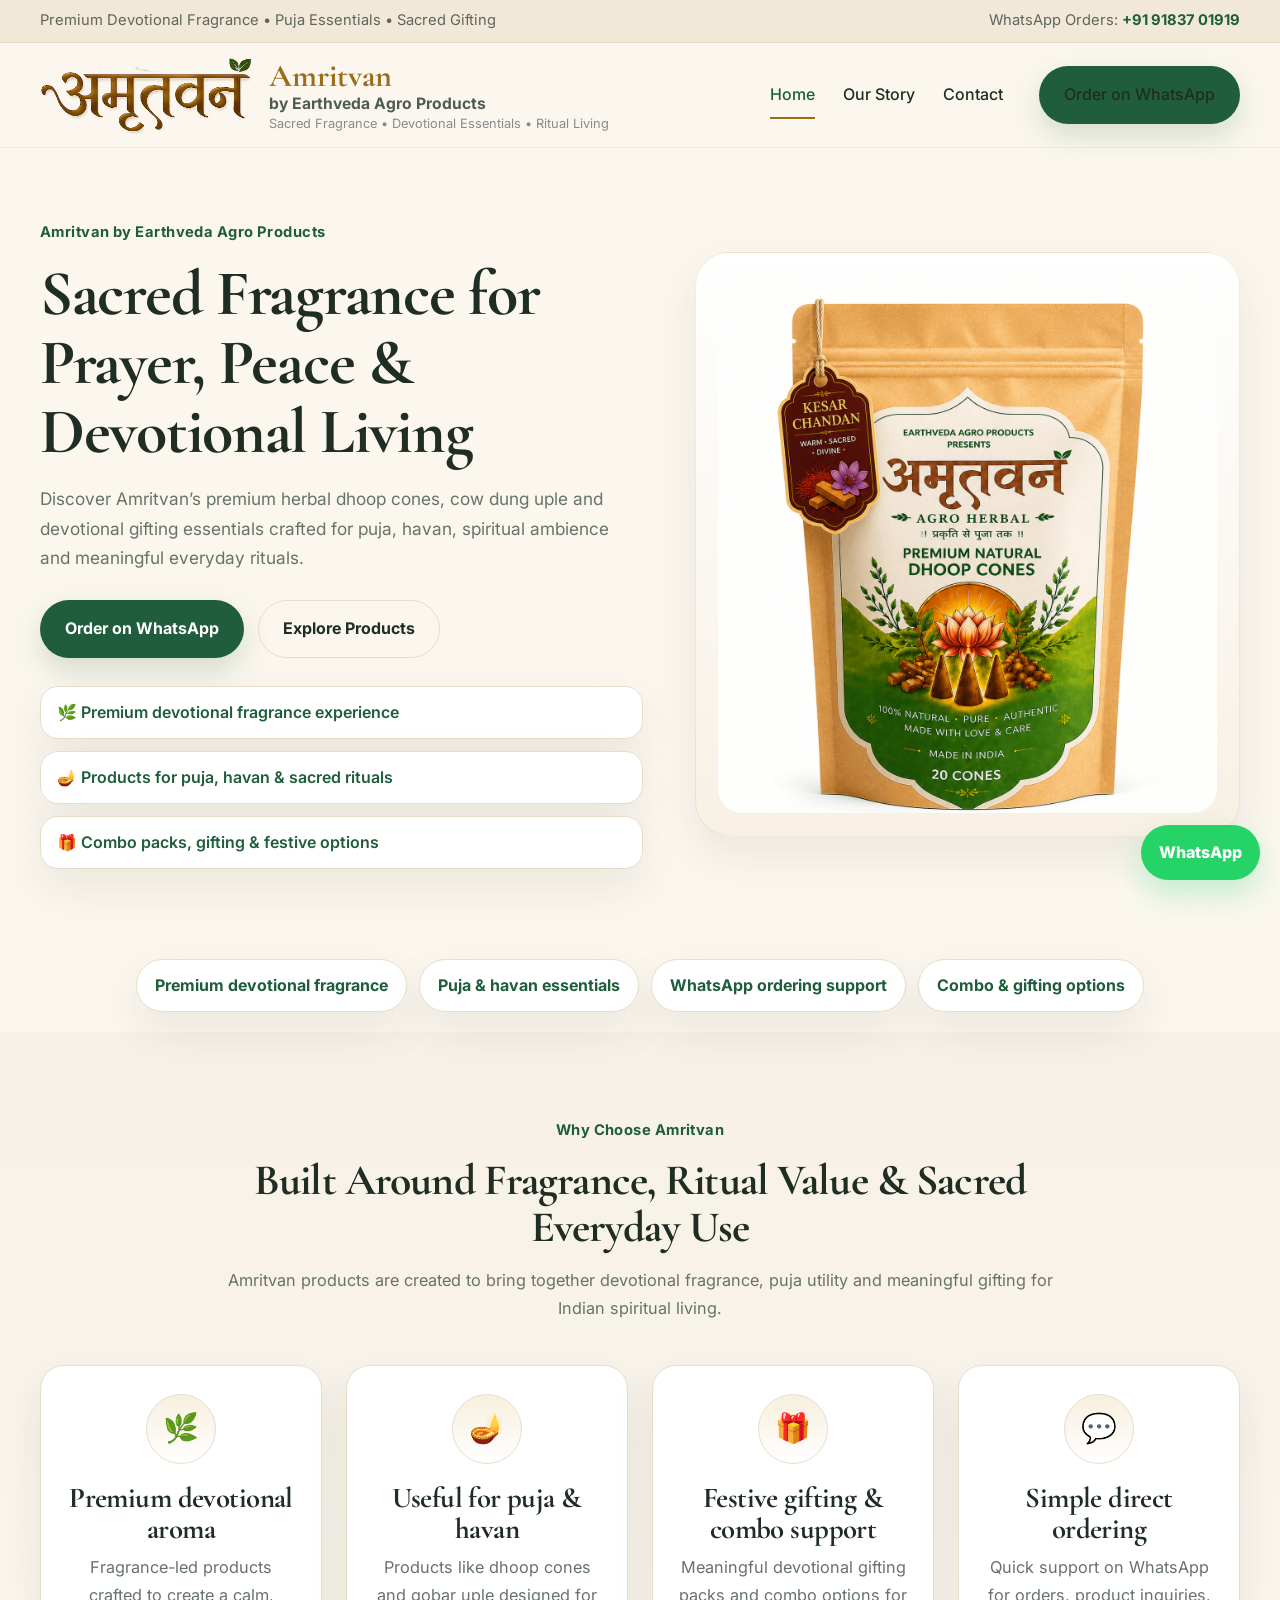
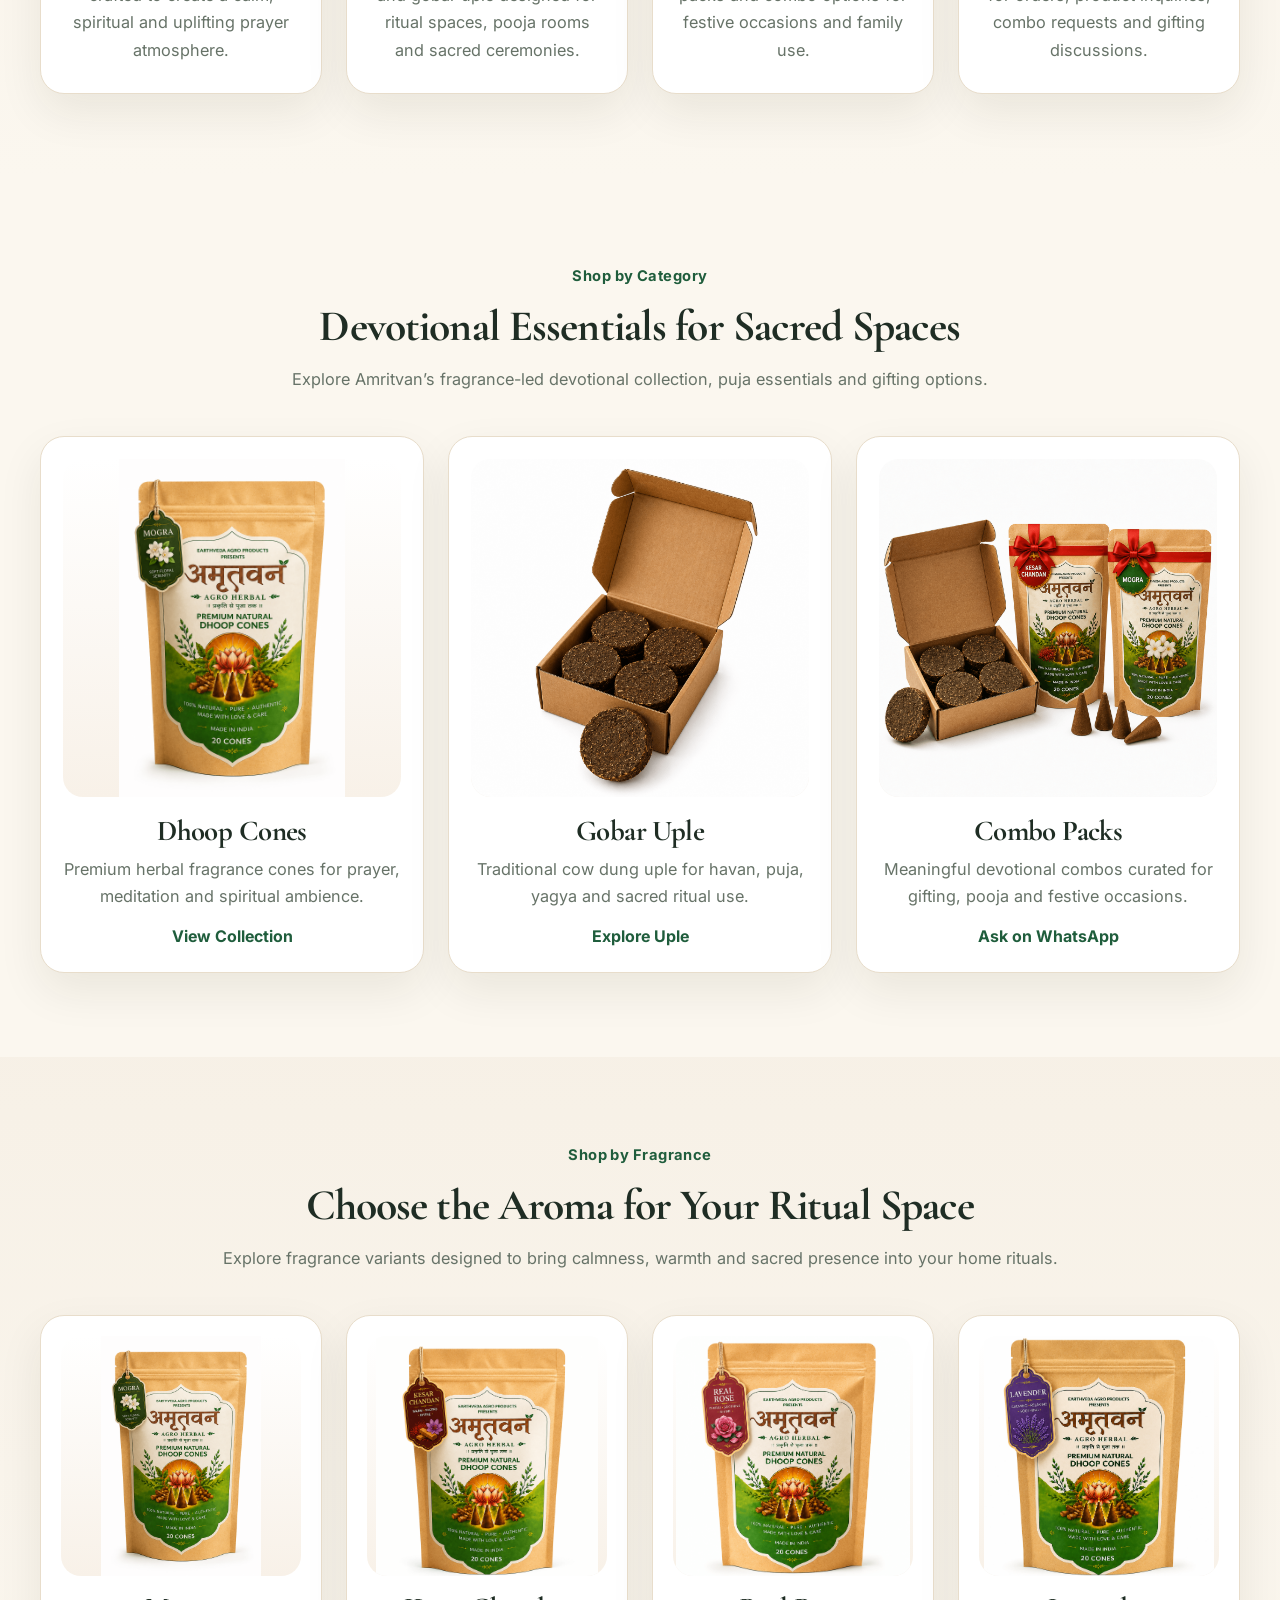
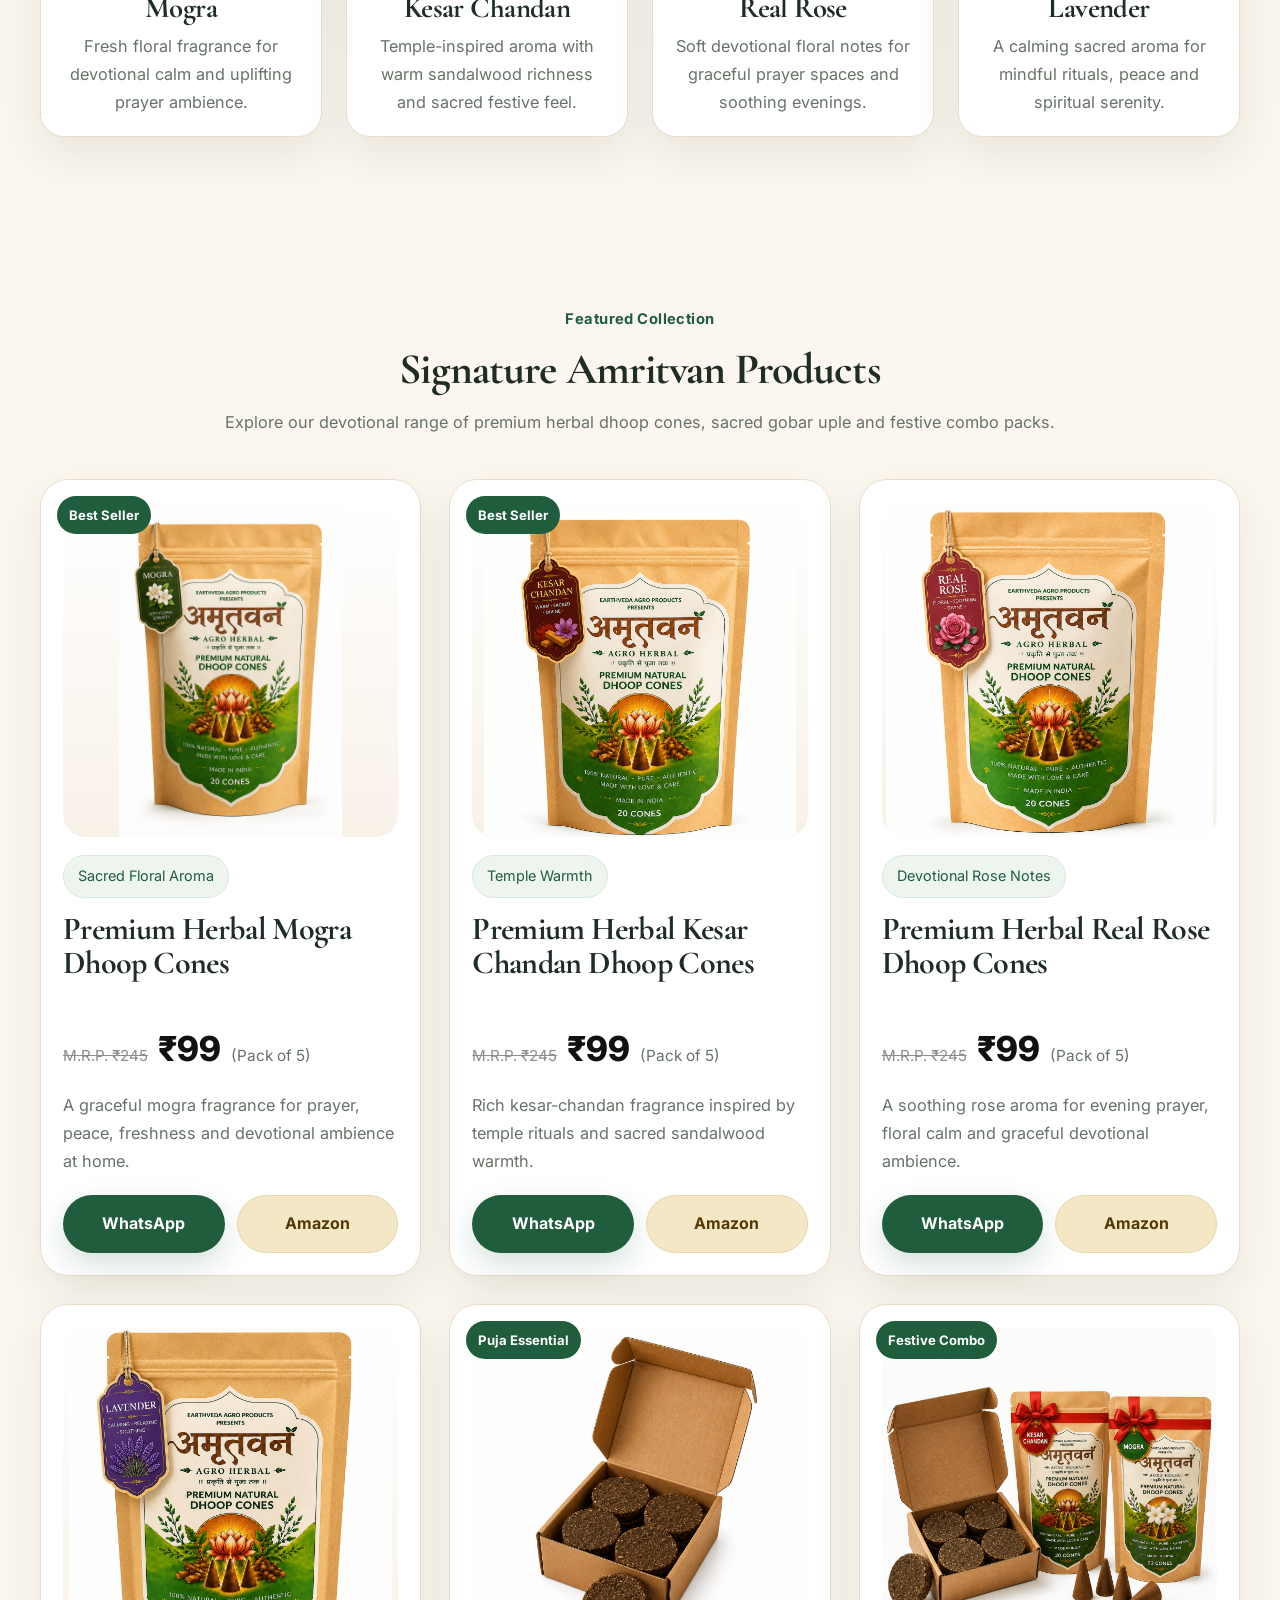
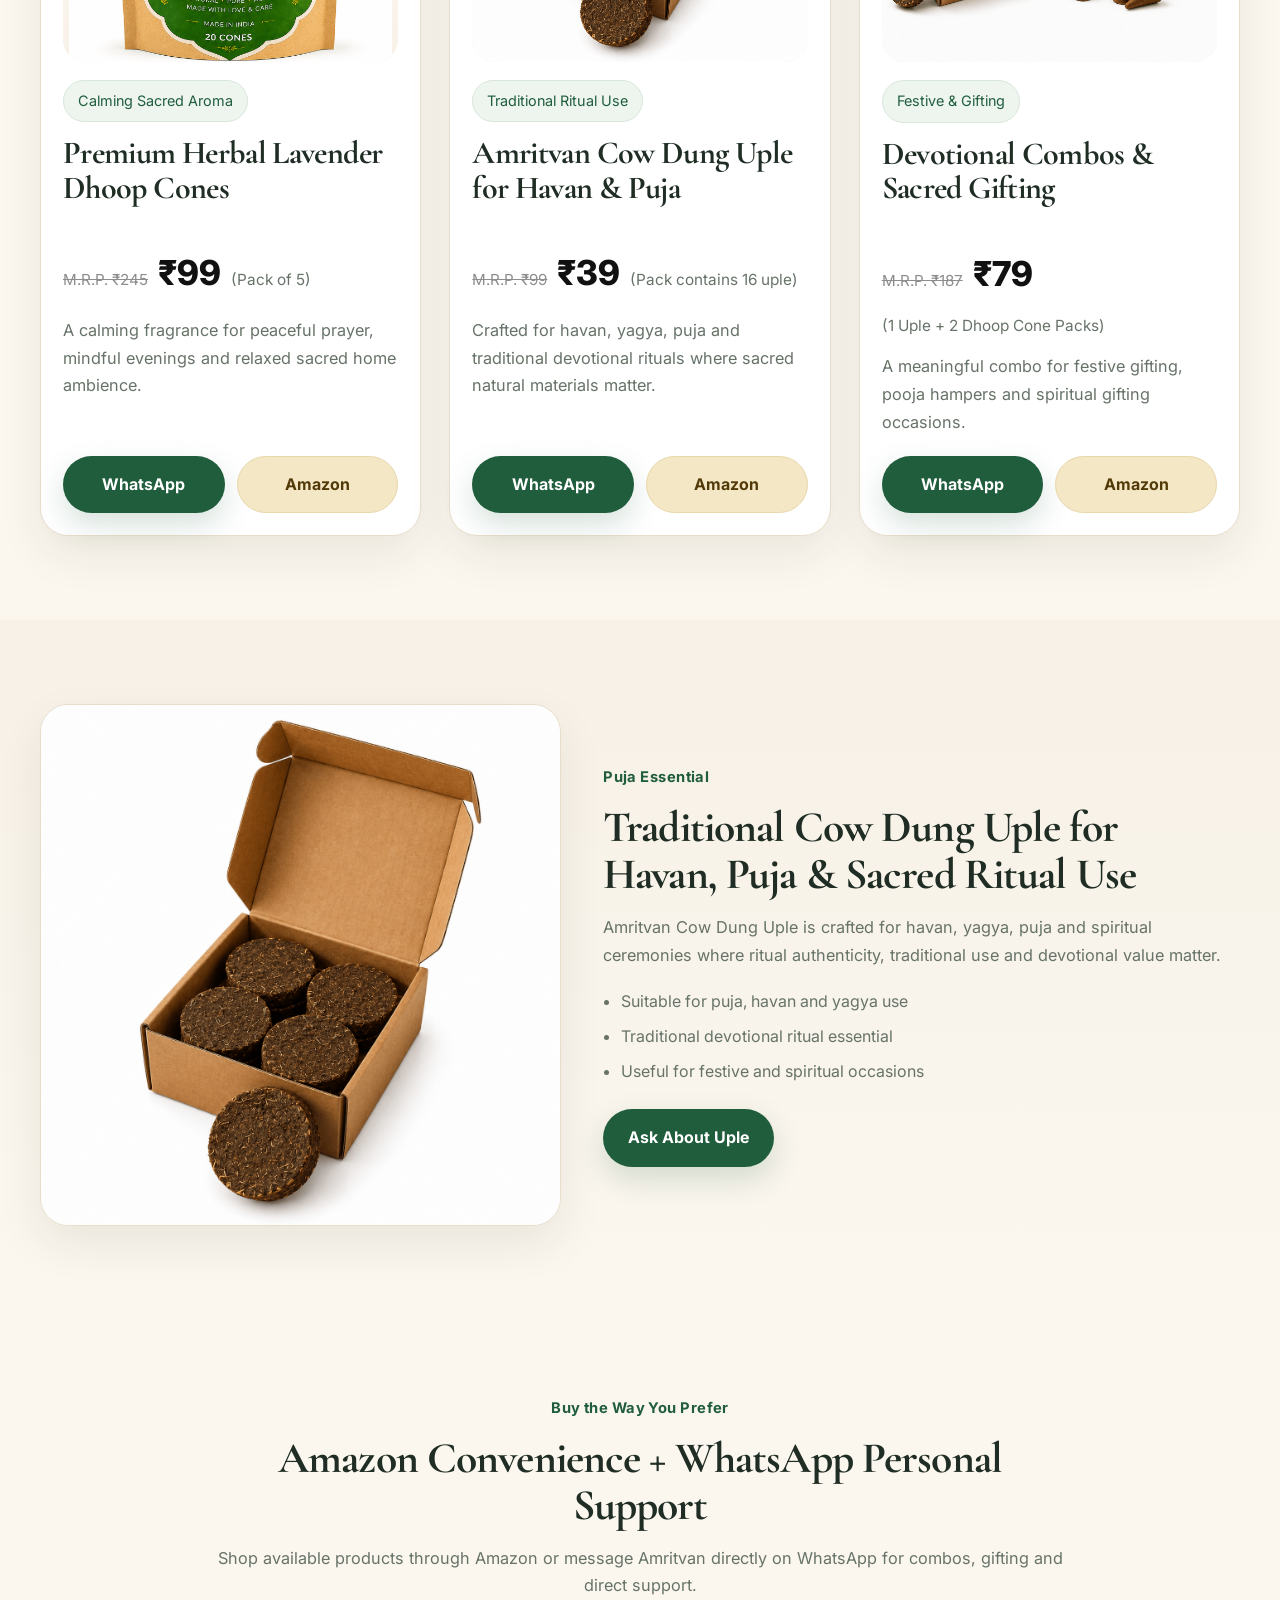
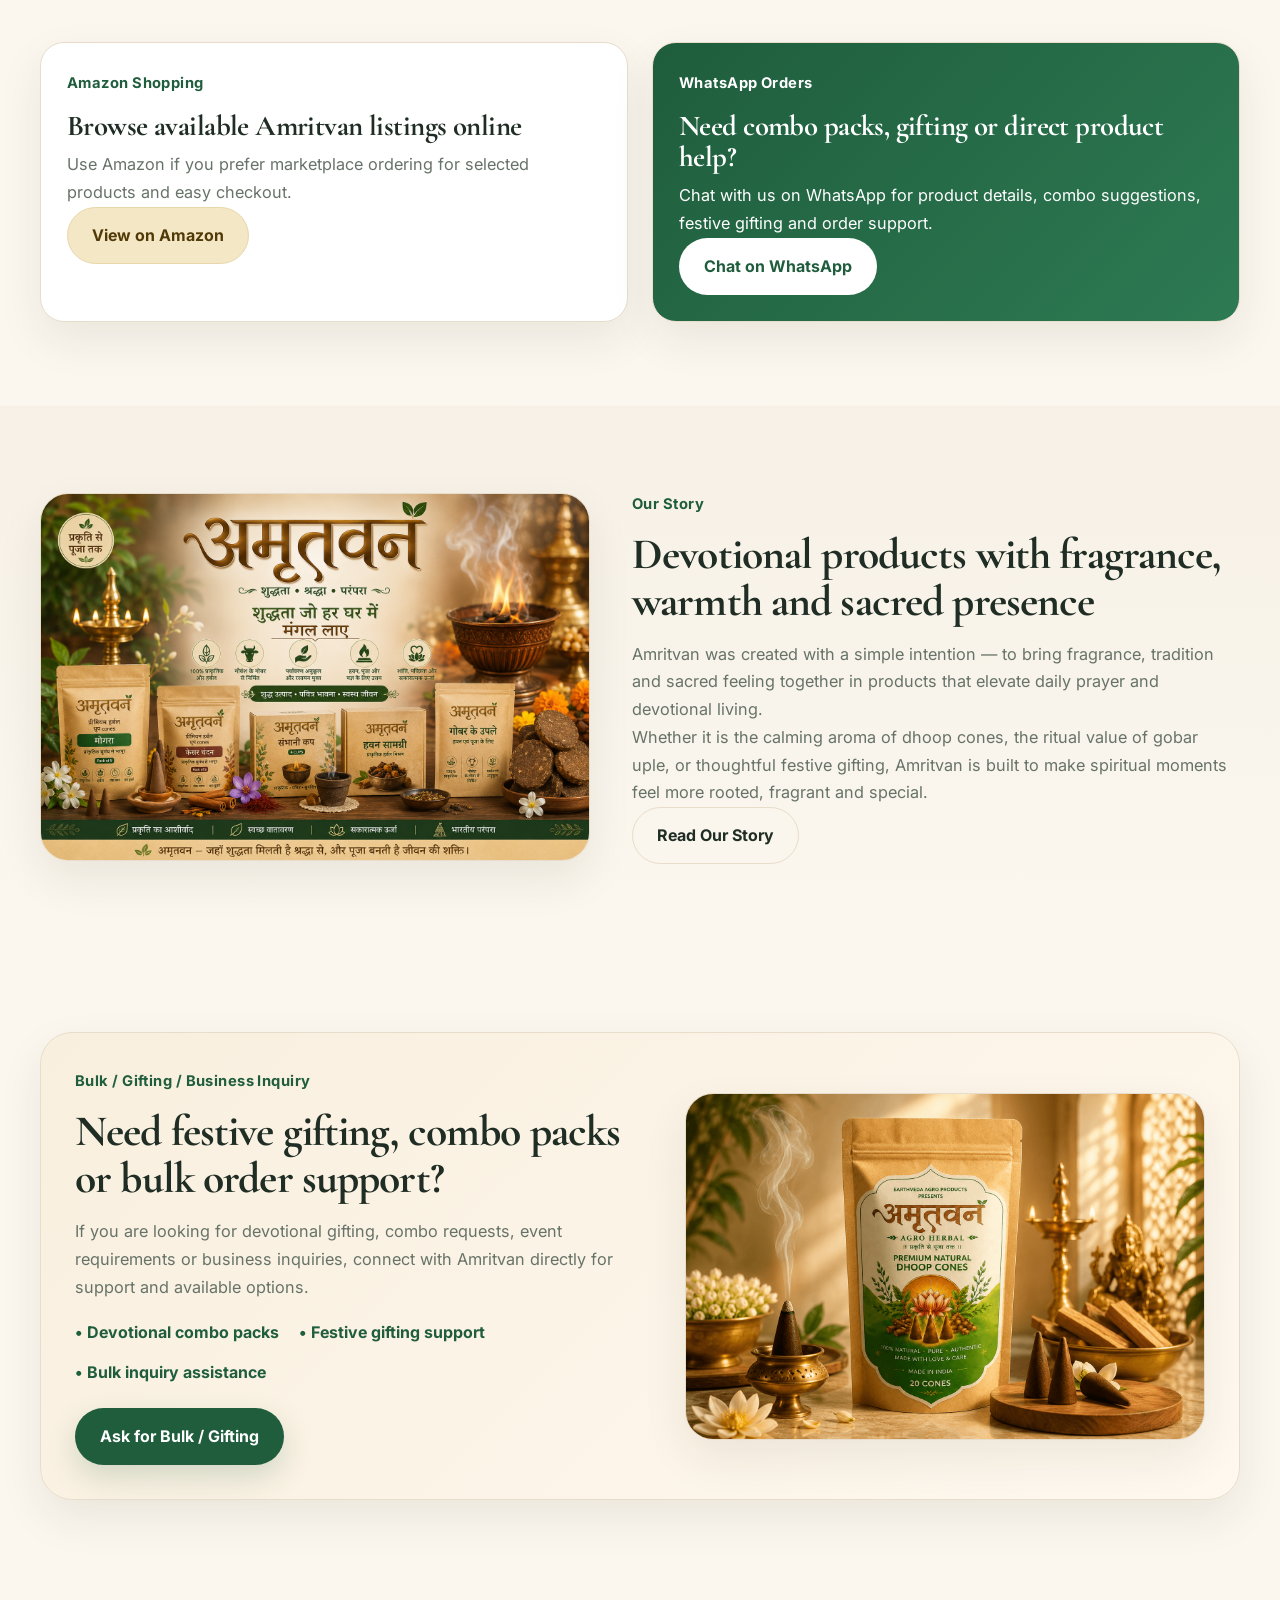
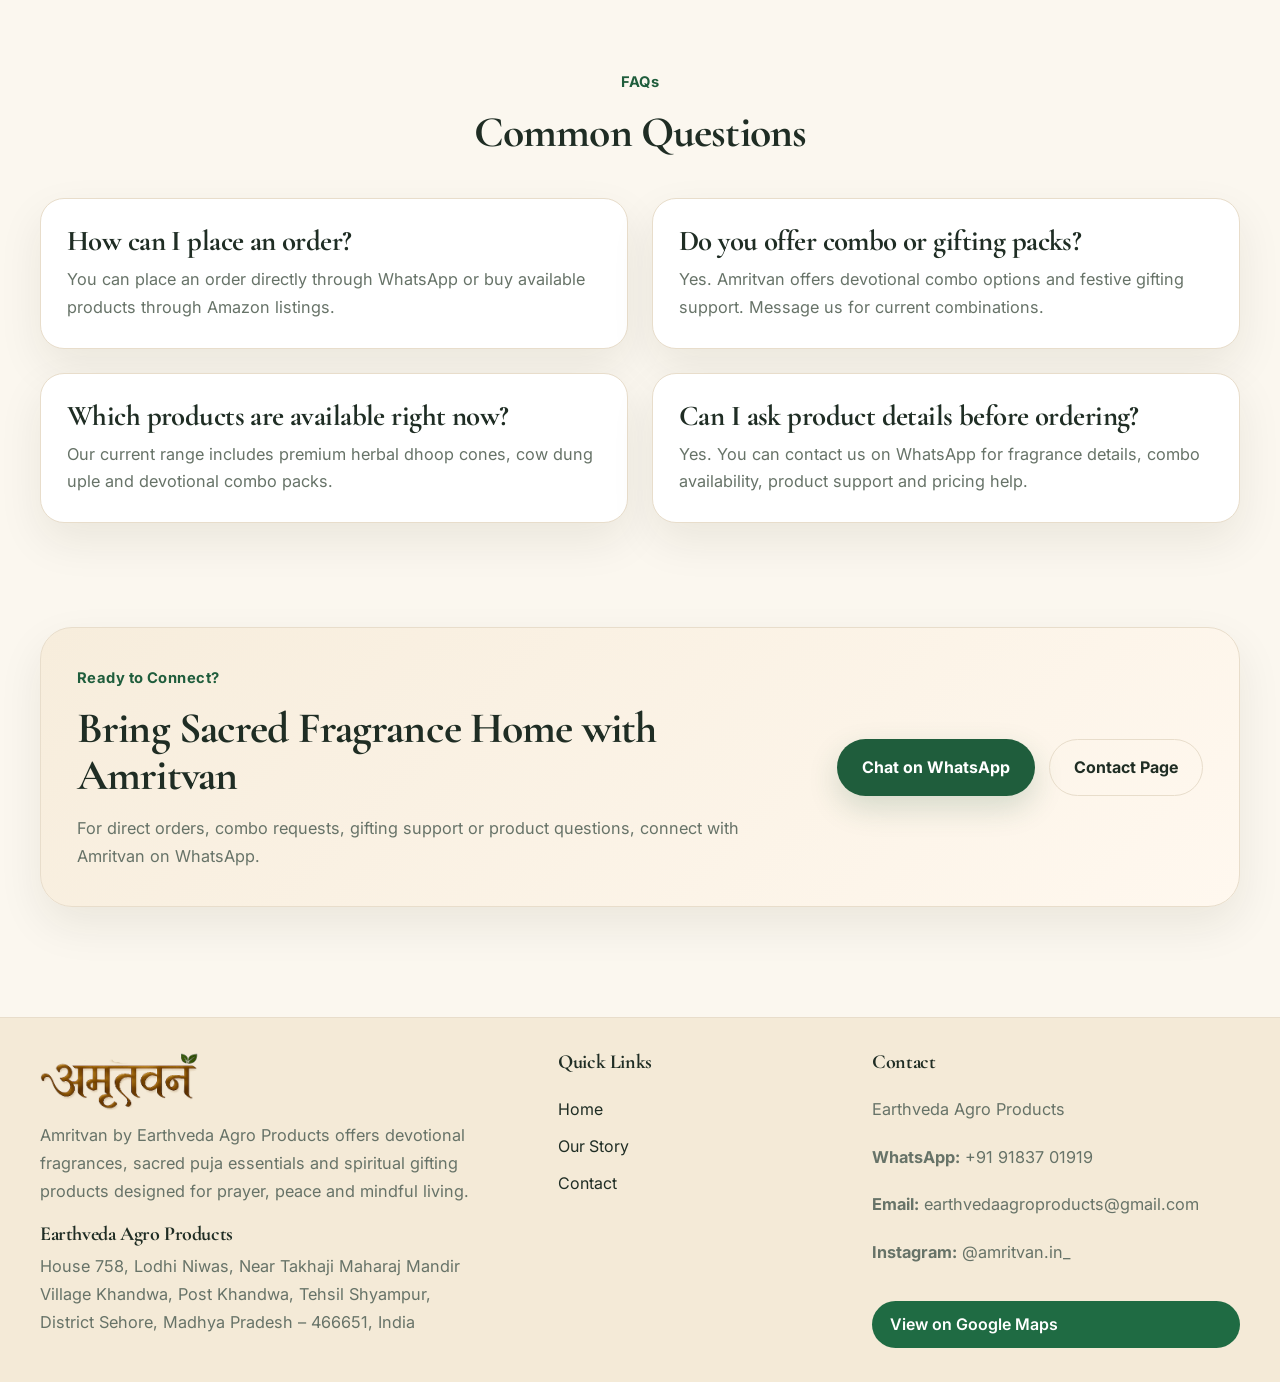
==== commit 09e4f7bd: "Update index.html" ====
--- a/index.html
+++ b/index.html
@@ -245,7 +245,7 @@
             <h3>Premium Herbal Mogra Dhoop Cones</h3>
             <div class="price-row">
               <span class="mrp">M.R.P. ₹245</span>
-              <span class="price">₹149</span>
+              <span class="price">₹99</span>
               <span class="pack">(Pack of 5)</span>
             </div>
             <p>A graceful mogra fragrance for prayer, peace, freshness and devotional ambience at home.</p>
@@ -264,7 +264,7 @@
             <h3>Premium Herbal Kesar Chandan Dhoop Cones</h3>
             <div class="price-row">
               <span class="mrp">M.R.P. ₹245</span>
-              <span class="price">₹149</span>
+              <span class="price">₹99</span>
               <span class="pack">(Pack of 5)</span>
             </div>
             <p>Rich kesar-chandan fragrance inspired by temple rituals and sacred sandalwood warmth.</p>
@@ -282,7 +282,7 @@
             <h3>Premium Herbal Real Rose Dhoop Cones</h3>
             <div class="price-row">
               <span class="mrp">M.R.P. ₹245</span>
-              <span class="price">₹149</span>
+              <span class="price">₹99</span>
               <span class="pack">(Pack of 5)</span>
             </div>
             <p>A soothing rose aroma for evening prayer, floral calm and graceful devotional ambience.</p>
@@ -300,7 +300,7 @@
             <h3>Premium Herbal Lavender Dhoop Cones</h3>
             <div class="price-row">
               <span class="mrp">M.R.P. ₹245</span>
-              <span class="price">₹149</span>
+              <span class="price">₹99</span>
               <span class="pack">(Pack of 5)</span>
             </div>
             <p>A calming fragrance for peaceful prayer, mindful evenings and relaxed sacred home ambience.</p>
@@ -319,7 +319,7 @@
             <h3>Amritvan Cow Dung Uple for Havan &amp; Puja</h3>
             <div class="price-row">
               <span class="mrp">M.R.P. ₹99</span>
-              <span class="price">₹79</span>
+              <span class="price">₹39</span>
               <span class="pack">(Pack contains 16 uple)</span>
             </div>
             <p>Crafted for havan, yagya, puja and traditional devotional rituals where sacred natural materials matter.</p>
@@ -338,7 +338,7 @@
             <h3>Devotional Combos & Sacred Gifting</h3>
             <div class="price-row">
               <span class="mrp">M.R.P. ₹187</span>
-              <span class="price">₹99</span>
+              <span class="price">₹79</span>
               <span class="pack">(1 Uple + 2 Dhoop Cone Packs)</span>
             </div>
             <p>A meaningful combo for festive gifting, pooja hampers and spiritual gifting occasions.</p>
--- a/style.css
+++ b/style.css
@@ -1,41 +1,20 @@
-/* =========================================================
-   AMRITVAN – LIGHT LUXURY DEVOTIONAL BRAND WEBSITE
-   PHASE 1 – BASE STYLES
-   ========================================================= */
-
-/* ---------- Google Fonts ---------- */
-@import url('https://fonts.googleapis.com/css2?family=Cormorant+Garamond:wght@500;600;700&family=Inter:wght@400;500;600;700&display=swap');
-
-/* ---------- Root Variables ---------- */
 :root {
-  --bg: #fffdf9;
-  --bg-soft: #fff8f0;
-  --bg-cream: #f9f1e6;
-  --surface: #ffffff;
-
-  --primary: #1f4d36;        /* deep devotional green */
-  --primary-dark: #173b2a;
-  --secondary: #c9a15c;      /* muted luxury gold */
-  --secondary-soft: #ead7b2;
-
-  --text: #243128;
-  --muted: #6d726c;
-  --line: rgba(31, 77, 54, 0.10);
-
-  --success: #2f7a53;
-  --shadow-sm: 0 10px 24px rgba(0, 0, 0, 0.04);
-  --shadow-md: 0 18px 44px rgba(0, 0, 0, 0.06);
-  --shadow-lg: 0 28px 70px rgba(0, 0, 0, 0.08);
-
-  --radius-sm: 14px;
+  --bg: #fbf7ef;
+  --bg-soft: #f5eee3;
+  --card: #ffffff;
+  --text: #1f2d24;
+  --muted: #677368;
+  --green: #1f5d3c;
+  --green-dark: #17462d;
+  --gold: #9b6c1c;
+  --line: #e8ddcb;
+  --shadow: 0 18px 45px rgba(41, 34, 18, 0.08);
+  --radius: 28px;
   --radius-md: 22px;
-  --radius-lg: 32px;
-
-  --container: 1240px;
-  --transition: all 0.3s ease;
-}
-
-/* ---------- Reset ---------- */
+  --radius-sm: 16px;
+  --container: 1200px;
+}
+
 * {
   margin: 0;
   padding: 0;
@@ -49,2140 +28,986 @@
 body {
   background: var(--bg);
   color: var(--text);
-  font-family: 'Inter', sans-serif;
-  font-size: 16px;
-  line-height: 1.75;
-  -webkit-font-smoothing: antialiased;
-  text-rendering: optimizeLegibility;
+  font-family: "Inter", sans-serif;
+  line-height: 1.7;
 }
 
 img {
+  display: block;
   max-width: 100%;
-  display: block;
 }
 
 a {
+  text-decoration: none;
   color: inherit;
-  text-decoration: none;
-  transition: var(--transition);
-}
-
-ul {
-  list-style: none;
-}
-
-button,
-input,
-textarea,
-select {
-  font: inherit;
-}
-
-button {
-  border: none;
-  background: none;
-  cursor: pointer;
-}
-
-/* ---------- Layout ---------- */
+}
+
 .container {
-  width: min(100% - 40px, var(--container));
+  width: min(var(--container), calc(100% - 32px));
   margin: 0 auto;
 }
 
+.narrow {
+  max-width: 860px;
+}
+
+.center {
+  text-align: center;
+}
+
 .section {
-  padding: 88px 0;
-}
-
-.section-soft {
-  background: var(--bg-soft);
-}
-
-.section-cream {
-  background: var(--bg-cream);
-}
-
-/* ---------- Typography ---------- */
-h1, h2, h3, h4, h5 {
-  font-family: 'Cormorant Garamond', serif;
+  padding: 84px 0;
+}
+
+.section-tight {
+  padding-top: 20px;
+  padding-bottom: 20px;
+}
+
+.section-last {
+  padding-top: 20px;
+  padding-bottom: 110px;
+}
+
+.soft-section {
+  background: linear-gradient(180deg, rgba(245, 238, 227, 0.72), rgba(251, 247, 239, 0.95));
+}
+
+h1, h2, h3, h4 {
+  font-family: "Cormorant Garamond", serif;
+  line-height: 1.08;
+  letter-spacing: -0.02em;
   color: var(--text);
-  line-height: 1.1;
-  font-weight: 600;
-}
-
-.display-title {
-  font-size: clamp(42px, 5vw, 72px);
-  letter-spacing: -0.4px;
-}
-
-.section-title {
-  font-size: clamp(30px, 4vw, 48px);
+}
+
+h1 {
+  font-size: clamp(2.6rem, 5vw, 4.8rem);
+  margin-bottom: 18px;
+}
+
+h2 {
+  font-size: clamp(2rem, 3.4vw, 3.2rem);
   margin-bottom: 16px;
 }
 
-.section-text {
+h3 {
+  font-size: 1.8rem;
+  margin-bottom: 10px;
+}
+
+h4 {
+  font-size: 1.25rem;
+  margin-bottom: 12px;
+}
+
+p {
   color: var(--muted);
-  max-width: 760px;
-  font-size: 16px;
-  line-height: 1.9;
+  font-size: 1.02rem;
 }
 
 .eyebrow {
-  display: inline-flex;
-  align-items: center;
-  gap: 8px;
-  padding: 8px 14px;
-  border-radius: 999px;
-  background: rgba(31, 77, 54, 0.07);
-  border: 1px solid rgba(31, 77, 54, 0.10);
-  color: var(--primary);
-  font-size: 13px;
-  font-weight: 600;
-  margin-bottom: 16px;
-}
-
-/* ---------- Buttons ---------- */
-.btn {
-  display: inline-flex;
-  align-items: center;
-  justify-content: center;
-  gap: 10px;
-  min-height: 48px;
-  padding: 13px 24px;
-  border-radius: 999px;
-  font-weight: 600;
-  font-size: 15px;
-  transition: var(--transition);
-  white-space: nowrap;
-}
-
-.btn-primary {
-  background: var(--primary);
-  color: #fff;
-  box-shadow: 0 12px 28px rgba(31, 77, 54, 0.16);
-}
-
-.btn-primary:hover {
-  background: var(--primary-dark);
-  transform: translateY(-1px);
-}
-
-.btn-outline {
-  border: 1px solid rgba(31, 77, 54, 0.16);
-  color: var(--primary);
-  background: rgba(255, 255, 255, 0.72);
-}
-
-.btn-outline:hover {
-  border-color: var(--primary);
-  background: #fff;
-}
-
-.text-link {
-  color: var(--primary);
-  font-weight: 600;
-}
-
-.text-link:hover {
-  color: var(--primary-dark);
-}
-
-/* ---------- Cards ---------- */
-.card {
-  background: var(--surface);
-  border: 1px solid var(--line);
-  border-radius: var(--radius-md);
-  box-shadow: var(--shadow-sm);
-}
-
-.card-lg {
-  border-radius: var(--radius-lg);
-  box-shadow: var(--shadow-md);
-}
-
-/* =========================================================
-   HEADER
-   ========================================================= */
+  display: inline-block;
+  color: var(--green);
+  font-weight: 700;
+  font-size: 0.92rem;
+  letter-spacing: 0.03em;
+  margin-bottom: 14px;
+}
+
+/* TOPBAR */
+.topbar {
+  background: #f2e8d7;
+  border-bottom: 1px solid rgba(155, 108, 28, 0.1);
+  font-size: 0.92rem;
+}
+
+.topbar-wrap {
+  min-height: 42px;
+  display: flex;
+  align-items: center;
+  justify-content: space-between;
+  gap: 16px;
+  color: #5d655e;
+}
+
+.topbar a {
+  color: var(--green);
+  font-weight: 700;
+}
+
+/* HEADER */
 .site-header {
   position: sticky;
   top: 0;
-  z-index: 999;
-  background: rgba(255, 252, 247, 0.94);
-  backdrop-filter: blur(14px);
-  border-bottom: 1px solid var(--line);
-}
-
-.header-inner {
+  z-index: 1000;
+  background: rgba(251, 247, 239, 0.95);
+  backdrop-filter: blur(12px);
+  border-bottom: 1px solid rgba(155, 108, 28, 0.08);
+}
+
+.nav-wrap {
+  min-height: 104px;
   display: flex;
   align-items: center;
   justify-content: space-between;
+  gap: 18px;
+}
+
+.brand {
+  display: flex;
+  align-items: center;
+  gap: 14px;
+}
+
+.brand-logo {
+  height: 78px;
+  width: auto;
+}
+
+.brand-text {
+  display: flex;
+  flex-direction: column;
+  line-height: 1.15;
+}
+
+.brand-title {
+  font-family: "Cormorant Garamond", serif;
+  font-size: 2rem;
+  color: var(--gold);
+  font-weight: 700;
+}
+
+.brand-company {
+  font-size: 0.98rem;
+  font-weight: 700;
+  color: #4f5b52;
+}
+
+.brand-tagline {
+  font-size: 0.8rem;
+  color: #8a8a8a;
+  margin-top: 4px;
+}
+
+.nav {
+  display: flex;
+  align-items: center;
   gap: 28px;
-  min-height: 92px;
-  padding: 10px 0;
-}
-
-/* Brand */
-.brand {
-  display: flex;
-  align-items: center;
-  gap: 12px;
-  flex-shrink: 0;
-}
-
-.brand-logo {
-  display: block;
-  height: 72px;
-  width: auto;
-  max-width: 260px;
-  object-fit: contain;
-}
-
-.brand-copy {
-  display: flex;
-  flex-direction: column;
-  justify-content: center;
-}
-
-.brand-line {
-  font-size: 12px;
-  color: #7c766d;
-  letter-spacing: 0.2px;
-  white-space: nowrap;
-}
-
-/* Nav */
-.nav {
-  display: flex;
-  align-items: center;
-  gap: 28px;
 }
 
 .nav a {
-  position: relative;
-  font-size: 15px;
   font-weight: 500;
   color: var(--text);
-  line-height: 1;
-}
-
-.nav a:not(.nav-cta)::after {
+  position: relative;
+}
+
+.nav a.active {
+  color: var(--green);
+}
+
+.nav a.active::after {
   content: "";
   position: absolute;
   left: 0;
-  bottom: -8px;
-  width: 0;
-  height: 1.5px;
-  background: var(--secondary);
-  transition: width 0.3s ease;
-}
-
-.nav a:hover,
-.nav a.active {
-  color: var(--primary);
-}
-
-.nav a:hover::after,
-.nav a.active::after {
-  width: 100%;
-}
-
-.nav-cta {
-   padding: 13px 22px;
-  border-radius: 999px;
-  white-space: nowrap;
-  font-size: 14px;
-  line-height: 1;
-
-  background: var(--primary);
-  color: #ffffff !important;
-  box-shadow: 0 12px 28px rgba(31, 77, 54, 0.16);
-}
-
-.nav-cta:hover {
-  background: var(--primary-dark);
-  color: #ffffff !important;
-}
-/* Mobile toggle */
-.menu-toggle {
-  display: none;
-  width: 44px;
-  height: 44px;
-  border-radius: 12px;
-  background: var(--bg-cream);
-  padding: 9px;
-  flex-shrink: 0;
-}
-
-.menu-toggle span {
-  display: block;
+  bottom: -10px;
   width: 100%;
   height: 2px;
-  background: var(--primary);
-  margin: 5px 0;
-  transition: var(--transition);
-}
-
-/* =========================================================
-   PAGE PLACEHOLDER BLOCKS (for structure now)
-   ========================================================= */
-.page-shell {
-  padding: 72px 0 88px;
-}
-
-.page-shell-grid {
-  display: grid;
-  grid-template-columns: 1.15fr 0.85fr;
+  background: var(--gold);
+}
+
+.nav-btn {
+  margin-left: 8px;
+}
+
+.mobile-toggle {
+  display: none;
+  border: none;
+  background: transparent;
+  font-size: 1.7rem;
+  cursor: pointer;
+  color: var(--text);
+}
+
+/* BUTTONS */
+.btn {
+  display: inline-flex;
+  align-items: center;
+  justify-content: center;
+  border-radius: 999px;
+  padding: 14px 24px;
+  font-weight: 700;
+  transition: 0.25s ease;
+  border: 1px solid transparent;
+}
+
+.btn:hover {
+  transform: translateY(-2px);
+}
+
+.btn-primary {
+  background: var(--green);
+  color: #fff;
+  box-shadow: 0 12px 30px rgba(31, 93, 60, 0.18);
+}
+
+.btn-primary:hover {
+  background: var(--green-dark);
+}
+
+.btn-secondary {
+  background: transparent;
+  border-color: var(--line);
+  color: var(--text);
+}
+
+.btn-secondary:hover {
+  background: #fff;
+}
+
+.btn-amazon {
+  background: #f4e7c6;
+  color: #513a07;
+  border-color: #e8d7aa;
+}
+
+.btn-amazon:hover {
+  background: #efdcae;
+}
+
+.btn-light {
+  background: #fff;
+  color: var(--green);
+}
+
+.btn-light:hover {
+  background: #f6f6f6;
+}
+
+/* HERO */
+.hero {
+  padding-top: 70px;
+  padding-bottom: 70px;
+}
+
+.hero-grid {
+  display: grid;
+  grid-template-columns: 1.05fr 0.95fr;
+  gap: 52px;
+  align-items: center;
+}
+
+.hero-text {
+  max-width: 650px;
+  font-size: 1.08rem;
+}
+
+.hero-actions {
+  display: flex;
+  flex-wrap: wrap;
+  gap: 14px;
+  margin-top: 28px;
+}
+
+.hero-points {
+  display: grid;
+  gap: 12px;
+  margin-top: 28px;
+}
+
+.hero-point {
+  background: #fff;
+  border: 1px solid var(--line);
+  border-radius: 18px;
+  padding: 12px 16px;
+  box-shadow: var(--shadow);
+  color: var(--green);
+  font-weight: 600;
+}
+
+.hero-image-card {
+  background: linear-gradient(180deg, #fff, #f8f0e4);
+  border: 1px solid rgba(155, 108, 28, 0.12);
+  border-radius: 34px;
+  padding: 22px;
+  box-shadow: var(--shadow);
+}
+
+.hero-image-card img {
+  border-radius: 24px;
+}
+
+/* TRUST STRIP */
+.trust-strip {
+  display: flex;
+  flex-wrap: wrap;
+  gap: 12px;
+  justify-content: center;
+}
+
+.trust-pill {
+  background: #fff;
+  border: 1px solid var(--line);
+  padding: 12px 18px;
+  border-radius: 999px;
+  font-weight: 700;
+  color: var(--green);
+  box-shadow: var(--shadow);
+}
+
+/* VALUE GRID */
+.value-grid {
+  display: grid;
+  grid-template-columns: repeat(4, 1fr);
+  gap: 24px;
+}
+
+.value-card {
+  background: #fff;
+  border: 1px solid var(--line);
+  border-radius: 24px;
+  padding: 28px 22px;
+  box-shadow: var(--shadow);
+  text-align: center;
+}
+
+.value-icon {
+  width: 70px;
+  height: 70px;
+  margin: 0 auto 18px;
+  border-radius: 50%;
+  background: linear-gradient(180deg, #f8efde, #fff);
+  display: flex;
+  align-items: center;
+  justify-content: center;
+  font-size: 1.8rem;
+  border: 1px solid var(--line);
+}
+
+/* CATEGORY */
+.section-head {
+  max-width: 850px;
+  margin: 0 auto 42px;
+}
+
+.category-grid {
+  display: grid;
+  grid-template-columns: repeat(3, 1fr);
+  gap: 24px;
+}
+
+.category-card {
+  background: #fff;
+  border: 1px solid var(--line);
+  border-radius: 24px;
+  padding: 22px;
+  text-align: center;
+  box-shadow: var(--shadow);
+}
+
+.category-image {
+  aspect-ratio: 1 / 1;
+  background: linear-gradient(180deg, #fff, #f8f1e8);
+  border-radius: 20px;
+  overflow: hidden;
+  margin-bottom: 18px;
+  display: flex;
+  align-items: center;
+  justify-content: center;
+}
+
+.category-image img {
+  width: 100%;
+  height: 100%;
+  object-fit: contain;
+}
+
+.category-link {
+  display: inline-block;
+  margin-top: 12px;
+  color: var(--green);
+  font-weight: 700;
+}
+
+/* FRAGRANCE */
+.fragrance-grid {
+  display: grid;
+  grid-template-columns: repeat(4, 1fr);
+  gap: 24px;
+}
+
+.fragrance-card {
+  background: #fff;
+  border: 1px solid var(--line);
+  border-radius: 24px;
+  padding: 20px;
+  text-align: center;
+  box-shadow: var(--shadow);
+}
+
+.fragrance-image {
+  aspect-ratio: 1 / 1;
+  background: linear-gradient(180deg, #fff, #f8f1e8);
+  border-radius: 20px;
+  overflow: hidden;
+  margin-bottom: 16px;
+  display: flex;
+  align-items: center;
+  justify-content: center;
+}
+
+.fragrance-image img {
+  width: 100%;
+  height: 100%;
+  object-fit: contain;
+}
+
+/* PRODUCTS */
+.product-grid {
+  display: grid;
+  grid-template-columns: repeat(3, 1fr);
   gap: 28px;
-  align-items: stretch;
-}
-
-.shell-card {
-  background: linear-gradient(180deg, #fffdf9 0%, #fff8ef 100%);
+}
+
+.product-card {
+  position: relative;
+  background: var(--card);
+  border: 1px solid var(--line);
+  border-radius: 28px;
+  padding: 22px;
+  box-shadow: var(--shadow);
+  display: flex;
+  flex-direction: column;
+}
+
+.product-card:hover {
+  transform: translateY(-4px);
+  transition: 0.25s ease;
+}
+
+.product-badge {
+  position: absolute;
+  top: 16px;
+  left: 16px;
+  z-index: 2;
+  background: var(--green);
+  color: #fff;
+  font-size: 0.82rem;
+  font-weight: 700;
+  padding: 8px 12px;
+  border-radius: 999px;
+}
+
+.product-image {
+  aspect-ratio: 1 / 1;
+  background: linear-gradient(180deg, #fff, #f8f1e8);
+  border-radius: 22px;
+  overflow: hidden;
+  display: flex;
+  align-items: center;
+  justify-content: center;
+  margin-bottom: 18px;
+}
+
+.product-image img {
+  width: 100%;
+  height: 100%;
+  object-fit: contain;
+}
+
+.tag-pill {
+  display: inline-flex;
+  width: fit-content;
+  align-items: center;
+  padding: 8px 14px;
+  border-radius: 999px;
+  background: #eef5ef;
+  border: 1px solid #d8e7dc;
+  color: var(--green);
+  font-size: 0.9rem;
+  margin-bottom: 14px;
+}
+
+.product-card h3 {
+  font-size: 2rem;
+  min-height: 86px;
+}
+
+.price-row {
+  display: flex;
+  align-items: baseline;
+  flex-wrap: wrap;
+  gap: 10px;
+  margin: 12px 0 14px;
+}
+
+.mrp {
+  color: #8d8d8d;
+  text-decoration: line-through;
+  font-size: 0.95rem;
+}
+
+.price {
+  font-size: 2.15rem;
+  font-weight: 800;
+  color: #111;
+}
+
+.pack {
+  color: var(--muted);
+  font-size: 0.96rem;
+}
+
+.product-card p {
+  margin-bottom: 20px;
+}
+
+.card-actions {
+  margin-top: auto;
+}
+
+.two-btn {
+  display: grid;
+  grid-template-columns: 1fr 1fr;
+  gap: 12px;
+}
+
+/* COMMON CARD */
+.faq-card,
+.contact-card,
+.dual-cta-card {
+  background: #fff;
+  border: 1px solid var(--line);
+  border-radius: 24px;
+  padding: 26px;
+  box-shadow: var(--shadow);
+}
+
+/* FEATURE */
+.feature-grid {
+  display: grid;
+  grid-template-columns: 0.9fr 1.1fr;
+  gap: 42px;
+  align-items: center;
+}
+
+.feature-image img {
+  width: 100%;
+  border-radius: 28px;
+  border: 1px solid var(--line);
+  box-shadow: var(--shadow);
+}
+
+.feature-list {
+  margin: 18px 0 24px;
+  padding-left: 18px;
+  color: var(--muted);
+}
+
+.feature-list li {
+  margin-bottom: 8px;
+}
+
+/* DUAL CTA */
+.dual-cta-grid {
+  display: grid;
+  grid-template-columns: repeat(2, 1fr);
+  gap: 24px;
+}
+
+.green-card {
+  background: linear-gradient(135deg, var(--green), #2d7a53);
+  color: #fff;
+}
+
+.green-card h3,
+.green-card .eyebrow,
+.green-card p {
+  color: #fff;
+}
+
+/* STORY */
+.story-grid {
+  display: grid;
+  grid-template-columns: 0.95fr 1.05fr;
+  gap: 42px;
+  align-items: center;
+}
+
+.story-image img,
+.contact-image-card img,
+.bulk-image img {
+  width: 100%;
+  border-radius: 28px;
+  border: 1px solid var(--line);
+  box-shadow: var(--shadow);
+}
+
+/* BULK */
+.bulk-banner {
+  display: grid;
+  grid-template-columns: 1.05fr 0.95fr;
+  gap: 36px;
+  align-items: center;
+  background: linear-gradient(135deg, #f8efde, #fff8ef);
   border: 1px solid var(--line);
   border-radius: 32px;
-  box-shadow: var(--shadow-md);
   padding: 34px;
-}
-
-.shell-card h1 {
-  font-size: clamp(38px, 4vw, 58px);
-  margin-bottom: 16px;
-  color: var(--text);
-}
-
-.shell-card p {
-  color: var(--muted);
-  max-width: 640px;
-  line-height: 1.9;
-}
-
-.shell-side {
-  background: #fff;
+  box-shadow: var(--shadow);
+}
+
+.bulk-points {
+  display: flex;
+  flex-wrap: wrap;
+  gap: 12px 20px;
+  margin: 18px 0 22px;
+  color: var(--green);
+  font-weight: 700;
+}
+
+/* FAQ */
+.faq-grid {
+  display: grid;
+  grid-template-columns: repeat(2, 1fr);
+  gap: 24px;
+}
+
+/* CTA */
+.cta-box {
+  display: flex;
+  align-items: center;
+  justify-content: space-between;
+  gap: 28px;
+  background: linear-gradient(135deg, #f7eddc, #fff8ef);
   border: 1px solid var(--line);
   border-radius: 32px;
-  box-shadow: var(--shadow-sm);
-  padding: 28px;
-  display: flex;
-  flex-direction: column;
-  justify-content: center;
-}
-
-.shell-side h3 {
-  font-size: 28px;
-  margin-bottom: 10px;
-}
-
-.shell-side p {
-  color: var(--muted);
-  line-height: 1.8;
-}
-
-/* =========================================================
-   FOOTER
-   ========================================================= */
+  padding: 36px;
+  box-shadow: var(--shadow);
+}
+
+.cta-copy {
+  max-width: 700px;
+}
+
+.cta-actions {
+  display: flex;
+  gap: 14px;
+  flex-wrap: wrap;
+}
+
+/* PAGE HERO */
+.page-hero {
+  padding-bottom: 24px;
+}
+
+/* CONTACT */
+.contact-grid-v5 {
+  display: grid;
+  grid-template-columns: 0.95fr 1.05fr;
+  gap: 36px;
+  align-items: center;
+}
+
+.contact-stack {
+  display: grid;
+  gap: 20px;
+}
+
+.contact-link {
+  display: inline-block;
+  margin-top: 12px;
+  color: var(--green);
+  font-weight: 800;
+}
+
+.about-mini-grid {
+  margin: 24px 0;
+}
+
+/* FOOTER */
 .site-footer {
-  background: linear-gradient(180deg, #163525 0%, #10281d 100%);
-  color: rgba(255, 255, 255, 0.88);
-  margin-top: 0;
-}
-
-/* top trust strip */
-.footer-top {
-  border-bottom: 1px solid rgba(255, 255, 255, 0.08);
-  background: rgba(255, 255, 255, 0.03);
-}
-
-.footer-top-inner {
-  display: grid;
-  grid-template-columns: repeat(3, 1fr);
-  gap: 18px;
-  padding: 22px 0;
-}
-
-.footer-top-item {
-  display: flex;
-  align-items: center;
-  gap: 12px;
-}
-
-.footer-top-item span {
-  width: 42px;
-  height: 42px;
-  display: grid;
-  place-items: center;
-  border-radius: 50%;
-  background: rgba(255, 255, 255, 0.08);
-  flex-shrink: 0;
-  font-size: 18px;
-}
-
-.footer-top-item p {
-  margin: 0;
-  font-size: 14px;
-  color: rgba(255, 255, 255, 0.88);
-  line-height: 1.5;
-}
-
-/* main footer */
-.footer-main {
-  padding: 56px 0 34px;
-}
-
-.footer-grid {
-  display: grid;
-  grid-template-columns: 1.35fr 0.85fr 0.9fr 1fr;
-  gap: 32px;
-}
-
-.footer-col h4 {
+  background: #f4ead7;
+  border-top: 1px solid var(--line);
+  padding: 34px 0;
+}
+
+.footer-wrap {
+  display: grid;
+  grid-template-columns: 1.2fr 0.7fr 0.9fr;
+  gap: 28px;
+  align-items: start;
+}
+
+.footer-logo {
+  height: 58px;
+  margin-bottom: 12px;
+}
+
+.footer-text {
+  max-width: 500px;
+}
+
+.footer-links,
+.footer-contact {
+  display: grid;
+  gap: 10px;
+}
+
+/* FLOATING WHATSAPP */
+.floating-whatsapp {
+  position: fixed;
+  right: 20px;
+  bottom: 20px;
+  background: #25d366;
   color: #fff;
-  font-size: 20px;
-  margin-bottom: 18px;
-}
-
-.footer-col ul {
-  display: grid;
-  gap: 12px;
-}
-
-.footer-col p,
-.footer-col li,
-.footer-col a {
-  color: rgba(255, 255, 255, 0.78);
-}
-
-.footer-col a:hover {
-  color: #fff;
-}
-
-.footer-logo {
-  width: auto;
-  height: 64px;
-  object-fit: contain;
-  display: block;
-  margin-bottom: 18px;
-  filter: brightness(0) invert(1);
-}
-
-.footer-brand p {
-  max-width: 360px;
-  line-height: 1.85;
-  font-size: 15px;
-}
-
-.footer-note {
-  margin-top: 18px;
-  display: inline-flex;
-  align-items: center;
-  padding: 10px 14px;
+  font-weight: 800;
+  padding: 14px 18px;
   border-radius: 999px;
-  background: rgba(255, 255, 255, 0.06);
-  border: 1px solid rgba(255, 255, 255, 0.08);
-  font-size: 13px;
-  color: rgba(255, 255, 255, 0.86);
-}
-
-/* bottom */
-.footer-bottom {
-  border-top: 1px solid rgba(255, 255, 255, 0.08);
-  background: rgba(0, 0, 0, 0.12);
-}
-
-.footer-bottom-inner {
-  display: flex;
-  justify-content: space-between;
-  gap: 20px;
-  padding: 18px 0;
-  flex-wrap: wrap;
-}
-
-.footer-bottom p {
-  margin: 0;
-  font-size: 14px;
-  color: rgba(255, 255, 255, 0.74);
-}
-
-/* =========================================================
-   RESPONSIVE
-   ========================================================= */
+  box-shadow: 0 14px 30px rgba(37, 211, 102, 0.25);
+  z-index: 999;
+}
+
+/* MOBILE STICKY */
+.mobile-sticky-bar {
+  display: none;
+}
+
+/* RESPONSIVE */
 @media (max-width: 1100px) {
-  .page-shell-grid,
-  .footer-grid {
-    grid-template-columns: 1fr 1fr;
-  }
-
-  .footer-grid .footer-brand {
-    grid-column: 1 / -1;
-  }
-}
-
-@media (max-width: 820px) {
-  .header-inner {
-    min-height: 78px;
-    gap: 12px;
+  .hero-grid,
+  .story-grid,
+  .bulk-banner,
+  .contact-grid-v5,
+  .footer-wrap,
+  .category-grid,
+  .cta-box,
+  .feature-grid,
+  .dual-cta-grid {
+    grid-template-columns: 1fr;
+  }
+
+  .value-grid {
+    grid-template-columns: repeat(2, 1fr);
+  }
+
+  .product-grid {
+    grid-template-columns: repeat(2, 1fr);
+  }
+
+  .fragrance-grid {
+    grid-template-columns: repeat(2, 1fr);
+  }
+
+  .faq-grid {
+    grid-template-columns: 1fr;
+  }
+
+  .cta-box {
+    align-items: flex-start;
+  }
+}
+
+@media (max-width: 780px) {
+  .section {
+    padding: 64px 0;
+  }
+
+  .hero {
+    padding-top: 50px;
+  }
+
+  .topbar-wrap {
+    flex-direction: column;
+    justify-content: center;
+    padding: 8px 0;
+    text-align: center;
+  }
+
+  .nav-wrap {
+    position: relative;
   }
 
   .brand-logo {
-    height: 56px;
-    max-width: 180px;
-  }
-
-  .brand-line {
-    font-size: 10px;
-    white-space: normal;
-    max-width: 140px;
-  }
-
-  .menu-toggle {
-    display: block;
+    height: 58px;
+  }
+
+  .brand-title {
+    font-size: 1.6rem;
+  }
+
+  .brand-company {
+    font-size: 0.88rem;
+  }
+
+  .brand-tagline {
+    font-size: 0.7rem;
+  }
+
+  .mobile-toggle {
+    display: flex;
+    align-items: center;
+    justify-content: center;
+    width: 46px;
+    height: 46px;
+    border: none;
+    background: transparent;
+    font-size: 1.9rem;
+    cursor: pointer;
+    color: var(--text);
+    z-index: 1300;
+    position: relative;
   }
 
   .nav {
     position: absolute;
-    top: 100%;
+    top: calc(100% + 10px);
+    left: 16px;
+    right: 16px;
+    background: #fff;
+    border: 1px solid var(--line);
+    border-radius: 20px;
+    box-shadow: 0 18px 40px rgba(0, 0, 0, 0.14);
+    padding: 18px;
+    display: none;
+    flex-direction: column;
+    align-items: stretch;
+    gap: 14px;
+    z-index: 1200;
+  }
+
+  .nav.show {
+    display: flex;
+  }
+
+  .nav a {
+    display: block;
+    width: 100%;
+    padding: 10px 4px;
+    border-bottom: 1px solid rgba(0, 0, 0, 0.06);
+  }
+
+  .nav a:last-child {
+    border-bottom: none;
+  }
+
+  .nav a.active::after {
+    display: none;
+  }
+
+  .nav-btn {
+    margin-left: 0;
+    width: 100%;
+  }
+
+  .product-grid,
+  .fragrance-grid,
+  .category-grid,
+  .value-grid {
+    grid-template-columns: 1fr;
+  }
+
+  .product-card h3 {
+    min-height: auto;
+  }
+
+  .two-btn {
+    grid-template-columns: 1fr;
+  }
+
+  .hero-actions,
+  .cta-actions {
+    flex-direction: column;
+    align-items: stretch;
+  }
+
+  .btn {
+    width: 100%;
+  }
+
+  .floating-whatsapp {
+    display: none;
+  }
+
+  .mobile-sticky-bar {
+    display: block;
+    position: fixed;
     left: 0;
     right: 0;
-    background: #fffdf8;
-    border-top: 1px solid var(--line);
-    padding: 18px 20px 24px;
-    display: none;
-    flex-direction: column;
-    align-items: flex-start;
-    gap: 16px;
-    box-shadow: var(--shadow-md);
-  }
-
-  .nav.open {
-    display: flex;
-  }
-
-  .nav a::after {
-    display: none;
-  }
-
-  .nav-cta {
-    width: 100%;
+    bottom: 0;
+    background: var(--green);
+    z-index: 999;
+    padding: 10px 16px;
+    box-shadow: 0 -10px 25px rgba(0, 0, 0, 0.12);
+  }
+
+  .mobile-sticky-bar a {
+    display: block;
     text-align: center;
-    justify-content: center;
-  }
-
-  .page-shell {
-    padding: 56px 0 64px;
-  }
-
-  .page-shell-grid,
-  .footer-top-inner,
-  .footer-grid {
-    grid-template-columns: 1fr;
-  }
-
-  .shell-card,
-  .shell-side {
-    padding: 24px;
-    border-radius: 24px;
-  }
-
-  .footer-main {
-    padding: 42px 0 28px;
-  }
-}
-
-@media (max-width: 480px) {
-  .container {
-    width: min(100% - 28px, var(--container));
-  }
-
-  .brand-logo {
-    height: 50px;
-    max-width: 160px;
-  }
-
-  .shell-card h1 {
-    font-size: 34px;
-  }
-
-  .section-title {
-    font-size: 30px;
-  }
-
-  .footer-logo {
-    height: 54px;
-  }
-}
-/* =========================================================
-   PHASE 2 – HOMEPAGE LUXURY SECTIONS
-   ========================================================= */
-
-/* ---------- Hero Luxury ---------- */
-.hero-lux {
-  position: relative;
+    color: #fff;
+    font-weight: 800;
+    padding: 10px 14px;
+  }
+}
+
+.reverse-on-desktop > * {
+  direction: ltr;
+}
+
+@media (max-width: 900px) {
+  .reverse-on-desktop {
+    direction: ltr;
+  }
+}
+.footer-address {
+  margin-top: 18px;
+}
+
+.footer-address h4 {
+  margin-bottom: 8px;
+}
+
+.footer-address p {
+  margin: 0;
+  line-height: 1.7;
+}
+
+.footer-contact p {
+  margin-bottom: 10px;
+  line-height: 1.7;
+}
+
+.footer-map-btn {
+  display: inline-block;
+  margin-top: 14px;
+  padding: 10px 18px;
+  border-radius: 999px;
+  background: #1f6b43;
+  color: #fff !important;
+  text-decoration: none;
+  font-weight: 600;
+  transition: 0.3s ease;
+}
+
+.footer-map-btn:hover {
+  background: #185737;
+}
+
+.footer-map {
+  margin-top: 28px;
+  border-top: 1px solid rgba(120, 95, 50, 0.12);
   overflow: hidden;
-  padding: 84px 0 72px;
-  background:
-    radial-gradient(circle at top left, rgba(202, 163, 95, 0.16), transparent 24%),
-    radial-gradient(circle at bottom right, rgba(31, 77, 54, 0.08), transparent 24%),
-    linear-gradient(180deg, #fffdf9 0%, #fff9f1 100%);
-}
-
-.hero-lux-shape {
-  position: absolute;
-  border-radius: 50%;
-  pointer-events: none;
-  filter: blur(6px);
-}
-
-.hero-lux-shape-1 {
-  width: 280px;
-  height: 280px;
-  background: rgba(201, 161, 92, 0.10);
-  top: -60px;
-  left: -80px;
-}
-
-.hero-lux-shape-2 {
-  width: 340px;
-  height: 340px;
-  background: rgba(31, 77, 54, 0.05);
-  right: -100px;
-  bottom: -120px;
-}
-
-.hero-lux-grid {
-  position: relative;
-  z-index: 1;
-  display: grid;
-  grid-template-columns: 1.05fr 0.95fr;
-  gap: 52px;
-  align-items: center;
-}
-
-.hero-lux-content {
-  max-width: 680px;
-}
-
-.hero-title {
-  margin-bottom: 20px;
-}
-
-.hero-title span {
+  border-radius: 18px 18px 0 0;
+}
+
+.footer-map iframe {
   display: block;
-  color: var(--primary);
-}
-
-.hero-text {
-  font-size: 17px;
-  line-height: 1.95;
-  color: var(--muted);
-  max-width: 620px;
-  margin-bottom: 28px;
-}
-
-.hero-actions {
-  display: flex;
-  gap: 14px;
-  flex-wrap: wrap;
-  margin-bottom: 28px;
-}
-
-.hero-notes {
-  display: grid;
-  grid-template-columns: repeat(2, 1fr);
-  gap: 16px;
-}
-
-.hero-note-card {
-  background: rgba(255,255,255,0.82);
-  border: 1px solid rgba(31, 77, 54, 0.08);
-  border-radius: 20px;
-  padding: 18px;
-  box-shadow: 0 14px 34px rgba(0,0,0,0.04);
-}
-
-.hero-note-card strong {
-  display: block;
-  color: var(--primary);
-  font-size: 15px;
-  margin-bottom: 8px;
-}
-
-.hero-note-card span {
-  display: block;
-  color: var(--muted);
-  font-size: 13px;
-  line-height: 1.7;
-}
-
-.hero-lux-visual {
-  position: relative;
-  min-height: 620px;
-  display: flex;
-  align-items: center;
-  justify-content: center;
-}
-
-.hero-lux-image-wrap {
-  position: relative;
-  width: 100%;
-  max-width: 590px;
-  padding: 54px 18px 18px; /* top padding badha di */
-  background: linear-gradient(180deg, #fffaf3 0%, #fff4e8 100%);
-  border-radius: 36px;
-  border: 1px solid rgba(31, 77, 54, 0.08);
-  box-shadow:
-    0 30px 72px rgba(0,0,0,0.09),
-    0 14px 34px rgba(201, 161, 92, 0.12);
-}
-
-.hero-lux-image-wrap img {
- width: 100%;
-  height: 680px;
-  object-fit: cover;
-  object-position: center;
-  display: block;
-  border-radius: 24px;
-  box-shadow: inset 0 0 0 1px rgba(201, 161, 92, 0.08);
-}
-
-.hero-lux-badge {
-   position: absolute;
-  top: 18px;
-  left: 18px;
-  z-index: 3;
-  display: inline-flex;
-  align-items: center;
-  padding: 12px 20px;
-  border-radius: 999px;
-
-  background: linear-gradient(180deg, #fff8ee 0%, #f6ead4 100%);
-  border: 1px solid rgba(201, 161, 92, 0.28);
-  box-shadow: 0 10px 24px rgba(201, 161, 92, 0.10);
-
-  color: #23412f;
-  font-weight: 600;
-  font-size: 15px;
-}
-
-.hero-lux-floating {
-  position: absolute;
-  background: #fff;
-  border: 1px solid rgba(31, 77, 54, 0.08);
-  border-radius: 22px;
-  padding: 16px 18px;
-  min-width: 220px;
-  box-shadow: 0 20px 40px rgba(0,0,0,0.08);
-}
-
-.hero-lux-floating strong {
-  display: block;
-  color: var(--primary);
-  font-size: 15px;
-  margin-bottom: 6px;
-}
-
-.hero-lux-floating span {
-  display: block;
-  color: var(--muted);
-  font-size: 13px;
-  line-height: 1.6;
-  line-height: 1.5;
-}
-
-.hero-lux-floating-left {
-  left: -74px;
-  bottom: 42px;
-  display: none;
-}
-
-.hero-lux-floating-right {
-   right: -48px;
-  top: 34px;
-}
-
-/* ---------- Section heading ---------- */
-.lux-section-head {
-  max-width: 780px;
-  margin: 0 auto 42px;
-}
-
-.lux-section-head.center {
-  text-align: center;
-}
-
-/* ---------- Signature Collection ---------- */
-.signature-collection {
-  padding-top: 90px;
-  padding-bottom: 30px;
-  background: linear-gradient(180deg, #fff9f1 0%, #fffdf8 100%);
-}
-
-.signature-collection-grid {
-  display: grid;
-  grid-template-columns: repeat(3, 1fr);
-  gap: 24px;
-}
-
-.signature-card,
-.signature-card-large {
-  min-height: 100%;
-}
-.signature-card {
-  background: #fff;
-  border: 1px solid rgba(31, 77, 54, 0.08);
-  border-radius: 28px;
-  overflow: hidden;
-  box-shadow: 0 18px 44px rgba(0,0,0,0.05);
-  display: flex;
-  flex-direction: column;
-  min-height: 100%;
-}
-.signature-card-image {
-  padding: 24px 24px 0;
-  background: linear-gradient(180deg, #fffdf9 0%, #fffaf3 100%);
-}
-
-.signature-card-image img {
-  width: 100%;
-  height: 300px;
-  object-fit: contain;
-  object-position: center;
-  display: block;
-  border-radius: 18px;
-}
-
-.signature-card-image img {
-  height: 240px;
-}
-.signature-card-content {
-  padding: 22px 24px 26px;
-  display: flex;
-  flex-direction: column;
-  flex: 1;
-}
-
-.signature-label {
-  display: inline-block;
-  font-size: 12px;
-  color: var(--primary);
-  background: rgba(31, 77, 54, 0.07);
-  border: 1px solid rgba(31, 77, 54, 0.08);
-  padding: 7px 12px;
-  border-radius: 999px;
-  margin-bottom: 16px;
-}
-
-.signature-card-content h3 {
-  font-size: 26px;
-  line-height: 1.2;
-  color: #223127;
-  margin-bottom: 14px;
-  font-family: 'Cormorant Garamond', serif;
-  min-height: 72px;
-}
-
-.signature-card-content p {
-  color: var(--muted);
-  line-height: 1.9;
-  margin-bottom: 18px;
-}
-
-/* =========================================================
-   BRAND ESSENCE SECTION – FINAL POLISHED VERSION
-   ========================================================= */
-
-.brand-essence-section {
-  padding: 110px 0 70px;
-}
-
-.brand-essence-grid {
-  display: grid;
-  grid-template-columns: 1.02fr 1fr;
-  gap: 54px;
-  align-items: center;
-}
-
-.brand-essence-content {
-  max-width: 640px;
-}
-
-.brand-essence-content .section-badge {
-  margin-bottom: 22px;
-}
-
-.brand-essence-content h2 {
-  margin: 0 0 24px;
-  font-size: clamp(2.6rem, 4vw, 4.3rem);
-  line-height: 1.08;
-  letter-spacing: -0.02em;
-  color: var(--heading);
-}
-
-.brand-essence-content p {
-  margin: 0 0 22px;
-  font-size: 1.18rem;
-  line-height: 1.8;
-  color: var(--text);
-}
-
-.brand-essence-points {
-  display: grid;
-  gap: 16px;
-  margin-top: 34px;
-}
-
-.brand-essence-point {
-  background: #ffffff;
-  border: 1px solid rgba(31, 77, 54, 0.08);
-  border-radius: 24px;
-  padding: 22px 24px;
-  box-shadow: 0 14px 34px rgba(0,0,0,0.04);
-}
-
-.brand-essence-point h4 {
-  margin: 0 0 10px;
-  font-size: 1.15rem;
-  color: var(--primary);
-}
-
-.brand-essence-point p {
-  margin: 0;
-  font-size: 1rem;
-  line-height: 1.75;
-  color: var(--text);
-}
-
-/* Right image card */
-.brand-essence-image-card {
-  background: linear-gradient(180deg, #fffdf9 0%, #fff7ed 100%);
-  border: 1px solid rgba(31, 77, 54, 0.08);
-  border-radius: 34px;
-  padding: 18px;
-  box-shadow: 0 24px 60px rgba(0,0,0,0.06);
-
-  display: flex;
-  align-items: center;
-  justify-content: center;
-}
-
-.brand-essence-image-card img {
-  width: 100%;
-  height: auto;
-  max-height: 760px;
-  object-fit: contain;
-  object-position: center;
-  display: block;
-  border-radius: 24px;
-}
-
-/* =========================================================
-   RESPONSIVE
-   ========================================================= */
-
-@media (max-width: 1100px) {
-  .brand-essence-grid {
-    gap: 36px;
-  }
-
-  .brand-essence-content p {
-    font-size: 1.08rem;
-  }
-}
-
-@media (max-width: 920px) {
-  .brand-essence-section {
-    padding: 90px 0 60px;
-  }
-
-  .brand-essence-grid {
-    grid-template-columns: 1fr;
-    gap: 34px;
-  }
-
-  .brand-essence-content {
-    max-width: 100%;
-  }
-
-  .brand-essence-image-card {
-    order: -1;
-  }
-
-  .brand-essence-image-card img {
-    max-height: none;
-  }
-}
-
-@media (max-width: 640px) {
-  .brand-essence-section {
-    padding: 70px 0 50px;
-  }
-
-  .brand-essence-content h2 {
-    font-size: 2.2rem;
-    line-height: 1.15;
-  }
-
-  .brand-essence-content p {
-    font-size: 1rem;
-    line-height: 1.75;
-  }
-
-  .brand-essence-point {
-    padding: 18px 18px;
-    border-radius: 20px;
-  }
-
-  .brand-essence-point h4 {
-    font-size: 1.05rem;
-  }
-
-  .brand-essence-image-card {
-    padding: 14px;
-    border-radius: 26px;
-  }
-
-  .brand-essence-image-card img {
-    border-radius: 18px;
-  }
-}
-
-/* ---------- Responsive ---------- */
-@media (max-width: 1180px) {
-  .signature-collection-grid {
-    grid-template-columns: 1fr 1fr;
-  }
-
-  .signature-card-large {
-    grid-column: 1 / -1;
-  }
-}
-
-@media (max-width: 1100px) {
-  .hero-lux-grid,
-  .brand-essence-grid {
-    grid-template-columns: 1fr;
-    gap: 36px;
-  }
-
-  .hero-lux-content,
-  .brand-essence-copy {
-    max-width: 100%;
-  }
-
-  .hero-lux-visual {
-    min-height: auto;
-  }
-
-  .hero-lux-image-wrap {
-    max-width: 560px;
-    margin: 0 auto;
-  }
-
-  .hero-lux-floating-left {
-    left: 0;
-    bottom: 40px;
-  }
-
-  .hero-lux-floating-right {
-    right: 0;
-    top: 60px;
-  }
-}
-
-@media (max-width: 820px) {
-  .hero-lux {
-    padding: 58px 0 46px;
-  }
-
-  .hero-text {
-    font-size: 16px;
-  }
-
-  .hero-notes,
-  .signature-collection-grid {
-    grid-template-columns: 1fr;
-  }
-
-  .hero-lux-image-wrap img,
-  .brand-essence-image-card img {
-    height: 420px;
-  }
-
-  .hero-lux-floating {
-    position: static;
-    min-width: 100%;
-    margin-top: 14px;
-    min-width: 0;
-  max-width: 320px;
-  padding: 18px 20px;
-  }
-
-  .hero-actions {
-    flex-direction: column;
-  }
-
-  .hero-actions .btn {
-    width: 100%;
-    justify-content: center;
-  }
-
-  .signature-card-large .signature-card-image img,
-  .signature-card-image img {
+}
+
+@media (max-width: 900px) {
+  .footer-wrap {
+    gap: 28px;
+  }
+
+  .footer-map iframe {
     height: 260px;
   }
 }
-
-@media (max-width: 480px) {
-  .hero-lux-image-wrap,
-  .brand-essence-image-card {
-    padding: 14px;
-    border-radius: 24px;
-  }
-
-  .hero-lux-image-wrap img,
-  .brand-essence-image-card img {
-    height: 320px;
-    border-radius: 18px;
-  }
-
-  .signature-card-content {
-    padding: 20px;
-  }
-
-  .signature-card-content h3 {
-    font-size: 22px;
-  }
-}
-/* =========================================================
-   PHASE 3 – HOMEPAGE POLISH
-   Why Amritvan + CTA Strip
-   ========================================================= */
-
-.why-amritvan {
-  padding-top: 20px;
-  padding-bottom: 90px;
-  background: linear-gradient(180deg, #fffdf8 0%, #fff8f0 100%);
-}
-
-.why-grid {
-  display: grid;
-  grid-template-columns: repeat(3, 1fr);
-  gap: 24px;
-}
-
-.why-card {
-  background: #fff;
-  border: 1px solid rgba(31, 77, 54, 0.08);
-  border-radius: 28px;
-  padding: 28px;
-  box-shadow: 0 18px 40px rgba(0,0,0,0.05);
-  transition: transform 0.25s ease, box-shadow 0.25s ease;
-}
-
-.why-card:hover {
-  transform: translateY(-4px);
-  box-shadow: 0 24px 54px rgba(0,0,0,0.08);
-}
-
-.why-icon {
-  width: 56px;
-  height: 56px;
-  border-radius: 18px;
-  display: grid;
-  place-items: center;
-  background: rgba(31, 77, 54, 0.08);
-  font-size: 24px;
-  margin-bottom: 18px;
-}
-
-.why-card h3 {
-  font-size: 28px;
-  margin-bottom: 12px;
-  color: #223127;
-}
-
-.why-card p {
-  color: var(--muted);
-  line-height: 1.85;
-}
-
-/* CTA strip */
-.home-cta-strip {
-  padding: 0 0 90px;
-  background: linear-gradient(180deg, #fff8f0 0%, #fffdf9 100%);
-}
-
-.home-cta-card {
-  background:
-    radial-gradient(circle at top right, rgba(201, 161, 92, 0.14), transparent 24%),
-    linear-gradient(135deg, #1f4d36 0%, #173b2a 100%);
-  color: #fff;
-  border-radius: 34px;
-  padding: 44px;
-  display: grid;
-  grid-template-columns: 1.1fr 0.9fr;
-  gap: 24px;
-  align-items: center;
-  box-shadow: 0 28px 70px rgba(0,0,0,0.12);
-}
-
-.home-cta-card .eyebrow {
-  background: rgba(255,255,255,0.10);
-  border-color: rgba(255,255,255,0.16);
-  color: #fff;
-}
-
-.home-cta-copy h2 {
-  color: #fff;
-  font-size: clamp(34px, 4vw, 50px);
-  margin-bottom: 14px;
-}
-
-.home-cta-copy p {
-  color: rgba(255,255,255,0.84);
-  line-height: 1.9;
-  max-width: 700px;
-}
-
-.home-cta-actions {
-  display: flex;
-  gap: 14px;
-  flex-wrap: wrap;
-  justify-content: flex-end;
-}
-
-.home-cta-actions .btn-primary {
-  background: #fff;
-  color: var(--primary);
-  box-shadow: none;
-}
-
-.home-cta-actions .btn-primary:hover {
-  background: #f5efe5;
-}
-
-.home-cta-actions .btn-outline {
-  border-color: rgba(255,255,255,0.22);
-  color: #fff;
-  background: transparent;
-}
-
-.home-cta-actions .btn-outline:hover {
-  background: rgba(255,255,255,0.08);
-}
-
-/* responsive */
-@media (max-width: 1100px) {
-  .why-grid {
-    grid-template-columns: 1fr;
-  }
-
-  .home-cta-card {
-    grid-template-columns: 1fr;
-    padding: 34px;
-  }
-
-  .home-cta-actions {
-    justify-content: flex-start;
-  }
-}
-
-@media (max-width: 820px) {
-  .why-amritvan {
-    padding-bottom: 60px;
-  }
-
-  .home-cta-strip {
-    padding-bottom: 60px;
-  }
-
-  .why-card {
-    padding: 24px;
-    border-radius: 22px;
-  }
-
-  .why-card h3 {
-    font-size: 24px;
-  }
-
-  .home-cta-card {
-    border-radius: 24px;
-    padding: 26px;
-  }
-
-  .home-cta-actions {
-    flex-direction: column;
-  }
-
-  .home-cta-actions .btn {
-    width: 100%;
-    justify-content: center;
-  }
-}
-
-/* =========================
-   ABOUT PAGE – PART 2
-========================= */
-
-.about-promise,
-.why-amritvan,
-.about-cta {
-  padding: 90px 0;
-}
-
-.section-head.center {
-  max-width: 860px;
-  margin: 0 auto 48px;
-  text-align: center;
-}
-
-.section-head.center h2 {
-  margin: 16px 0 16px;
-}
-
-.section-head.center p {
-  margin: 0 auto;
-}
-
-/* PROMISE */
-.promise-grid {
-  display: grid;
-  grid-template-columns: repeat(3, 1fr);
-  gap: 24px;
-}
-
-.promise-card {
-  background: #fff;
-  border: 1px solid rgba(28, 78, 58, 0.10);
-  border-radius: 28px;
-  padding: 34px 28px;
-  box-shadow: 0 18px 45px rgba(65, 49, 24, 0.08);
-  transition: transform 0.3s ease, box-shadow 0.3s ease;
-}
-
-.promise-card:hover {
-  transform: translateY(-6px);
-  box-shadow: 0 24px 50px rgba(65, 49, 24, 0.12);
-}
-
-.promise-icon {
-  width: 62px;
-  height: 62px;
-  border-radius: 18px;
-  display: flex;
-  align-items: center;
-  justify-content: center;
-  background: linear-gradient(180deg, #fffaf0 0%, #f7efe1 100%);
-  border: 1px solid rgba(183, 145, 78, 0.25);
-  font-size: 28px;
-  margin-bottom: 18px;
-}
-
-.promise-card h3 {
-  margin: 0 0 12px;
-  font-size: 26px;
-}
-
-.promise-card p {
-  margin: 0;
-  font-size: 17px;
-  line-height: 1.8;
-}
-
-/* WHY SECTION */
-.why-grid {
-  display: grid;
-  grid-template-columns: 1.15fr 0.85fr;
-  gap: 42px;
-  align-items: start;
-}
-
-.why-left h2 {
-  margin: 16px 0 16px;
-}
-
-.why-left > p {
-  margin: 0 0 30px;
-}
-
-.why-points {
-  display: flex;
-  flex-direction: column;
-  gap: 18px;
-}
-
-.why-point {
-  display: flex;
-  gap: 18px;
-  align-items: flex-start;
-  background: #fff;
-  border: 1px solid rgba(28, 78, 58, 0.10);
-  border-radius: 24px;
-  padding: 22px 22px;
-  box-shadow: 0 18px 45px rgba(65, 49, 24, 0.06);
-}
-
-.why-badge {
-  min-width: 54px;
-  height: 54px;
-  border-radius: 16px;
-  background: linear-gradient(180deg, #1d5a3f 0%, #184d35 100%);
-  color: #fff;
-  display: inline-flex;
-  align-items: center;
-  justify-content: center;
-  font-weight: 700;
-  font-size: 16px;
-  box-shadow: 0 12px 25px rgba(29, 90, 63, 0.22);
-}
-
-.why-point h3 {
-  margin: 2px 0 8px;
-  font-size: 24px;
-}
-
-.why-point p {
-  margin: 0;
-  font-size: 16px;
-  line-height: 1.8;
-}
-
-.why-right {
-  position: sticky;
-  top: 110px;
-}
-
-.why-card {
-  background:
-    radial-gradient(circle at top left, rgba(255, 238, 201, 0.65), transparent 42%),
-    linear-gradient(180deg, #fffdf8 0%, #fbf5ea 100%);
-  border: 1px solid rgba(183, 145, 78, 0.18);
-  border-radius: 32px;
-  padding: 34px 30px;
-  box-shadow: 0 25px 60px rgba(65, 49, 24, 0.10);
-}
-
-.why-label {
-  display: inline-flex;
-  align-items: center;
-  min-height: 44px;
-  padding: 0 18px;
-  border-radius: 999px;
-  background: #f4f1e7;
-  border: 1px solid rgba(28, 78, 58, 0.12);
-  color: #0f4a37;
-  font-weight: 600;
-  font-size: 14px;
-  margin-bottom: 18px;
-}
-
-.why-card h3 {
-  margin: 0 0 14px;
-  font-size: 34px;
-  line-height: 1.25;
-}
-
-.why-card p {
-  margin: 0 0 20px;
-}
-
-.why-list {
-  margin: 0;
-  padding-left: 18px;
-  display: grid;
-  gap: 12px;
-}
-
-.why-list li {
-  color: #46585f;
-  line-height: 1.8;
-}
-
-/* ABOUT CTA */
-.about-cta-box {
-  background:
-    radial-gradient(circle at top left, rgba(255, 231, 189, 0.55), transparent 35%),
-    linear-gradient(180deg, #fffdf9 0%, #f8f1e6 100%);
-  border: 1px solid rgba(183, 145, 78, 0.18);
-  border-radius: 34px;
-  padding: 44px 42px;
-  box-shadow: 0 25px 60px rgba(65, 49, 24, 0.10);
-  display: flex;
-  justify-content: space-between;
-  gap: 28px;
-  align-items: center;
-}
-
-.about-cta-content {
-  max-width: 760px;
-}
-
-.about-cta-content h2 {
-  margin: 16px 0 14px;
-}
-
-.about-cta-content p {
-  margin: 0;
-}
-
-.about-cta-actions {
-  display: flex;
-  align-items: center;
-  gap: 16px;
-  flex-wrap: wrap;
-  margin-top: 22px;
-}
-
-.about-cta-actions .btn {
-  margin: 0;
-  flex-shrink: 0;
-}
-
-.about-cta-content h2 {
-  margin: 16px 0 14px;
-}
-
-.about-cta-content p {
-  margin: 0;
-}
-
-.about-cta-actions {
-  display: flex;
-  align-items: center;
-  gap: 16px;
-  flex-wrap: wrap;
-  margin-top: 22px;
-}
-
-.about-cta-actions .btn {
-  margin: 0;
-  flex-shrink: 0;
-}
-
-.about-cta-actions .btn-outline {
-  margin-left: 2px;
-}
-/* RESPONSIVE */
-@media (max-width: 1100px) {
-  .promise-grid {
-    grid-template-columns: 1fr;
-  }
-
-  .why-grid {
-    grid-template-columns: 1fr;
-  }
-
-  .why-right {
-    position: static;
-    top: auto;
-  }
-
-  .about-cta-box {
-    flex-direction: column;
-    align-items: flex-start;
-  }
-}
-
-@media (max-width: 768px) {
-  .about-promise,
-  .why-amritvan,
-  .about-cta {
-    padding: 70px 0;
-  }
-
-  .promise-card,
-  .why-card,
-  .about-cta-box {
-    border-radius: 24px;
-  }
-
-  .why-card h3 {
-    font-size: 28px;
-  }
-
-  .why-point {
-    flex-direction: column;
-  }
-}
-
-/* =========================
-   PHASE 6 — CONTACT PAGE
-========================= */
-
-.contact-hero {
-  padding: 90px 0 40px;
-}
-
-.contact-hero-grid {
-  display: grid;
-  grid-template-columns: 1.05fr 0.95fr;
-  gap: 56px;
-  align-items: center;
-}
-
-.contact-hero-copy h1 {
-  margin: 18px 0 20px;
-}
-
-.contact-hero-copy p {
-  max-width: 760px;
-}
-
-.contact-hero-actions {
-  display: flex;
-  flex-wrap: wrap;
-  gap: 16px;
-  margin: 34px 0 34px;
-}
-
-.contact-points {
-  display: grid;
-  gap: 18px;
-}
-
-.contact-point-card {
-  background: #fff;
-  border: 1px solid rgba(28, 78, 58, 0.10);
-  border-radius: 26px;
-  padding: 24px 24px 22px;
-  box-shadow: 0 18px 42px rgba(64, 48, 23, 0.08);
-}
-
-.contact-point-card h3 {
-  margin: 0 0 10px;
-  font-size: 28px;
-}
-
-.contact-point-card p {
-  margin: 0 0 14px;
-  line-height: 1.9;
-}
-
-.contact-point-card a {
-  color: #0f4a37;
-  font-weight: 700;
-  text-decoration: none;
-}
-
-.contact-point-card a:hover {
-  text-decoration: underline;
-}
-
-.contact-card-label {
-  display: inline-flex;
-  align-items: center;
-  min-height: 44px;
-  padding: 10px 16px;
-  border-radius: 999px;
-  background: #f2f5ef;
-  color: #1c4e3a;
-  font-weight: 600;
-  font-size: 14px;
-}
-
-/* RIGHT VISUAL */
-.contact-hero-visual {
-  position: relative;
-}
-
-.contact-visual-card {
-  position: relative;
-  background:
-    radial-gradient(circle at top left, rgba(255, 231, 189, 0.65), transparent 35%),
-    linear-gradient(180deg, #fffefb 0%, #fbf4e9 100%);
-  border: 1px solid rgba(183, 145, 78, 0.16);
-  border-radius: 36px;
-  padding: 28px;
-  box-shadow: 0 30px 70px rgba(65, 49, 24, 0.12);
-  overflow: hidden;
-}
-
-.contact-visual-card {
-  position: relative;
-  background:
-    radial-gradient(circle at top left, rgba(255, 231, 189, 0.55), transparent 35%),
-    linear-gradient(180deg, #fffefb 0%, #fbf4e9 100%);
-  border: 1px solid rgba(183, 145, 78, 0.16);
-  border-radius: 34px;
-  padding: 20px;
-  box-shadow: 0 30px 70px rgba(65, 49, 24, 0.12);
-  overflow: hidden;
-}
-
-.contact-visual-badge {
-  position: absolute;
-  top: 18px;
-  left: 18px;
-  z-index: 3;
-  display: inline-flex;
-  align-items: center;
-  min-height: 44px;
-  padding: 12px 20px;
-  border-radius: 999px;
-  background: rgba(255, 252, 245, 0.96);
-  border: 1px solid rgba(28, 78, 58, 0.12);
-  box-shadow: 0 12px 28px rgba(56, 43, 20, 0.10);
-  color: #174737;
-  font-weight: 700;
-  font-size: 15px;
-}
-
-.contact-visual-card img {
-  width: 100%;
-  display: block;
-  border-radius: 26px;
-  object-fit: cover;
-  box-shadow: 0 20px 50px rgba(65, 49, 24, 0.12);
-}
-
-.contact-visual-note {
-  position: absolute;
-  z-index: 3;
-  background: rgba(255, 255, 255, 0.98);
-  border-radius: 24px;
-  box-shadow: 0 22px 45px rgba(55, 42, 19, 0.12);
-  padding: 18px 20px;
-  max-width: 310px;
-}
-
-.contact-visual-note strong {
-  display: block;
-  color: #174737;
-  font-size: 16px;
-  margin-bottom: 8px;
-}
-
-.contact-visual-note span {
-  display: block;
-  color: #5f6c73;
-  line-height: 1.7;
-  font-size: 15px;
-}
-
-.contact-visual-note.top {
-  top: 120px;
-  right: -22px;
-}
-
-.contact-visual-note.bottom {
-  left: -20px;
-  bottom: 44px;
-}
-
-/* TRUST STRIP */
-.contact-trust-strip {
-  padding: 10px 0 80px;
-}
-
-.contact-trust-grid {
-  background: #163f2f;
-  border-radius: 28px;
-  padding: 0;
-  display: grid;
-  grid-template-columns: repeat(3, 1fr);
-  overflow: hidden;
-  box-shadow: 0 22px 55px rgba(17, 56, 40, 0.18);
-}
-
-.contact-trust-item {
-  display: flex;
-  align-items: center;
-  gap: 16px;
-  padding: 28px 26px;
-  border-right: 1px solid rgba(255, 255, 255, 0.08);
-}
-
-.contact-trust-item:last-child {
-  border-right: none;
-}
-
-.trust-icon {
-  width: 42px;
-  height: 42px;
-  min-width: 42px;
-  border-radius: 50%;
-  display: inline-flex;
-  align-items: center;
-  justify-content: center;
-  background: rgba(255,255,255,0.08);
-  font-size: 20px;
-}
-
-.contact-trust-item p {
-  margin: 0;
-  color: #f4f2ea;
-  line-height: 1.75;
-  font-size: 16px;
-}
-
-/* RESPONSIVE */
-@media (max-width: 1180px) {
-  .contact-hero-grid {
-    grid-template-columns: 1fr;
-  }
-
-  .contact-hero-visual {
-    max-width: 760px;
-    margin: 0 auto;
-  }
-
-  .contact-visual-note.top {
-    right: 20px;
-  }
-
-  .contact-visual-note.bottom {
-    left: 20px;
-  }
-}
-
-@media (max-width: 900px) {
-  .contact-trust-grid {
-    grid-template-columns: 1fr;
-  }
-
-  .contact-trust-item {
-    border-right: none;
-    border-bottom: 1px solid rgba(255,255,255,0.08);
-  }
-
-  .contact-trust-item:last-child {
-    border-bottom: none;
-  }
-}
-
-@media (max-width: 768px) {
-  .contact-hero {
-    padding: 70px 0 30px;
-  }
-
-  .contact-point-card,
-  .contact-visual-card {
-    border-radius: 24px;
-  }
-
-  .contact-point-card h3 {
-    font-size: 24px;
-  }
-
-  .contact-visual-badge {
-    position: static;
-    margin-bottom: 16px;
-  }
-
-  .contact-visual-note {
-    position: static;
-    max-width: 100%;
-    margin-top: 16px;
-  }
-
-  .contact-trust-strip {
-    padding: 10px 0 70px;
-  }
-
-  .contact-trust-grid {
-    border-radius: 22px;
-  }
-}
-
-.product-price {
-  margin: 14px 0 10px;
-  font-size: 1.35rem;
-  font-weight: 700;
-  color: #174737;
-  line-height: 1.2;
-}
-
-.product-price .old-price {
-  margin-left: 10px;
-  font-size: 0.95rem;
-  font-weight: 500;
-  color: #8b8f87;
-  text-decoration: line-through;
-}
-
-.product-price-block {
-  margin: 14px 0 14px;
-}
-
-.price-top-row {
-  display: flex;
-  align-items: baseline;
-  gap: 10px;
-  margin-bottom: 4px;
-}
-
-.discount-badge {
-  font-size: 1.55rem;
-  font-weight: 500;
-  color: #d94b63; /* pink-red like screenshot */
-  line-height: 1;
-}
-
-.selling-price {
-  font-size: 2rem;
-  font-weight: 500;
-  color: #1f1f1f;
-  line-height: 1;
-}
-
-.mrp-row {
-  font-size: 0.92rem;
-  color: #6f746f;
-  letter-spacing: 0.01em;
-}
-
-.mrp-old {
-  color: #6f746f;
-  text-decoration: line-through;
-  text-decoration-thickness: 1.5px;
-}
-.mrp-old1 {
-  color: #6f746f;
-  
-  text-decoration-thickness: 1.5px;
-}
-
-/* =========================================================
-   FINAL HOMEPAGE PRODUCT CARD + CTA PATCH
-   Add this at the END of style.css
-========================================================= */
-
-/* ---------- Signature cards equal height ---------- */
-.signature-collection-grid {
-  align-items: stretch;
-}
-
-.signature-card {
-  height: 100%;
-}
-
-.signature-card-content {
-  display: flex;
-  flex-direction: column;
-  height: 100%;
-}
-
-.signature-card-content p {
-  margin-bottom: 18px;
-}
-
-.signature-card-content h3 {
-  min-height: 72px;
-}
-
-/* ---------- Product price ---------- */
-.product-price-block {
-  margin: 12px 0 16px;
-}
-
-.price-top-row {
-  font-size: 14px;
-  color: #6f746f;
-  margin-bottom: 4px;
-}
-
-.mrp-old {
-  color: #6f746f;
-  text-decoration: line-through;
-  text-decoration-thickness: 1.5px;
-}
-
-.mrp-row {
-  display: flex;
-  flex-wrap: wrap;
-  align-items: baseline;
-  gap: 8px;
-  font-size: 0.95rem;
-  color: #6f746f;
-}
-
-.selling-price {
-  font-size: 2rem;
-  font-weight: 600;
-  color: #1f1f1f;
-  line-height: 1;
-}
-
-.mrp-old1 {
-  color: #6f746f;
-  font-size: 0.95rem;
-}
-
-/* ---------- Product action buttons ---------- */
-.product-card-actions {
-  display: flex;
-  flex-direction: column;
-  gap: 12px;
-  margin-top: auto;
-  padding-top: 6px;
-}
-
-.product-btn {
-  min-height: 54px;
-  border-radius: 16px;
-  padding: 12px 16px;
-  display: flex;
-  align-items: center;
-  gap: 12px;
-  text-decoration: none;
-  font-size: 15px;
-  font-weight: 700;
-  transition: all 0.28s ease;
-}
-
-.product-btn span:last-child {
-  flex: 1;
-}
-
-.product-btn-icon {
-  width: 38px;
-  height: 38px;
-  min-width: 38px;
-  border-radius: 50%;
-  display: inline-flex;
-  align-items: center;
-  justify-content: center;
-  font-size: 16px;
-  font-weight: 700;
-}
-
-/* WhatsApp */
-.product-btn-whatsapp {
-  background: linear-gradient(180deg, #1f5a40 0%, #184d35 100%);
-  color: #fff;
-  border: 1px solid rgba(20, 76, 53, 0.95);
-  box-shadow: 0 14px 28px rgba(24, 77, 53, 0.16);
-}
-
-.product-btn-whatsapp .product-btn-icon {
-  background: rgba(255, 255, 255, 0.14);
-  color: #fff;
-}
-
-.product-btn-whatsapp:hover {
-  transform: translateY(-2px);
-  box-shadow: 0 18px 34px rgba(24, 77, 53, 0.22);
-  background: linear-gradient(180deg, #1a5038 0%, #143d2b 100%);
-}
-
-/* Amazon */
-.product-btn-amazon {
-  background: #fffaf2;
-  color: #1f2b24;
-  border: 1px solid rgba(201, 161, 92, 0.34);
-  box-shadow: 0 10px 22px rgba(65, 49, 24, 0.06);
-}
-
-.product-btn-amazon .product-btn-icon {
-  background: #f5ead2;
-  color: #6b4b14;
-  border: 1px solid rgba(201, 161, 92, 0.28);
-  font-size: 22px;
-  font-family: Arial, sans-serif;
-  line-height: 1;
-}
-
-.product-btn-amazon:hover {
-  transform: translateY(-2px);
-  background: #fff6e8;
-  box-shadow: 0 14px 28px rgba(65, 49, 24, 0.10);
-}
-
-.amazon-mini {
-  font-style: italic;
-}
-
-/* ---------- Brand essence points fix ---------- */
-.brand-essence-points {
-  display: grid;
-  gap: 16px;
-  margin-top: 28px;
-}
-
-.essence-point {
-  background: #fff;
-  border: 1px solid rgba(31, 77, 54, 0.08);
-  border-radius: 22px;
-  padding: 18px 20px;
-  box-shadow: 0 14px 34px rgba(0, 0, 0, 0.04);
-}
-
-.essence-point strong {
-  display: block;
-  color: var(--primary);
-  font-size: 16px;
-  margin-bottom: 8px;
-}
-
-.essence-point span {
-  display: block;
-  color: var(--muted);
-  line-height: 1.75;
-  font-size: 15px;
-}
-
-/* ---------- HOME why section grid fix ---------- */
-.why-grid-home {
-  display: grid;
-  grid-template-columns: repeat(3, 1fr);
-  gap: 24px;
-}
-
-/* ---------- CTA strip button fix ---------- */
-.home-cta-actions .btn-outline {
-  border-color: rgba(255, 255, 255, 0.22);
-  color: #fff;
-  background: transparent;
-}
-
-.home-cta-actions .btn-outline:hover {
-  background: rgba(255, 255, 255, 0.08);
-}
-
-/* ---------- Mobile ---------- */
-@media (max-width: 1180px) {
-  .signature-collection-grid {
-    grid-template-columns: repeat(2, 1fr);
-  }
-}
-
-@media (max-width: 900px) {
-  .why-grid-home {
-    grid-template-columns: 1fr;
-  }
-}
-
-@media (max-width: 767px) {
-  .signature-collection-grid {
-    grid-template-columns: 1fr;
-  }
-
-  .product-btn {
-    min-height: 50px;
-    padding: 11px 14px;
-    font-size: 14px;
-    border-radius: 14px;
-  }
-
-  .product-btn-icon {
-    width: 34px;
-    height: 34px;
-    min-width: 34px;
-    font-size: 14px;
-  }
-
-  .product-btn-amazon .product-btn-icon {
-    font-size: 20px;
-  }
-
-  .selling-price {
-    font-size: 1.75rem;
-  }
-
-  .mrp-old1 {
-    display: inline-block;
-    margin-top: 2px;
-  }
-
-  .signature-card-content h3 {
-    min-height: auto;
-  }
-}
